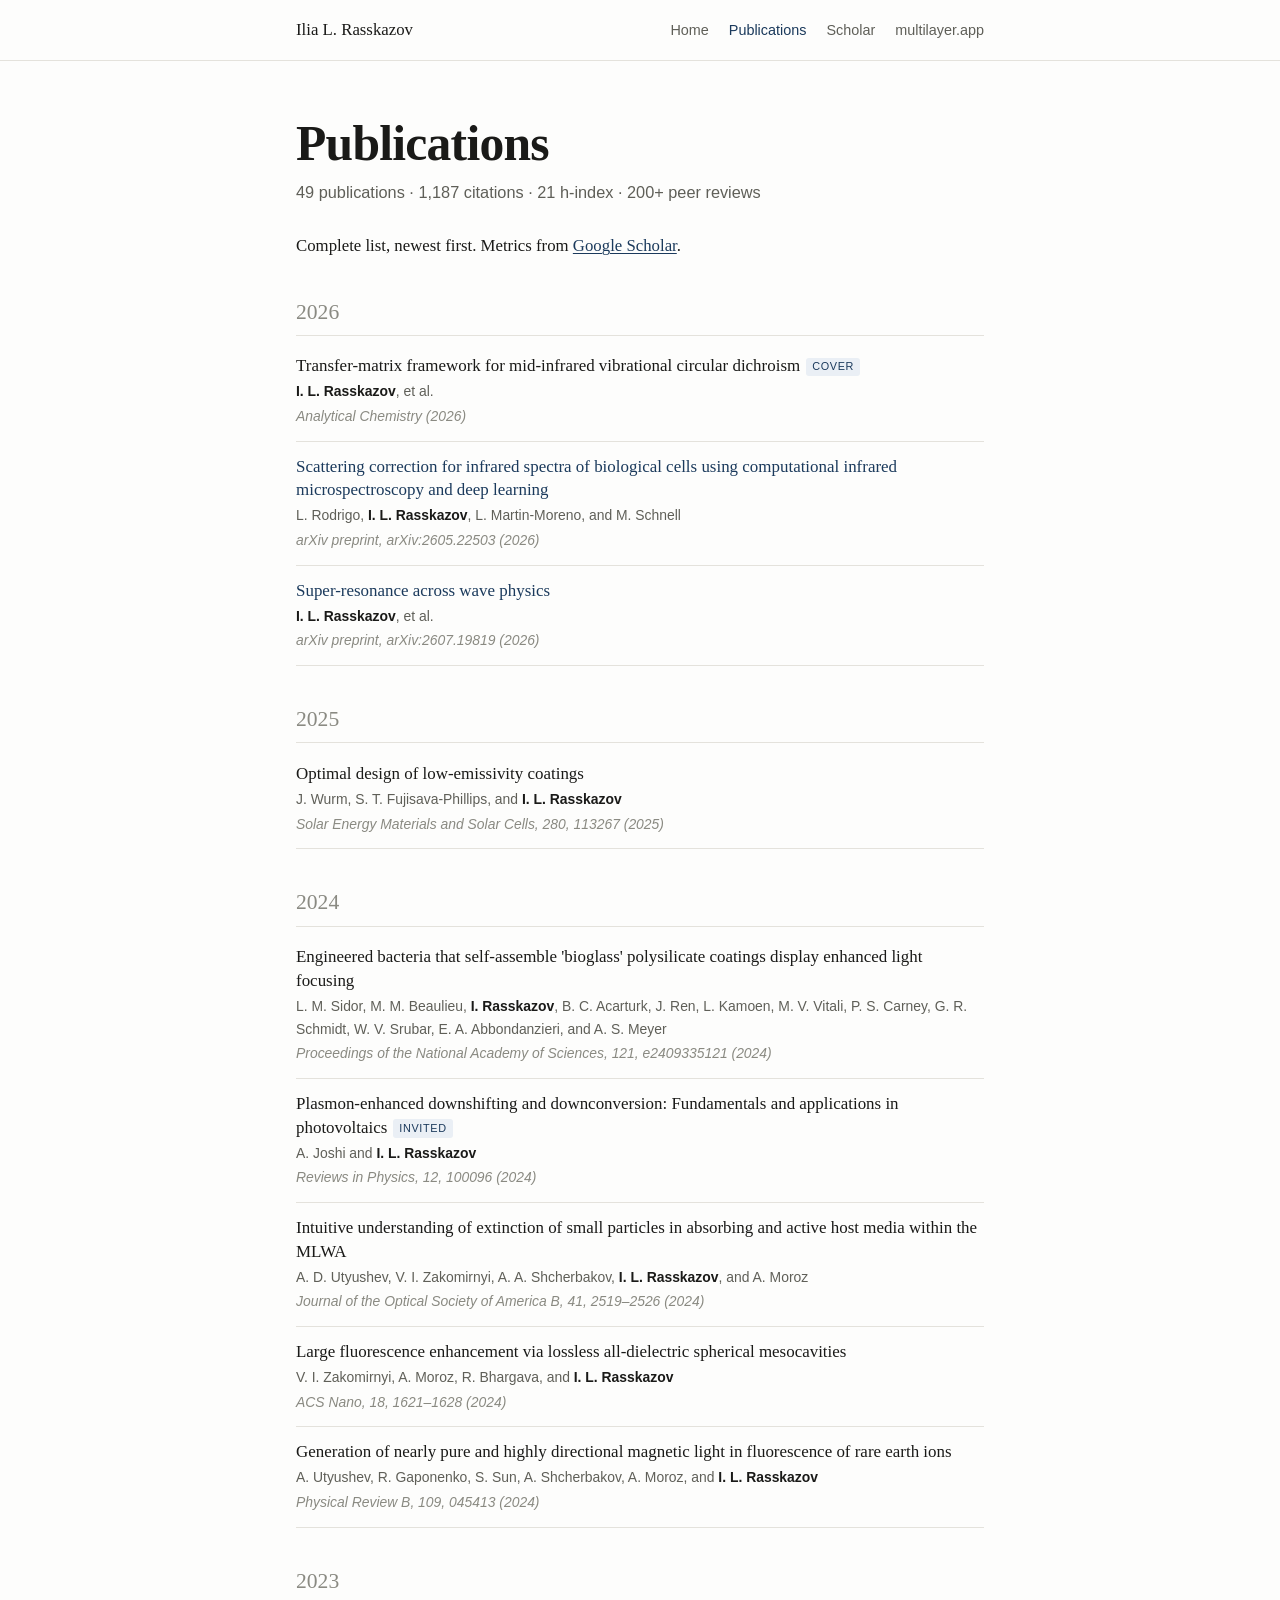
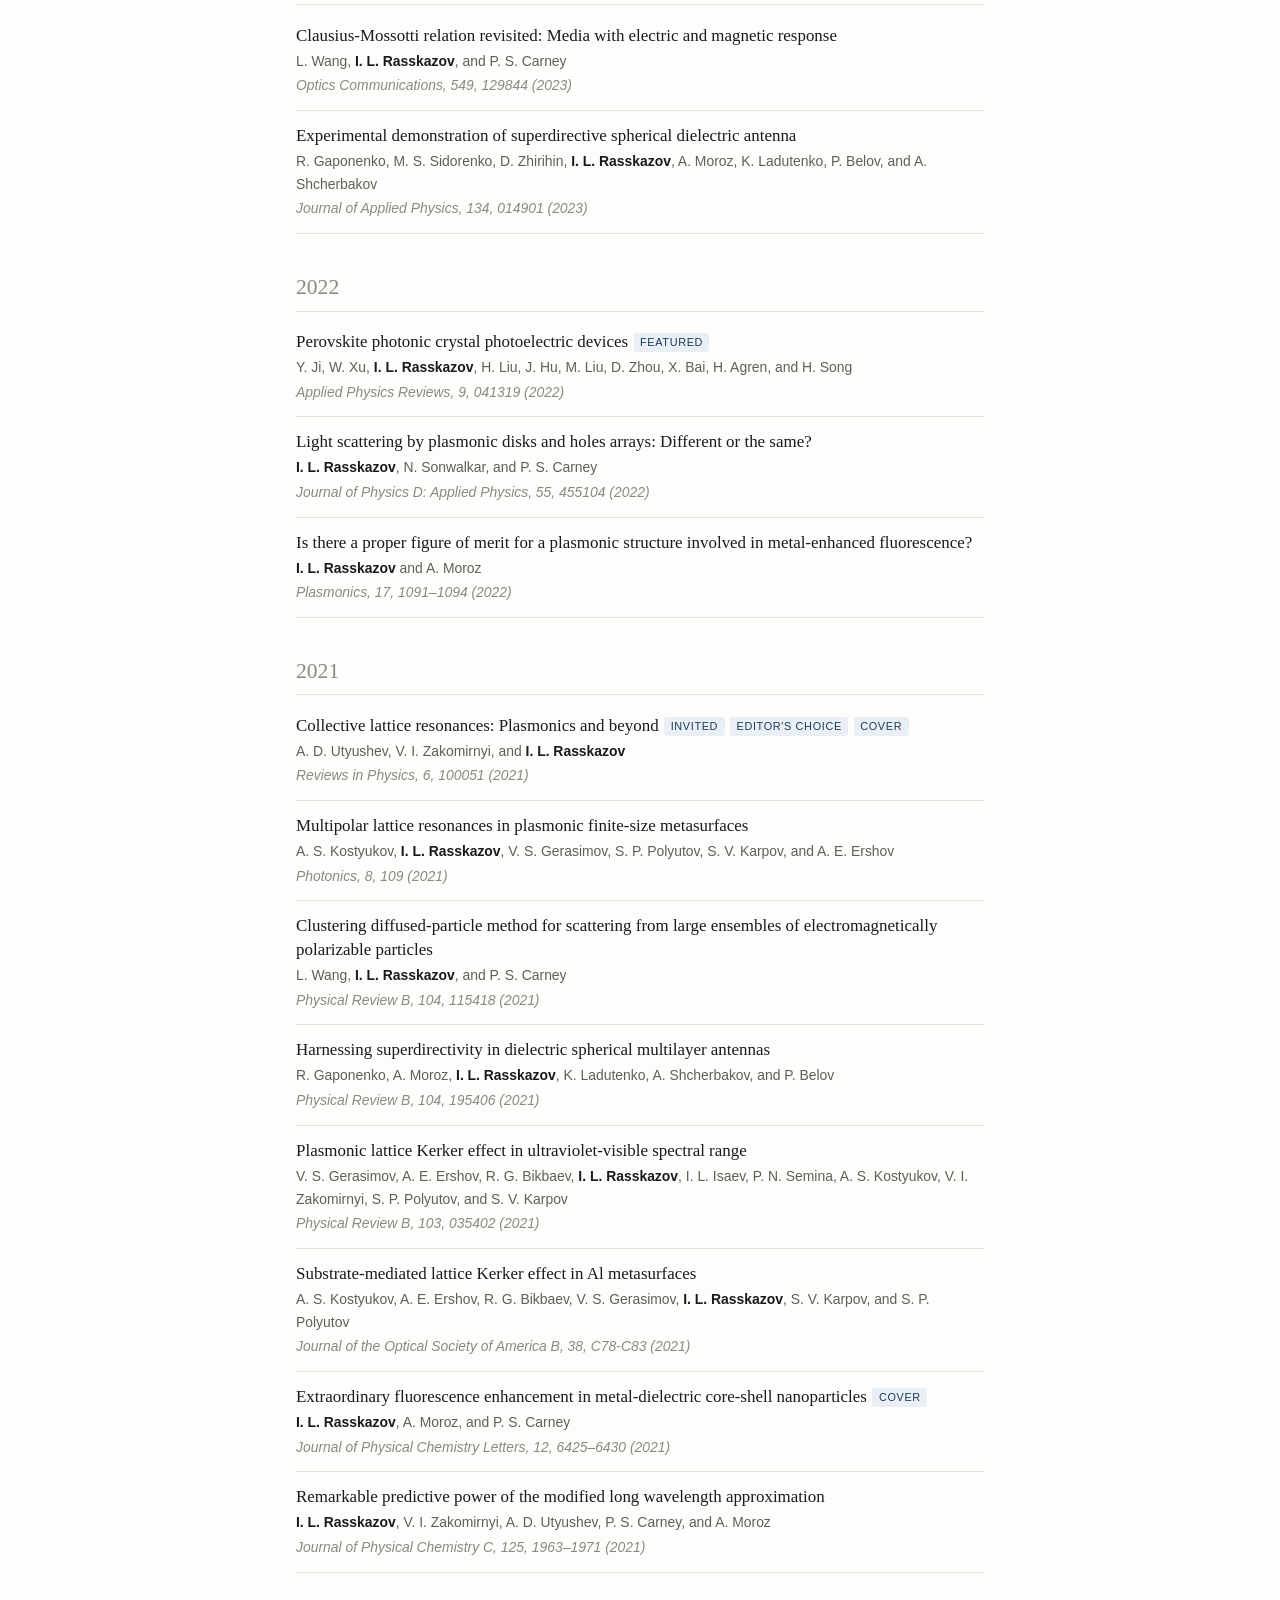
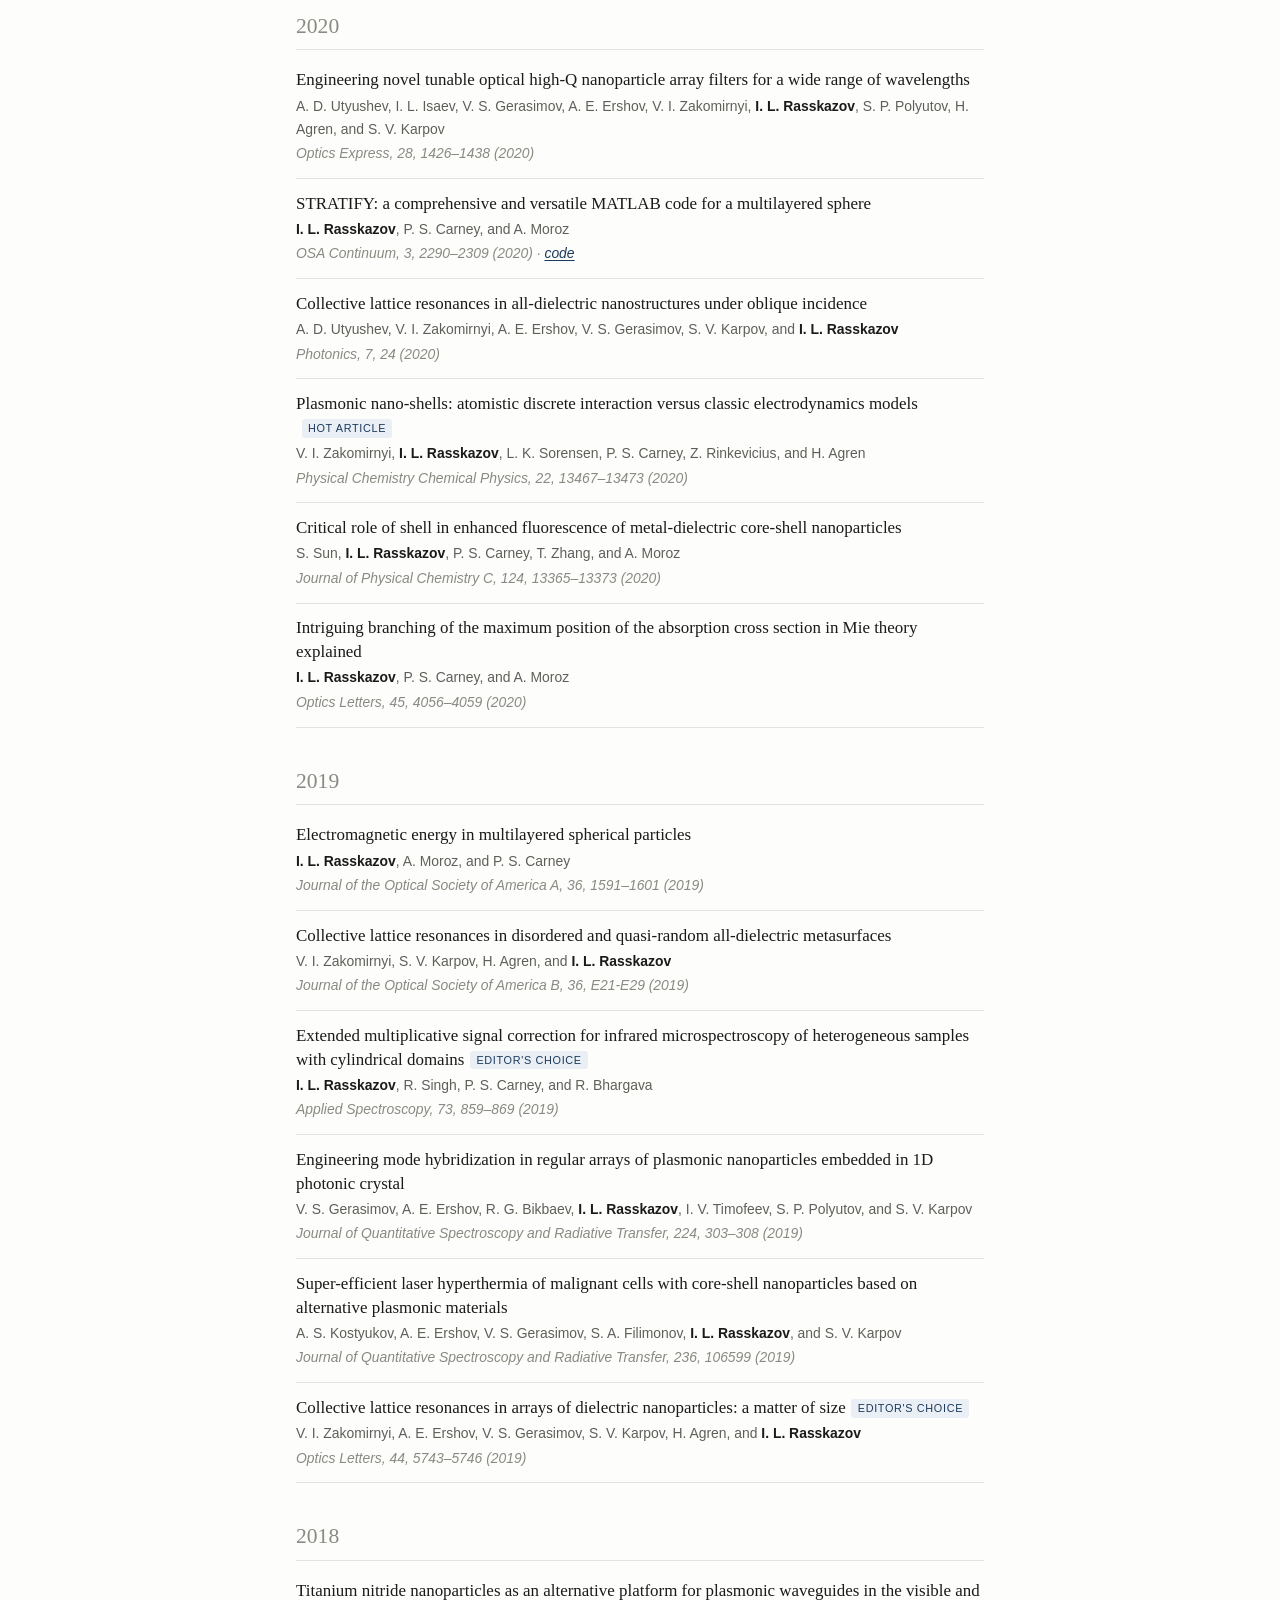
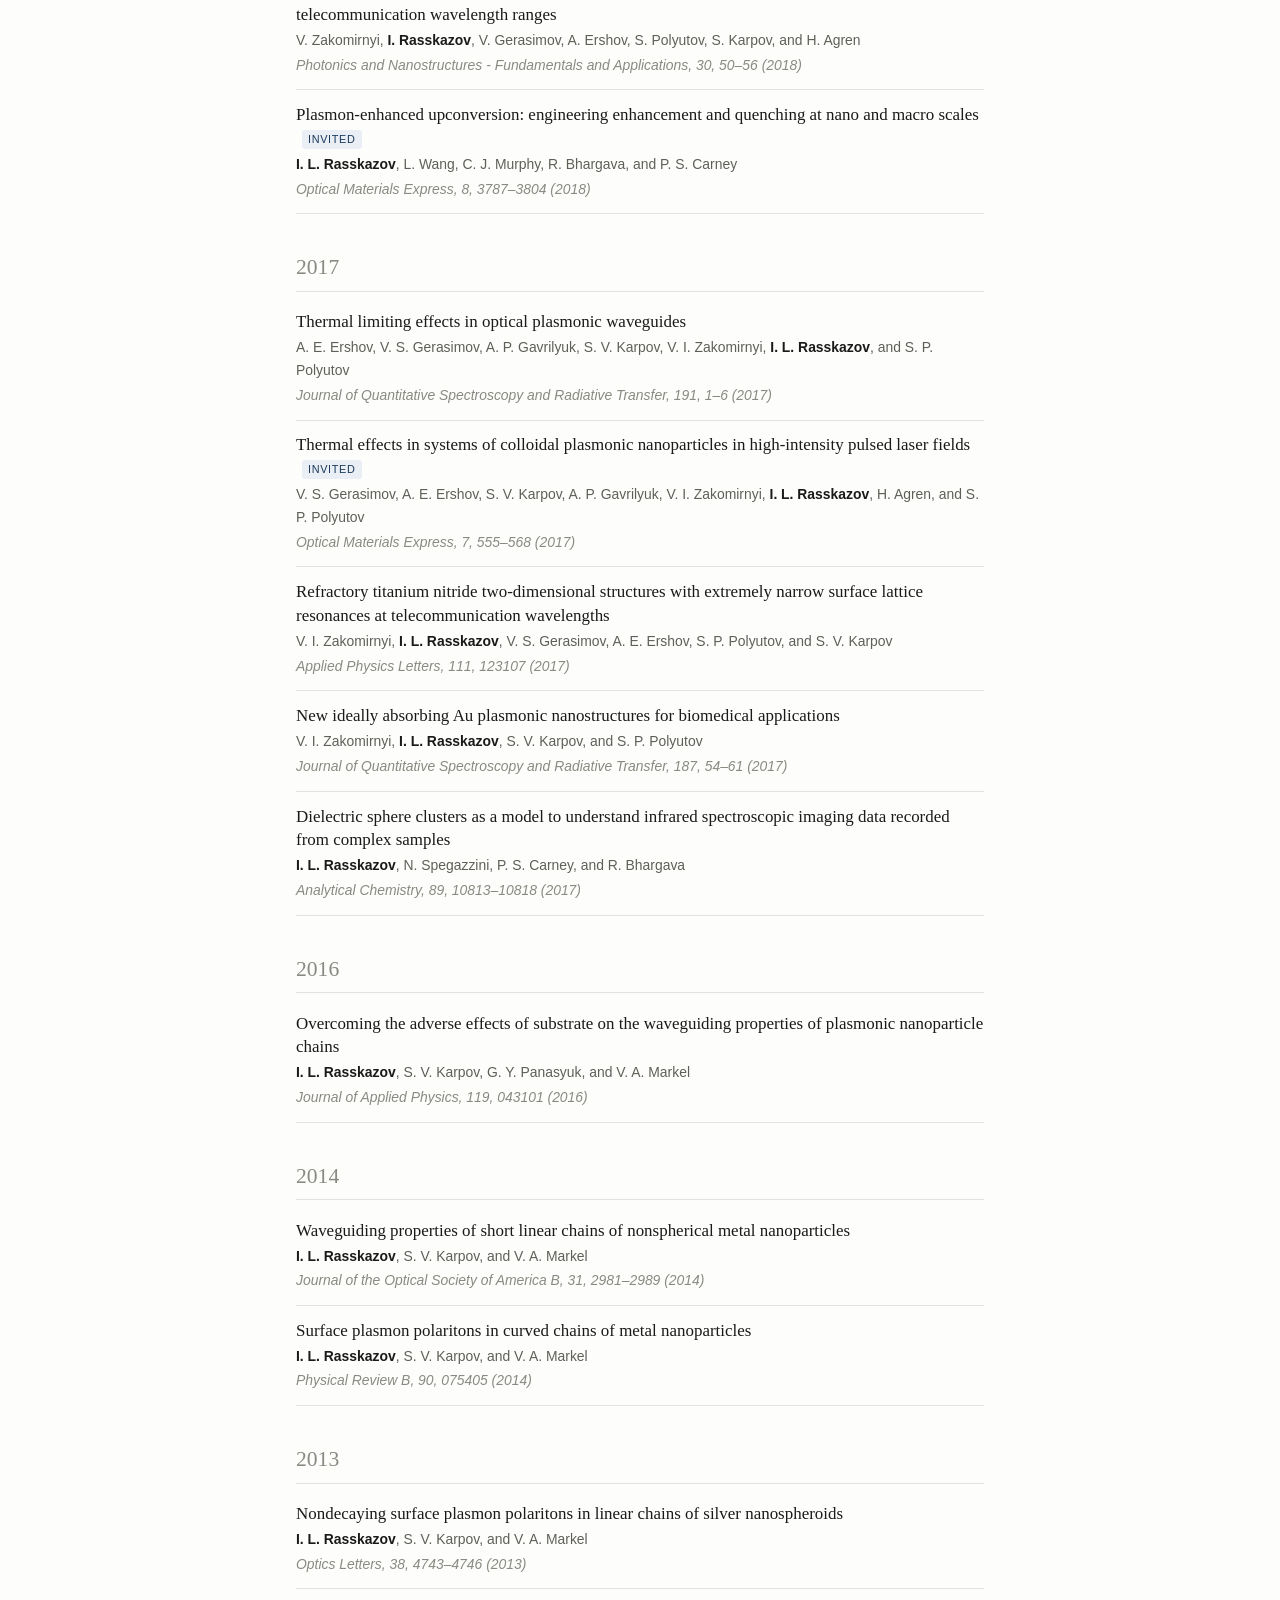
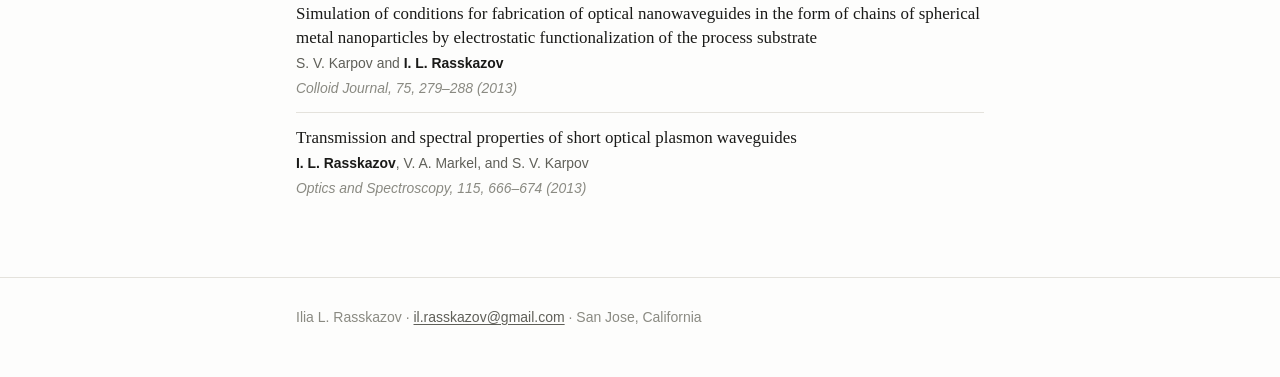
==== docs/publications.html @ f5df4895 "Static personal site generated from data files Replaces the Wix site. Content lives in data/site.yml" ====
<!doctype html>
<html lang="en">
<head>
<meta charset="utf-8">
<meta name="viewport" content="width=device-width, initial-scale=1">
<title>Publications — Ilia L. Rasskazov</title>
<meta name="description" content="47 peer-reviewed publications by Ilia L. Rasskazov.">
<meta name="author" content="Ilia L. Rasskazov">
<meta property="og:title" content="Publications — Ilia L. Rasskazov">
<meta property="og:description" content="47 peer-reviewed publications by Ilia L. Rasskazov.">
<meta property="og:type" content="profile">
<meta property="og:url" content="https://iliarasskazov.com/">
<link rel="canonical" href="https://iliarasskazov.com/publications.html">
<link rel="stylesheet" href="assets/style.css">
<link rel="icon" href="data:image/svg+xml,<svg xmlns='http://www.w3.org/2000/svg' viewBox='0 0 100 100'><text y='.9em' font-size='90'>&#9788;</text></svg>">
</head>
<body>
<header class="masthead"><div class="wrap">
  <a class="who" href="index.html">Ilia L. Rasskazov</a>
  <nav>
    <a href="index.html">Home</a>
    <a href="publications.html" aria-current="page">Publications</a>
    <a href="https://scholar.google.com/citations?user=jCpbgOEAAAAJ">Scholar</a>
    <a href="https://multilayer.app">multilayer.app</a>
  </nav>
</div></header>
<main class="wrap">
<div class="hero"><h1>Publications</h1>
  <p class="role">49 publications · 1,187 citations · 21 h-index · 200+ peer reviews</p>
  <p class="lede" style="font-size:1.05rem">Complete list, newest first. Metrics from
  <a href="https://scholar.google.com/citations?user=jCpbgOEAAAAJ">Google Scholar</a>.</p></div>
<div class="year">2026</div><div class="pub"><div class="t">Transfer-matrix framework for mid-infrared vibrational circular dichroism<span class="badge">Cover</span></div><div class="a"><b>I. L. Rasskazov</b>, et al.</div><div class="v">Analytical Chemistry (2026)</div></div><div class="pub"><div class="t"><a href="https://arxiv.org/abs/2605.22503">Scattering correction for infrared spectra of biological cells using computational infrared microspectroscopy and deep learning</a></div><div class="a">L. Rodrigo, <b>I. L. Rasskazov</b>, L. Martin-Moreno, and M. Schnell</div><div class="v">arXiv preprint, arXiv:2605.22503 (2026)</div></div><div class="pub"><div class="t"><a href="https://arxiv.org/abs/2607.19819">Super-resonance across wave physics</a></div><div class="a"><b>I. L. Rasskazov</b>, et al.</div><div class="v">arXiv preprint, arXiv:2607.19819 (2026)</div></div><div class="year">2025</div><div class="pub"><div class="t">Optimal design of low-emissivity coatings</div><div class="a">J. Wurm, S. T. Fujisava-Phillips, and <b>I. L. Rasskazov</b></div><div class="v">Solar Energy Materials and Solar Cells, 280, 113267 (2025)</div></div><div class="year">2024</div><div class="pub"><div class="t">Engineered bacteria that self-assemble 'bioglass' polysilicate coatings display enhanced light focusing</div><div class="a">L. M. Sidor, M. M. Beaulieu, <b>I. Rasskazov</b>, B. C. Acarturk, J. Ren, L. Kamoen, M. V. Vitali, P. S. Carney, G. R. Schmidt, W. V. Srubar, E. A. Abbondanzieri, and A. S. Meyer</div><div class="v">Proceedings of the National Academy of Sciences, 121, e2409335121 (2024)</div></div><div class="pub"><div class="t">Plasmon-enhanced downshifting and downconversion: Fundamentals and applications in photovoltaics<span class="badge">Invited</span></div><div class="a">A. Joshi and <b>I. L. Rasskazov</b></div><div class="v">Reviews in Physics, 12, 100096 (2024)</div></div><div class="pub"><div class="t">Intuitive understanding of extinction of small particles in absorbing and active host media within the MLWA</div><div class="a">A. D. Utyushev, V. I. Zakomirnyi, A. A. Shcherbakov, <b>I. L. Rasskazov</b>, and A. Moroz</div><div class="v">Journal of the Optical Society of America B, 41, 2519&ndash;2526 (2024)</div></div><div class="pub"><div class="t">Large fluorescence enhancement via lossless all-dielectric spherical mesocavities</div><div class="a">V. I. Zakomirnyi, A. Moroz, R. Bhargava, and <b>I. L. Rasskazov</b></div><div class="v">ACS Nano, 18, 1621&ndash;1628 (2024)</div></div><div class="pub"><div class="t">Generation of nearly pure and highly directional magnetic light in fluorescence of rare earth ions</div><div class="a">A. Utyushev, R. Gaponenko, S. Sun, A. Shcherbakov, A. Moroz, and <b>I. L. Rasskazov</b></div><div class="v">Physical Review B, 109, 045413 (2024)</div></div><div class="year">2023</div><div class="pub"><div class="t">Clausius-Mossotti relation revisited: Media with electric and magnetic response</div><div class="a">L. Wang, <b>I. L. Rasskazov</b>, and P. S. Carney</div><div class="v">Optics Communications, 549, 129844 (2023)</div></div><div class="pub"><div class="t">Experimental demonstration of superdirective spherical dielectric antenna</div><div class="a">R. Gaponenko, M. S. Sidorenko, D. Zhirihin, <b>I. L. Rasskazov</b>, A. Moroz, K. Ladutenko, P. Belov, and A. Shcherbakov</div><div class="v">Journal of Applied Physics, 134, 014901 (2023)</div></div><div class="year">2022</div><div class="pub"><div class="t">Perovskite photonic crystal photoelectric devices<span class="badge">Featured</span></div><div class="a">Y. Ji, W. Xu, <b>I. L. Rasskazov</b>, H. Liu, J. Hu, M. Liu, D. Zhou, X. Bai, H. Agren, and H. Song</div><div class="v">Applied Physics Reviews, 9, 041319 (2022)</div></div><div class="pub"><div class="t">Light scattering by plasmonic disks and holes arrays: Different or the same?</div><div class="a"><b>I. L. Rasskazov</b>, N. Sonwalkar, and P. S. Carney</div><div class="v">Journal of Physics D: Applied Physics, 55, 455104 (2022)</div></div><div class="pub"><div class="t">Is there a proper figure of merit for a plasmonic structure involved in metal-enhanced fluorescence?</div><div class="a"><b>I. L. Rasskazov</b> and A. Moroz</div><div class="v">Plasmonics, 17, 1091&ndash;1094 (2022)</div></div><div class="year">2021</div><div class="pub"><div class="t">Collective lattice resonances: Plasmonics and beyond<span class="badge">Invited</span><span class="badge">Editor's Choice</span><span class="badge">Cover</span></div><div class="a">A. D. Utyushev, V. I. Zakomirnyi, and <b>I. L. Rasskazov</b></div><div class="v">Reviews in Physics, 6, 100051 (2021)</div></div><div class="pub"><div class="t">Multipolar lattice resonances in plasmonic finite-size metasurfaces</div><div class="a">A. S. Kostyukov, <b>I. L. Rasskazov</b>, V. S. Gerasimov, S. P. Polyutov, S. V. Karpov, and A. E. Ershov</div><div class="v">Photonics, 8, 109 (2021)</div></div><div class="pub"><div class="t">Clustering diffused-particle method for scattering from large ensembles of electromagnetically polarizable particles</div><div class="a">L. Wang, <b>I. L. Rasskazov</b>, and P. S. Carney</div><div class="v">Physical Review B, 104, 115418 (2021)</div></div><div class="pub"><div class="t">Harnessing superdirectivity in dielectric spherical multilayer antennas</div><div class="a">R. Gaponenko, A. Moroz, <b>I. L. Rasskazov</b>, K. Ladutenko, A. Shcherbakov, and P. Belov</div><div class="v">Physical Review B, 104, 195406 (2021)</div></div><div class="pub"><div class="t">Plasmonic lattice Kerker effect in ultraviolet-visible spectral range</div><div class="a">V. S. Gerasimov, A. E. Ershov, R. G. Bikbaev, <b>I. L. Rasskazov</b>, I. L. Isaev, P. N. Semina, A. S. Kostyukov, V. I. Zakomirnyi, S. P. Polyutov, and S. V. Karpov</div><div class="v">Physical Review B, 103, 035402 (2021)</div></div><div class="pub"><div class="t">Substrate-mediated lattice Kerker effect in Al metasurfaces</div><div class="a">A. S. Kostyukov, A. E. Ershov, R. G. Bikbaev, V. S. Gerasimov, <b>I. L. Rasskazov</b>, S. V. Karpov, and S. P. Polyutov</div><div class="v">Journal of the Optical Society of America B, 38, C78-C83 (2021)</div></div><div class="pub"><div class="t">Extraordinary fluorescence enhancement in metal-dielectric core-shell nanoparticles<span class="badge">Cover</span></div><div class="a"><b>I. L. Rasskazov</b>, A. Moroz, and P. S. Carney</div><div class="v">Journal of Physical Chemistry Letters, 12, 6425&ndash;6430 (2021)</div></div><div class="pub"><div class="t">Remarkable predictive power of the modified long wavelength approximation</div><div class="a"><b>I. L. Rasskazov</b>, V. I. Zakomirnyi, A. D. Utyushev, P. S. Carney, and A. Moroz</div><div class="v">Journal of Physical Chemistry C, 125, 1963&ndash;1971 (2021)</div></div><div class="year">2020</div><div class="pub"><div class="t">Engineering novel tunable optical high-Q nanoparticle array filters for a wide range of wavelengths</div><div class="a">A. D. Utyushev, I. L. Isaev, V. S. Gerasimov, A. E. Ershov, V. I. Zakomirnyi, <b>I. L. Rasskazov</b>, S. P. Polyutov, H. Agren, and S. V. Karpov</div><div class="v">Optics Express, 28, 1426&ndash;1438 (2020)</div></div><div class="pub"><div class="t">STRATIFY: a comprehensive and versatile MATLAB code for a multilayered sphere</div><div class="a"><b>I. L. Rasskazov</b>, P. S. Carney, and A. Moroz</div><div class="v">OSA Continuum, 3, 2290&ndash;2309 (2020) &middot; <a href="https://gitlab.com/iliarasskazov/stratify">code</a></div></div><div class="pub"><div class="t">Collective lattice resonances in all-dielectric nanostructures under oblique incidence</div><div class="a">A. D. Utyushev, V. I. Zakomirnyi, A. E. Ershov, V. S. Gerasimov, S. V. Karpov, and <b>I. L. Rasskazov</b></div><div class="v">Photonics, 7, 24 (2020)</div></div><div class="pub"><div class="t">Plasmonic nano-shells: atomistic discrete interaction versus classic electrodynamics models<span class="badge">HOT Article</span></div><div class="a">V. I. Zakomirnyi, <b>I. L. Rasskazov</b>, L. K. Sorensen, P. S. Carney, Z. Rinkevicius, and H. Agren</div><div class="v">Physical Chemistry Chemical Physics, 22, 13467&ndash;13473 (2020)</div></div><div class="pub"><div class="t">Critical role of shell in enhanced fluorescence of metal-dielectric core-shell nanoparticles</div><div class="a">S. Sun, <b>I. L. Rasskazov</b>, P. S. Carney, T. Zhang, and A. Moroz</div><div class="v">Journal of Physical Chemistry C, 124, 13365&ndash;13373 (2020)</div></div><div class="pub"><div class="t">Intriguing branching of the maximum position of the absorption cross section in Mie theory explained</div><div class="a"><b>I. L. Rasskazov</b>, P. S. Carney, and A. Moroz</div><div class="v">Optics Letters, 45, 4056&ndash;4059 (2020)</div></div><div class="year">2019</div><div class="pub"><div class="t">Electromagnetic energy in multilayered spherical particles</div><div class="a"><b>I. L. Rasskazov</b>, A. Moroz, and P. S. Carney</div><div class="v">Journal of the Optical Society of America A, 36, 1591&ndash;1601 (2019)</div></div><div class="pub"><div class="t">Collective lattice resonances in disordered and quasi-random all-dielectric metasurfaces</div><div class="a">V. I. Zakomirnyi, S. V. Karpov, H. Agren, and <b>I. L. Rasskazov</b></div><div class="v">Journal of the Optical Society of America B, 36, E21-E29 (2019)</div></div><div class="pub"><div class="t">Extended multiplicative signal correction for infrared microspectroscopy of heterogeneous samples with cylindrical domains<span class="badge">Editor's Choice</span></div><div class="a"><b>I. L. Rasskazov</b>, R. Singh, P. S. Carney, and R. Bhargava</div><div class="v">Applied Spectroscopy, 73, 859&ndash;869 (2019)</div></div><div class="pub"><div class="t">Engineering mode hybridization in regular arrays of plasmonic nanoparticles embedded in 1D photonic crystal</div><div class="a">V. S. Gerasimov, A. E. Ershov, R. G. Bikbaev, <b>I. L. Rasskazov</b>, I. V. Timofeev, S. P. Polyutov, and S. V. Karpov</div><div class="v">Journal of Quantitative Spectroscopy and Radiative Transfer, 224, 303&ndash;308 (2019)</div></div><div class="pub"><div class="t">Super-efficient laser hyperthermia of malignant cells with core-shell nanoparticles based on alternative plasmonic materials</div><div class="a">A. S. Kostyukov, A. E. Ershov, V. S. Gerasimov, S. A. Filimonov, <b>I. L. Rasskazov</b>, and S. V. Karpov</div><div class="v">Journal of Quantitative Spectroscopy and Radiative Transfer, 236, 106599 (2019)</div></div><div class="pub"><div class="t">Collective lattice resonances in arrays of dielectric nanoparticles: a matter of size<span class="badge">Editor's Choice</span></div><div class="a">V. I. Zakomirnyi, A. E. Ershov, V. S. Gerasimov, S. V. Karpov, H. Agren, and <b>I. L. Rasskazov</b></div><div class="v">Optics Letters, 44, 5743&ndash;5746 (2019)</div></div><div class="year">2018</div><div class="pub"><div class="t">Titanium nitride nanoparticles as an alternative platform for plasmonic waveguides in the visible and telecommunication wavelength ranges</div><div class="a">V. Zakomirnyi, <b>I. Rasskazov</b>, V. Gerasimov, A. Ershov, S. Polyutov, S. Karpov, and H. Agren</div><div class="v">Photonics and Nanostructures - Fundamentals and Applications, 30, 50&ndash;56 (2018)</div></div><div class="pub"><div class="t">Plasmon-enhanced upconversion: engineering enhancement and quenching at nano and macro scales<span class="badge">Invited</span></div><div class="a"><b>I. L. Rasskazov</b>, L. Wang, C. J. Murphy, R. Bhargava, and P. S. Carney</div><div class="v">Optical Materials Express, 8, 3787&ndash;3804 (2018)</div></div><div class="year">2017</div><div class="pub"><div class="t">Thermal limiting effects in optical plasmonic waveguides</div><div class="a">A. E. Ershov, V. S. Gerasimov, A. P. Gavrilyuk, S. V. Karpov, V. I. Zakomirnyi, <b>I. L. Rasskazov</b>, and S. P. Polyutov</div><div class="v">Journal of Quantitative Spectroscopy and Radiative Transfer, 191, 1&ndash;6 (2017)</div></div><div class="pub"><div class="t">Thermal effects in systems of colloidal plasmonic nanoparticles in high-intensity pulsed laser fields<span class="badge">Invited</span></div><div class="a">V. S. Gerasimov, A. E. Ershov, S. V. Karpov, A. P. Gavrilyuk, V. I. Zakomirnyi, <b>I. L. Rasskazov</b>, H. Agren, and S. P. Polyutov</div><div class="v">Optical Materials Express, 7, 555&ndash;568 (2017)</div></div><div class="pub"><div class="t">Refractory titanium nitride two-dimensional structures with extremely narrow surface lattice resonances at telecommunication wavelengths</div><div class="a">V. I. Zakomirnyi, <b>I. L. Rasskazov</b>, V. S. Gerasimov, A. E. Ershov, S. P. Polyutov, and S. V. Karpov</div><div class="v">Applied Physics Letters, 111, 123107 (2017)</div></div><div class="pub"><div class="t">New ideally absorbing Au plasmonic nanostructures for biomedical applications</div><div class="a">V. I. Zakomirnyi, <b>I. L. Rasskazov</b>, S. V. Karpov, and S. P. Polyutov</div><div class="v">Journal of Quantitative Spectroscopy and Radiative Transfer, 187, 54&ndash;61 (2017)</div></div><div class="pub"><div class="t">Dielectric sphere clusters as a model to understand infrared spectroscopic imaging data recorded from complex samples</div><div class="a"><b>I. L. Rasskazov</b>, N. Spegazzini, P. S. Carney, and R. Bhargava</div><div class="v">Analytical Chemistry, 89, 10813&ndash;10818 (2017)</div></div><div class="year">2016</div><div class="pub"><div class="t">Overcoming the adverse effects of substrate on the waveguiding properties of plasmonic nanoparticle chains</div><div class="a"><b>I. L. Rasskazov</b>, S. V. Karpov, G. Y. Panasyuk, and V. A. Markel</div><div class="v">Journal of Applied Physics, 119, 043101 (2016)</div></div><div class="year">2014</div><div class="pub"><div class="t">Waveguiding properties of short linear chains of nonspherical metal nanoparticles</div><div class="a"><b>I. L. Rasskazov</b>, S. V. Karpov, and V. A. Markel</div><div class="v">Journal of the Optical Society of America B, 31, 2981&ndash;2989 (2014)</div></div><div class="pub"><div class="t">Surface plasmon polaritons in curved chains of metal nanoparticles</div><div class="a"><b>I. L. Rasskazov</b>, S. V. Karpov, and V. A. Markel</div><div class="v">Physical Review B, 90, 075405 (2014)</div></div><div class="year">2013</div><div class="pub"><div class="t">Nondecaying surface plasmon polaritons in linear chains of silver nanospheroids</div><div class="a"><b>I. L. Rasskazov</b>, S. V. Karpov, and V. A. Markel</div><div class="v">Optics Letters, 38, 4743&ndash;4746 (2013)</div></div><div class="pub"><div class="t">Simulation of conditions for fabrication of optical nanowaveguides in the form of chains of spherical metal nanoparticles by electrostatic functionalization of the process substrate</div><div class="a">S. V. Karpov and <b>I. L. Rasskazov</b></div><div class="v">Colloid Journal, 75, 279&ndash;288 (2013)</div></div><div class="pub"><div class="t">Transmission and spectral properties of short optical plasmon waveguides</div><div class="a"><b>I. L. Rasskazov</b>, V. A. Markel, and S. V. Karpov</div><div class="v">Optics and Spectroscopy, 115, 666&ndash;674 (2013)</div></div>
</main>
<footer><div class="wrap">
  Ilia L. Rasskazov &middot; <a href="mailto:il.rasskazov@gmail.com">il.rasskazov@gmail.com</a> &middot; San Jose, California<br>
  
</div></footer>
</body>
</html>
---- docs/assets/style.css ----
/* iliarasskazov.com — hand-written, no framework, no external requests. */

:root {
  --bg:        #fdfdfc;
  --surface:   #f6f5f2;
  --ink:       #1a1a18;
  --muted:     #5f5f58;
  --faint:     #8a8a82;
  --accent:    #1b3a5c;
  --accent-bg: #eaeff5;
  --rule:      #e4e2dc;
  --serif: "Iowan Old Style", "Palatino Linotype", Palatino, Charter, Georgia, serif;
  --sans:  -apple-system, BlinkMacSystemFont, "Segoe UI", Inter, Roboto, Helvetica, Arial, sans-serif;
  --mono: ui-monospace, SFMono-Regular, "SF Mono", Menlo, Consolas, monospace;
  --measure: 40rem;
}

@media (prefers-color-scheme: dark) {
  :root {
    --bg:        #131417;
    --surface:   #1a1c20;
    --ink:       #e9e7e2;
    --muted:     #a2a29b;
    --faint:     #7b7b74;
    --accent:    #92b6dc;
    --accent-bg: #1c2733;
    --rule:      #2a2c31;
  }
}

* { box-sizing: border-box; }

html { -webkit-text-size-adjust: 100%; }

body {
  margin: 0;
  background: var(--bg);
  color: var(--ink);
  font-family: var(--sans);
  font-size: 17px;
  line-height: 1.65;
  -webkit-font-smoothing: antialiased;
}

.wrap { max-width: 46rem; margin: 0 auto; padding: 0 1.5rem; }

a { color: var(--accent); text-decoration-thickness: 1px; text-underline-offset: 2px; }
a:hover { text-decoration-thickness: 2px; }

/* ---- masthead ---- */
.masthead {
  border-bottom: 1px solid var(--rule);
  padding: 1rem 0;
  margin-bottom: 3.5rem;
}
.masthead .wrap { display: flex; align-items: baseline; justify-content: space-between; gap: 1rem; flex-wrap: wrap; }
.masthead .who { font-family: var(--serif); font-size: 1.05rem; color: var(--ink); text-decoration: none; }
.masthead nav { display: flex; gap: 1.25rem; font-size: .9rem; }
.masthead nav a { color: var(--muted); text-decoration: none; }
.masthead nav a:hover, .masthead nav a[aria-current] { color: var(--accent); }

/* ---- hero ---- */
.hero h1 {
  font-family: var(--serif);
  font-size: clamp(2.1rem, 6vw, 3.1rem);
  line-height: 1.1;
  letter-spacing: -.015em;
  margin: 0 0 .5rem;
  font-weight: 600;
}
.hero .role { color: var(--muted); font-size: 1.02rem; margin: 0 0 1.75rem; }
.hero .role .dot { color: var(--rule); padding: 0 .45rem; }
.lede {
  font-family: var(--serif);
  font-size: clamp(1.2rem, 3.2vw, 1.5rem);
  line-height: 1.45;
  margin: 0 0 1.75rem;
  max-width: var(--measure);
}
.linkrow { display: flex; flex-wrap: wrap; gap: .5rem; margin-bottom: 3rem; }
.linkrow a {
  font-size: .875rem;
  text-decoration: none;
  color: var(--accent);
  border: 1px solid var(--rule);
  border-radius: 999px;
  padding: .3rem .85rem;
  transition: background .15s, border-color .15s;
}
.linkrow a:hover { background: var(--accent-bg); border-color: var(--accent); }

/* ---- metrics ---- */
.metrics {
  display: grid;
  grid-template-columns: repeat(4, 1fr);
  gap: 1px;
  background: var(--rule);
  border: 1px solid var(--rule);
  border-radius: 6px;
  overflow: hidden;
  margin-bottom: 3.5rem;
}
.metrics div { background: var(--bg); padding: 1rem .9rem; }
.metrics .v { font-family: var(--serif); font-size: 1.6rem; line-height: 1.1; display: block; }
.metrics .l { font-size: .76rem; color: var(--faint); text-transform: uppercase; letter-spacing: .06em; }
@media (max-width: 34rem) { .metrics { grid-template-columns: repeat(2, 1fr); } }

/* ---- sections ---- */
section { margin-bottom: 3.25rem; }
h2 {
  font-family: var(--sans);
  font-size: .76rem;
  font-weight: 600;
  text-transform: uppercase;
  letter-spacing: .1em;
  color: var(--faint);
  margin: 0 0 1.1rem;
  padding-bottom: .5rem;
  border-bottom: 1px solid var(--rule);
}
p { max-width: var(--measure); }

/* ---- software cards ---- */
.card { border-left: 2px solid var(--rule); padding-left: 1.1rem; margin-bottom: 1.75rem; }
.card:hover { border-left-color: var(--accent); }
.card h3 { font-family: var(--serif); font-size: 1.2rem; margin: 0 0 .3rem; font-weight: 600; }
.card h3 a { text-decoration: none; }
.card h3 a:hover { text-decoration: underline; }
.card p { margin: .3rem 0; }
.card .meta { font-family: var(--mono); font-size: .78rem; color: var(--faint); }

/* ---- rows (experience, education) ---- */
.row { display: flex; gap: 1rem; justify-content: space-between; padding: .55rem 0; border-bottom: 1px solid var(--rule); align-items: baseline; }
.row:last-child { border-bottom: 0; }
.row .what { font-weight: 600; }
.row .where { color: var(--muted); font-size: .95rem; }
.row .when { color: var(--faint); font-size: .85rem; white-space: nowrap; font-variant-numeric: tabular-nums; }
@media (max-width: 34rem) { .row { flex-direction: column; gap: .15rem; } }

/* ---- publications ---- */
.pub { padding: .8rem 0; border-bottom: 1px solid var(--rule); }
.pub:last-child { border-bottom: 0; }
.pub .t { font-family: var(--serif); font-size: 1.06rem; line-height: 1.4; }
.pub .t a { text-decoration: none; }
.pub .t a:hover { text-decoration: underline; }
.pub .a { font-size: .87rem; color: var(--muted); margin-top: .15rem; }
.pub .a b { color: var(--ink); font-weight: 600; }
.pub .v { font-size: .87rem; color: var(--faint); font-style: italic; margin-top: .1rem; }
.badge {
  display: inline-block;
  font-family: var(--sans);
  font-size: .68rem;
  font-style: normal;
  text-transform: uppercase;
  letter-spacing: .06em;
  color: var(--accent);
  background: var(--accent-bg);
  border-radius: 3px;
  padding: .1rem .4rem;
  margin-left: .35rem;
  vertical-align: 1px;
}
.year {
  font-family: var(--serif);
  font-size: 1.35rem;
  color: var(--faint);
  margin: 2.25rem 0 .35rem;
  padding-bottom: .3rem;
  border-bottom: 1px solid var(--rule);
  font-variant-numeric: tabular-nums;
}
.year:first-of-type { margin-top: .5rem; }

ul.plain { list-style: none; padding: 0; margin: 0; max-width: var(--measure); }
ul.plain li { padding: .35rem 0; padding-left: 1rem; text-indent: -1rem; }
ul.plain li::before { content: "—"; color: var(--rule); padding-right: .5rem; }

/* ---- footer ---- */
footer {
  border-top: 1px solid var(--rule);
  margin-top: 4rem;
  padding: 1.75rem 0 3rem;
  font-size: .875rem;
  color: var(--faint);
}
footer a { color: var(--muted); }
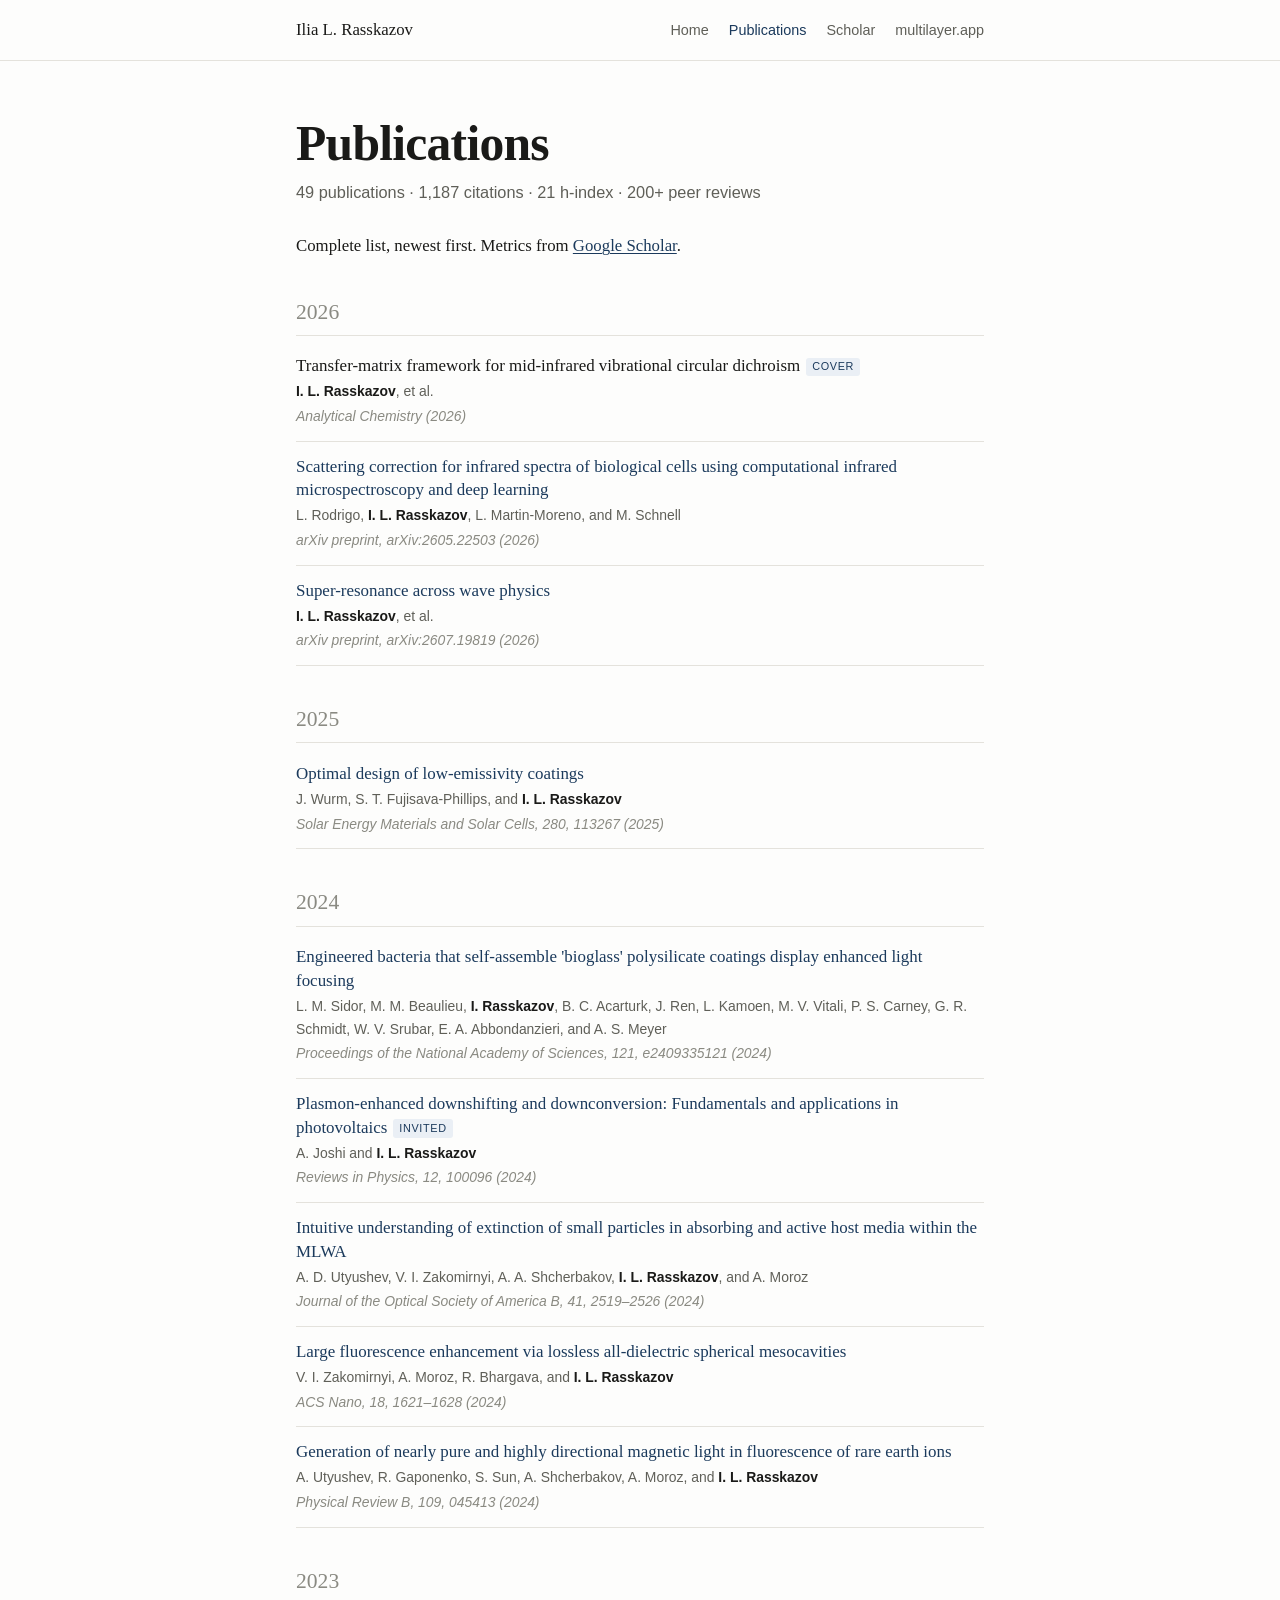
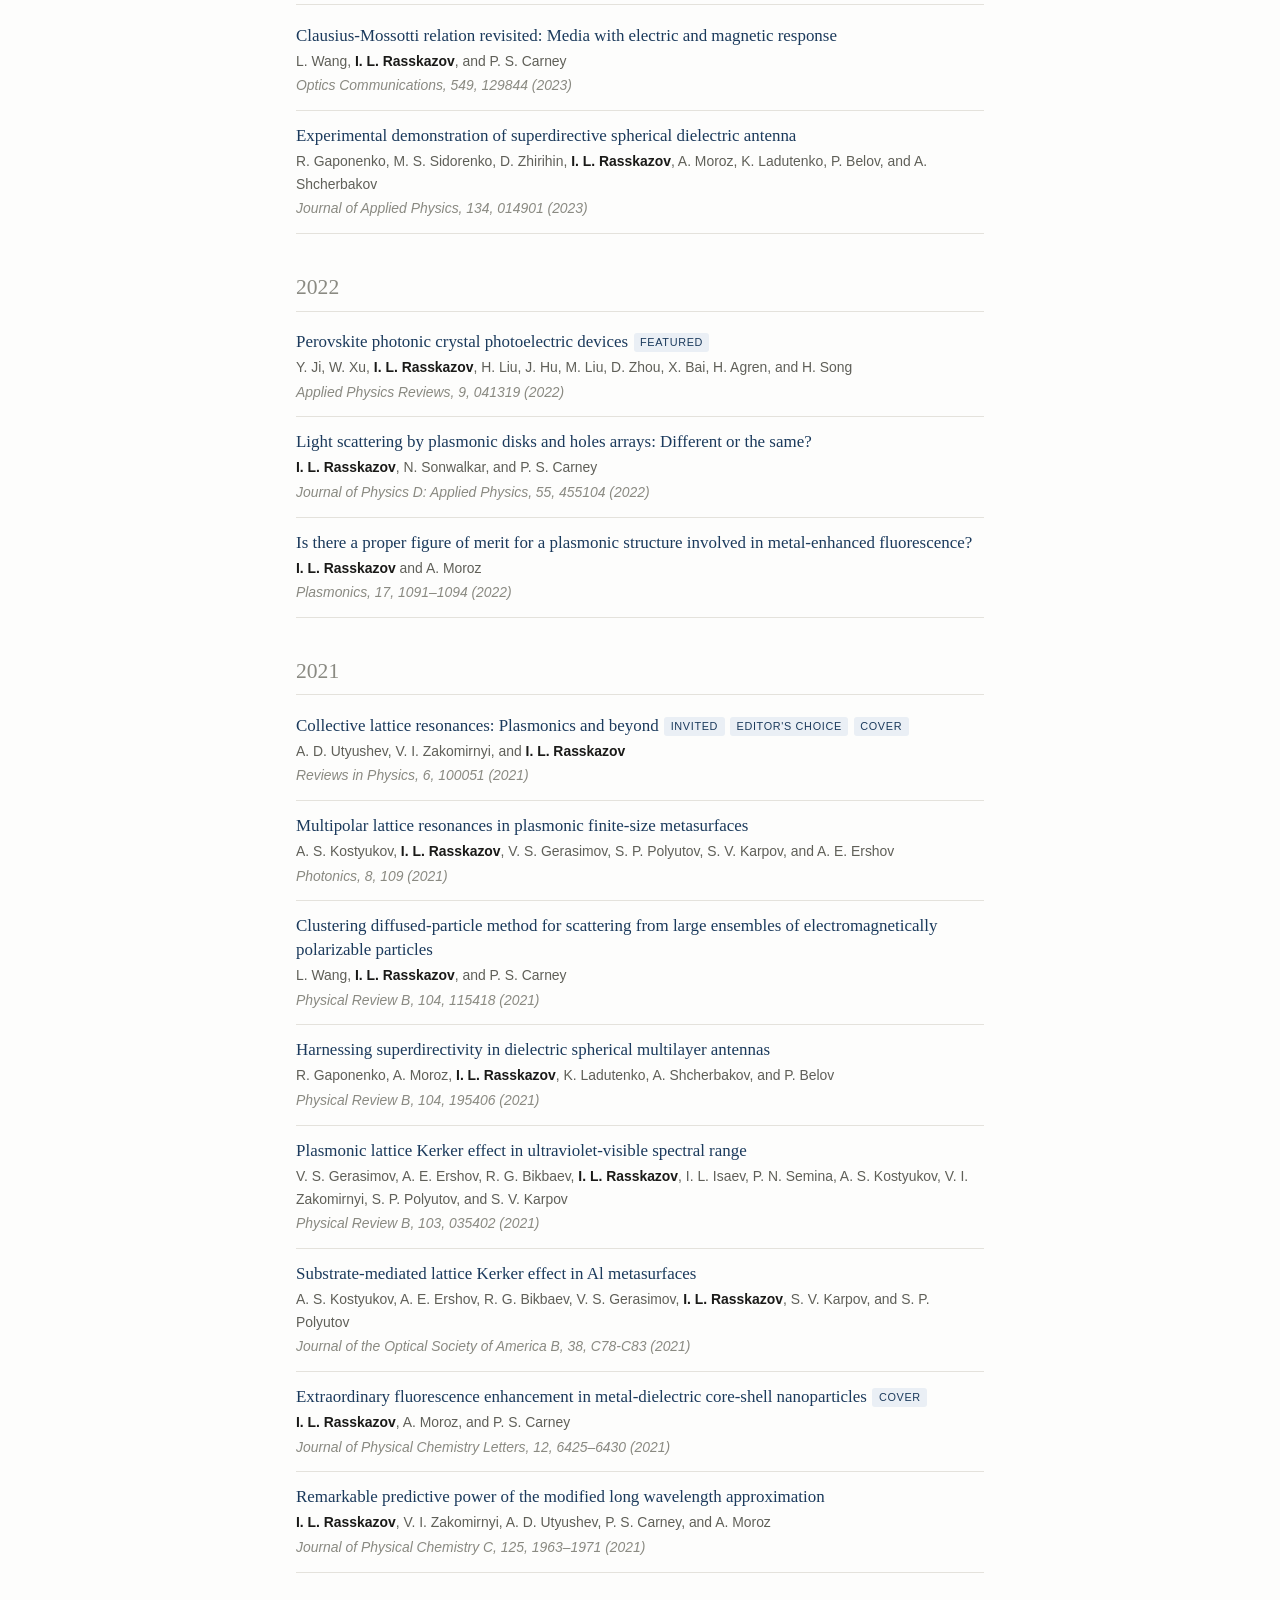
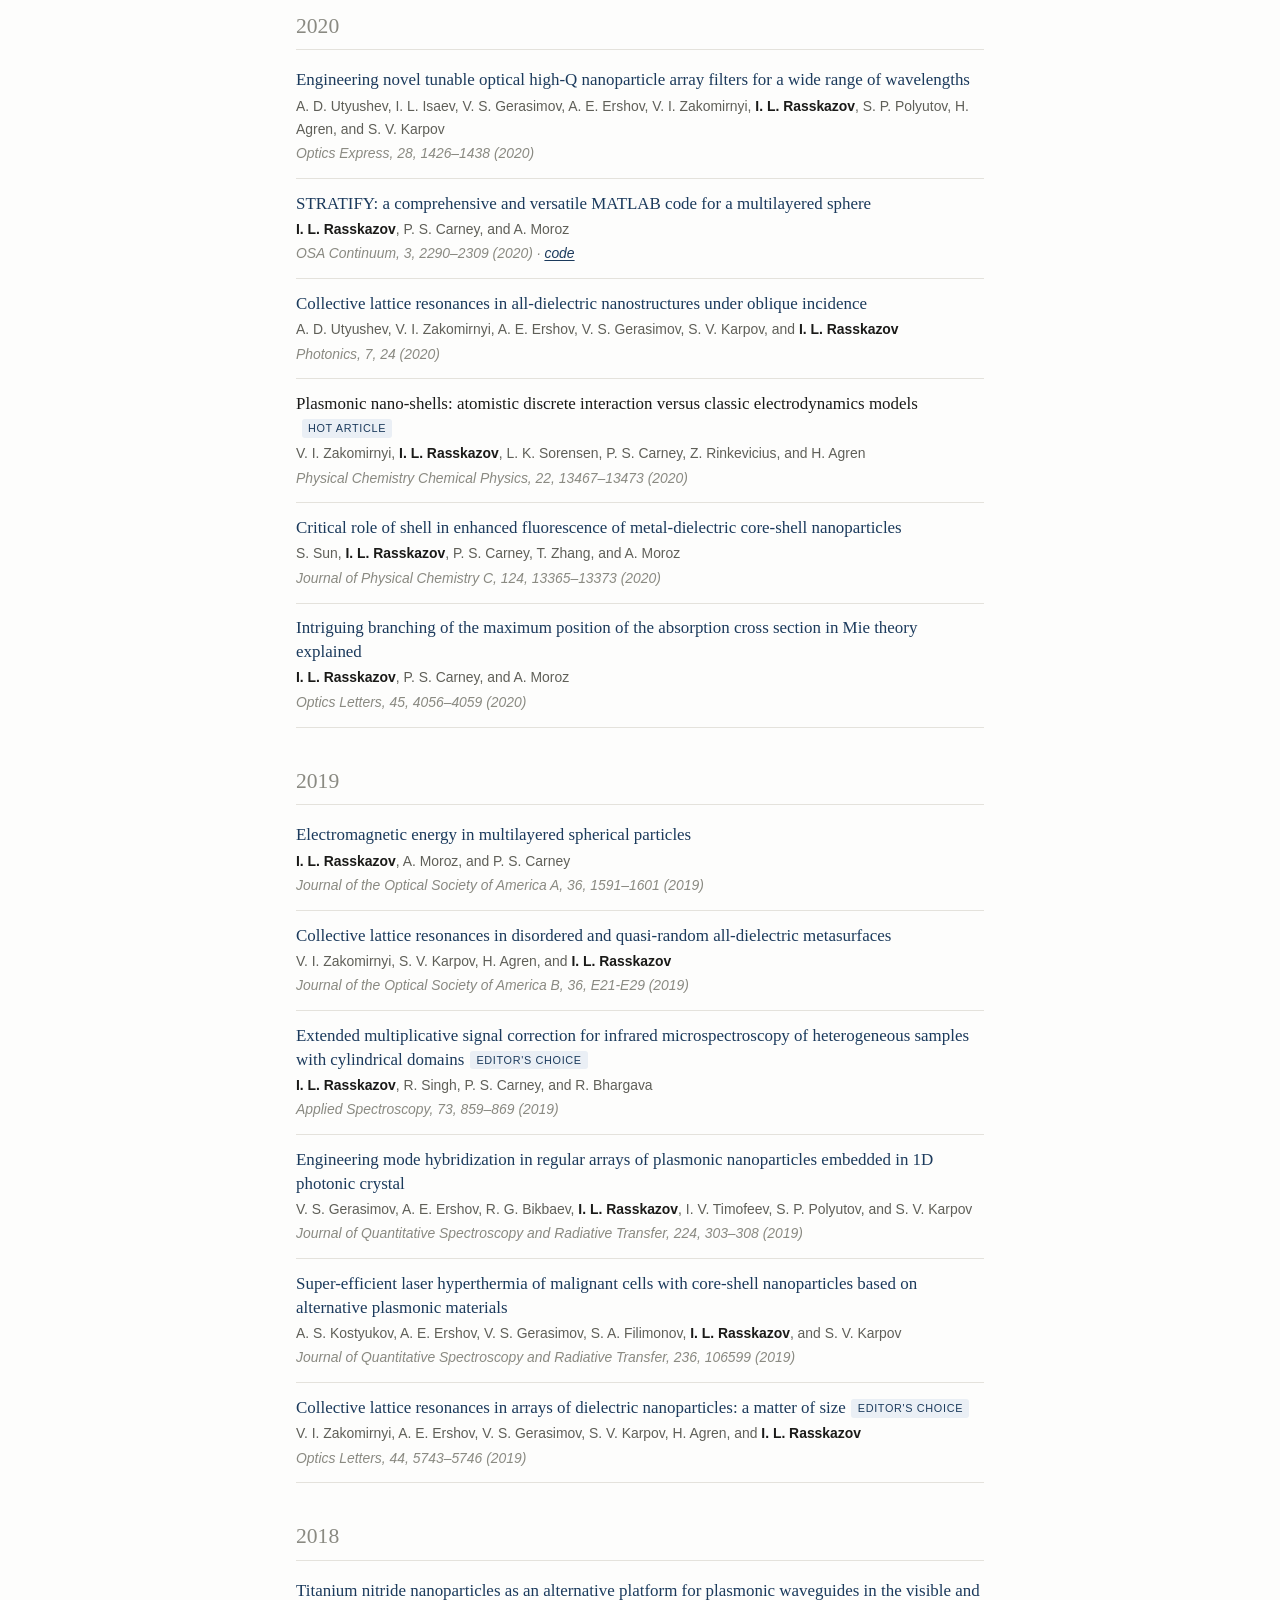
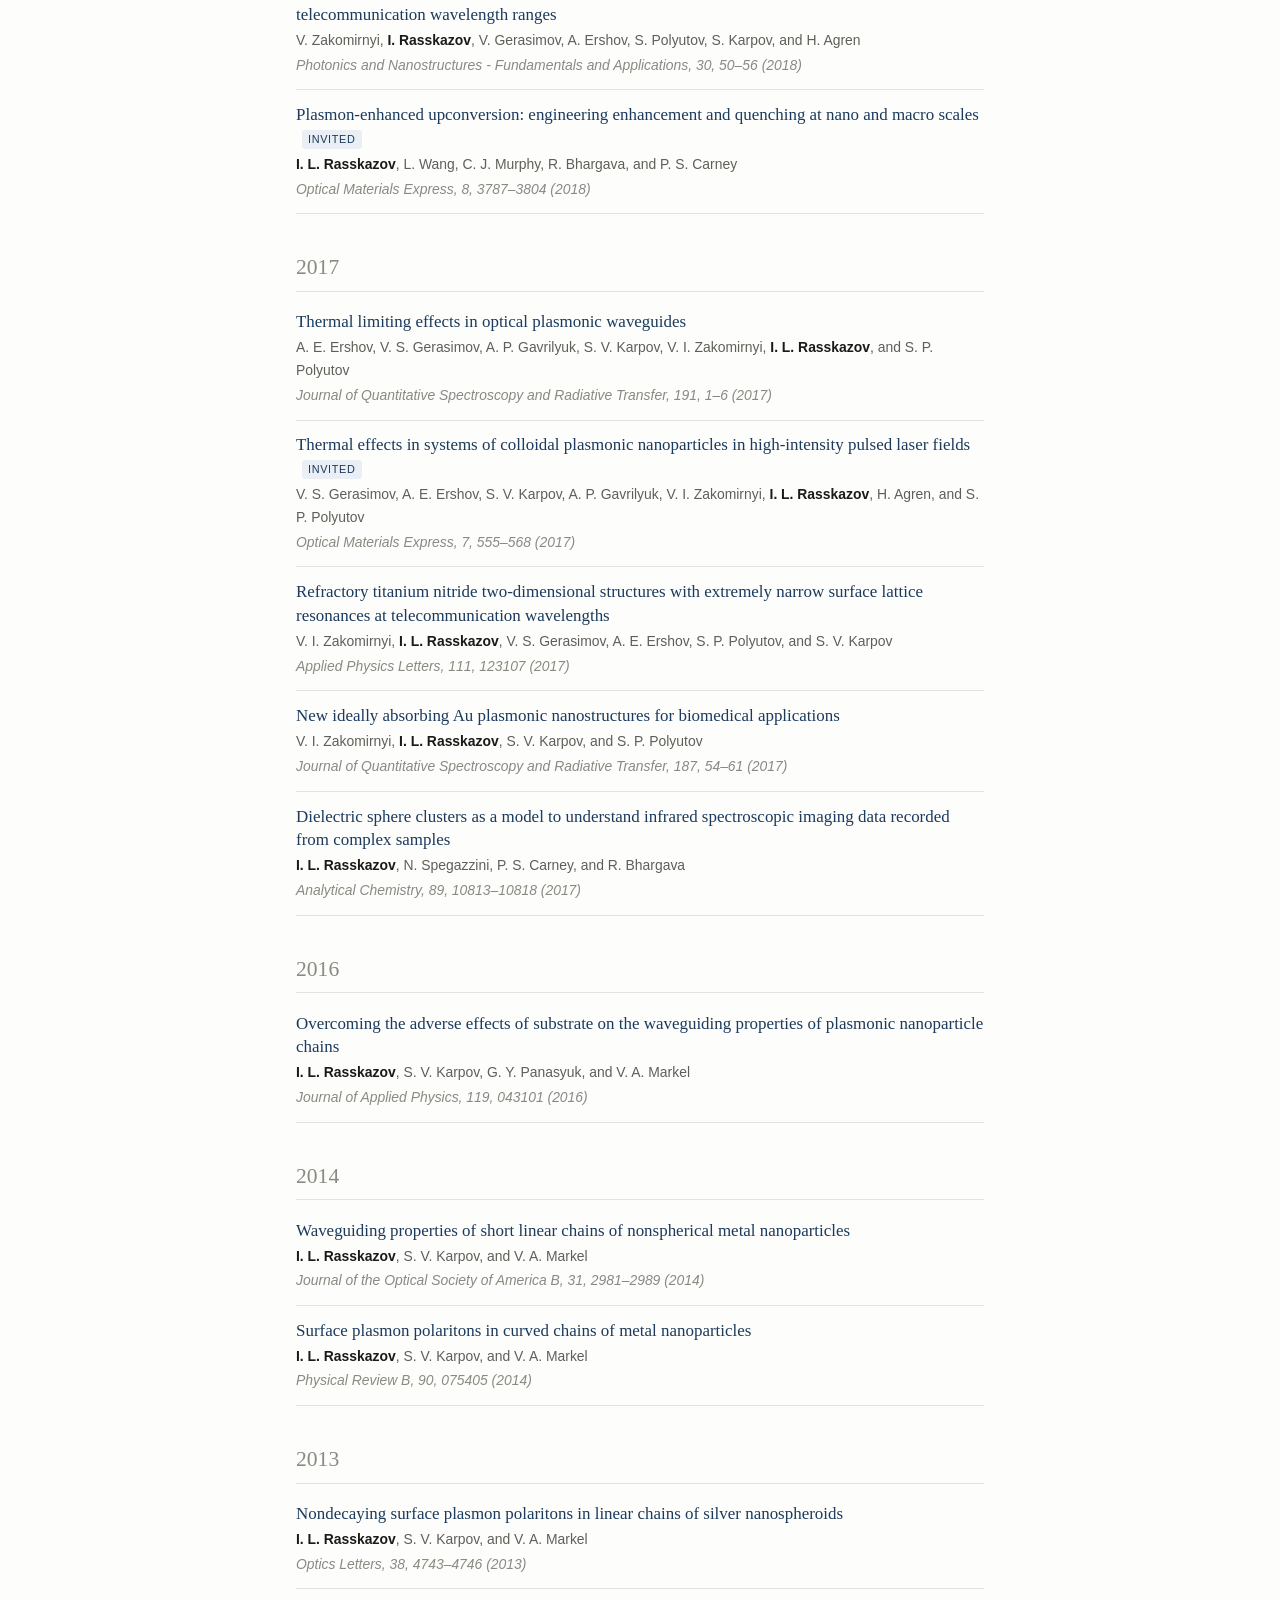
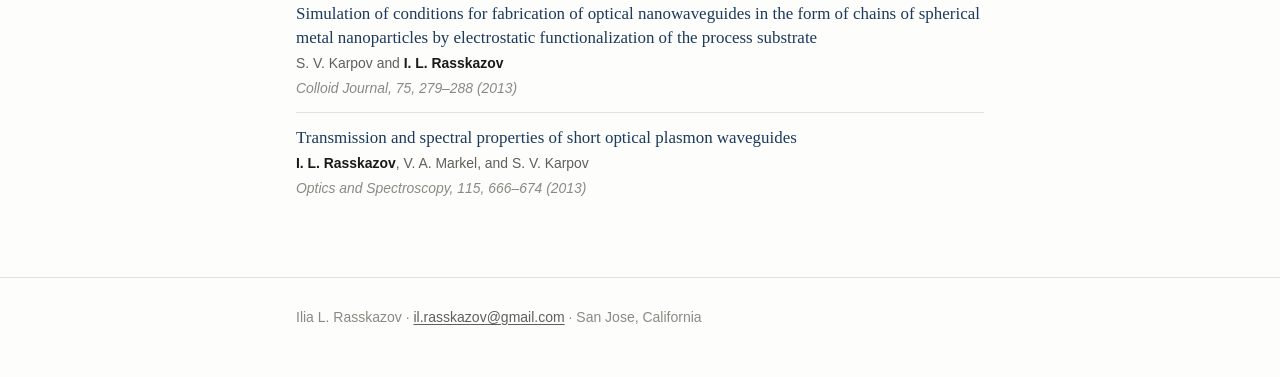
==== commit 6db833c8: "Initial commit" ====
--- a/docs/publications.html
+++ b/docs/publications.html
@@ -29,7 +29,7 @@
   <p class="role">49 publications · 1,187 citations · 21 h-index · 200+ peer reviews</p>
   <p class="lede" style="font-size:1.05rem">Complete list, newest first. Metrics from
   <a href="https://scholar.google.com/citations?user=jCpbgOEAAAAJ">Google Scholar</a>.</p></div>
-<div class="year">2026</div><div class="pub"><div class="t">Transfer-matrix framework for mid-infrared vibrational circular dichroism<span class="badge">Cover</span></div><div class="a"><b>I. L. Rasskazov</b>, et al.</div><div class="v">Analytical Chemistry (2026)</div></div><div class="pub"><div class="t"><a href="https://arxiv.org/abs/2605.22503">Scattering correction for infrared spectra of biological cells using computational infrared microspectroscopy and deep learning</a></div><div class="a">L. Rodrigo, <b>I. L. Rasskazov</b>, L. Martin-Moreno, and M. Schnell</div><div class="v">arXiv preprint, arXiv:2605.22503 (2026)</div></div><div class="pub"><div class="t"><a href="https://arxiv.org/abs/2607.19819">Super-resonance across wave physics</a></div><div class="a"><b>I. L. Rasskazov</b>, et al.</div><div class="v">arXiv preprint, arXiv:2607.19819 (2026)</div></div><div class="year">2025</div><div class="pub"><div class="t">Optimal design of low-emissivity coatings</div><div class="a">J. Wurm, S. T. Fujisava-Phillips, and <b>I. L. Rasskazov</b></div><div class="v">Solar Energy Materials and Solar Cells, 280, 113267 (2025)</div></div><div class="year">2024</div><div class="pub"><div class="t">Engineered bacteria that self-assemble 'bioglass' polysilicate coatings display enhanced light focusing</div><div class="a">L. M. Sidor, M. M. Beaulieu, <b>I. Rasskazov</b>, B. C. Acarturk, J. Ren, L. Kamoen, M. V. Vitali, P. S. Carney, G. R. Schmidt, W. V. Srubar, E. A. Abbondanzieri, and A. S. Meyer</div><div class="v">Proceedings of the National Academy of Sciences, 121, e2409335121 (2024)</div></div><div class="pub"><div class="t">Plasmon-enhanced downshifting and downconversion: Fundamentals and applications in photovoltaics<span class="badge">Invited</span></div><div class="a">A. Joshi and <b>I. L. Rasskazov</b></div><div class="v">Reviews in Physics, 12, 100096 (2024)</div></div><div class="pub"><div class="t">Intuitive understanding of extinction of small particles in absorbing and active host media within the MLWA</div><div class="a">A. D. Utyushev, V. I. Zakomirnyi, A. A. Shcherbakov, <b>I. L. Rasskazov</b>, and A. Moroz</div><div class="v">Journal of the Optical Society of America B, 41, 2519&ndash;2526 (2024)</div></div><div class="pub"><div class="t">Large fluorescence enhancement via lossless all-dielectric spherical mesocavities</div><div class="a">V. I. Zakomirnyi, A. Moroz, R. Bhargava, and <b>I. L. Rasskazov</b></div><div class="v">ACS Nano, 18, 1621&ndash;1628 (2024)</div></div><div class="pub"><div class="t">Generation of nearly pure and highly directional magnetic light in fluorescence of rare earth ions</div><div class="a">A. Utyushev, R. Gaponenko, S. Sun, A. Shcherbakov, A. Moroz, and <b>I. L. Rasskazov</b></div><div class="v">Physical Review B, 109, 045413 (2024)</div></div><div class="year">2023</div><div class="pub"><div class="t">Clausius-Mossotti relation revisited: Media with electric and magnetic response</div><div class="a">L. Wang, <b>I. L. Rasskazov</b>, and P. S. Carney</div><div class="v">Optics Communications, 549, 129844 (2023)</div></div><div class="pub"><div class="t">Experimental demonstration of superdirective spherical dielectric antenna</div><div class="a">R. Gaponenko, M. S. Sidorenko, D. Zhirihin, <b>I. L. Rasskazov</b>, A. Moroz, K. Ladutenko, P. Belov, and A. Shcherbakov</div><div class="v">Journal of Applied Physics, 134, 014901 (2023)</div></div><div class="year">2022</div><div class="pub"><div class="t">Perovskite photonic crystal photoelectric devices<span class="badge">Featured</span></div><div class="a">Y. Ji, W. Xu, <b>I. L. Rasskazov</b>, H. Liu, J. Hu, M. Liu, D. Zhou, X. Bai, H. Agren, and H. Song</div><div class="v">Applied Physics Reviews, 9, 041319 (2022)</div></div><div class="pub"><div class="t">Light scattering by plasmonic disks and holes arrays: Different or the same?</div><div class="a"><b>I. L. Rasskazov</b>, N. Sonwalkar, and P. S. Carney</div><div class="v">Journal of Physics D: Applied Physics, 55, 455104 (2022)</div></div><div class="pub"><div class="t">Is there a proper figure of merit for a plasmonic structure involved in metal-enhanced fluorescence?</div><div class="a"><b>I. L. Rasskazov</b> and A. Moroz</div><div class="v">Plasmonics, 17, 1091&ndash;1094 (2022)</div></div><div class="year">2021</div><div class="pub"><div class="t">Collective lattice resonances: Plasmonics and beyond<span class="badge">Invited</span><span class="badge">Editor's Choice</span><span class="badge">Cover</span></div><div class="a">A. D. Utyushev, V. I. Zakomirnyi, and <b>I. L. Rasskazov</b></div><div class="v">Reviews in Physics, 6, 100051 (2021)</div></div><div class="pub"><div class="t">Multipolar lattice resonances in plasmonic finite-size metasurfaces</div><div class="a">A. S. Kostyukov, <b>I. L. Rasskazov</b>, V. S. Gerasimov, S. P. Polyutov, S. V. Karpov, and A. E. Ershov</div><div class="v">Photonics, 8, 109 (2021)</div></div><div class="pub"><div class="t">Clustering diffused-particle method for scattering from large ensembles of electromagnetically polarizable particles</div><div class="a">L. Wang, <b>I. L. Rasskazov</b>, and P. S. Carney</div><div class="v">Physical Review B, 104, 115418 (2021)</div></div><div class="pub"><div class="t">Harnessing superdirectivity in dielectric spherical multilayer antennas</div><div class="a">R. Gaponenko, A. Moroz, <b>I. L. Rasskazov</b>, K. Ladutenko, A. Shcherbakov, and P. Belov</div><div class="v">Physical Review B, 104, 195406 (2021)</div></div><div class="pub"><div class="t">Plasmonic lattice Kerker effect in ultraviolet-visible spectral range</div><div class="a">V. S. Gerasimov, A. E. Ershov, R. G. Bikbaev, <b>I. L. Rasskazov</b>, I. L. Isaev, P. N. Semina, A. S. Kostyukov, V. I. Zakomirnyi, S. P. Polyutov, and S. V. Karpov</div><div class="v">Physical Review B, 103, 035402 (2021)</div></div><div class="pub"><div class="t">Substrate-mediated lattice Kerker effect in Al metasurfaces</div><div class="a">A. S. Kostyukov, A. E. Ershov, R. G. Bikbaev, V. S. Gerasimov, <b>I. L. Rasskazov</b>, S. V. Karpov, and S. P. Polyutov</div><div class="v">Journal of the Optical Society of America B, 38, C78-C83 (2021)</div></div><div class="pub"><div class="t">Extraordinary fluorescence enhancement in metal-dielectric core-shell nanoparticles<span class="badge">Cover</span></div><div class="a"><b>I. L. Rasskazov</b>, A. Moroz, and P. S. Carney</div><div class="v">Journal of Physical Chemistry Letters, 12, 6425&ndash;6430 (2021)</div></div><div class="pub"><div class="t">Remarkable predictive power of the modified long wavelength approximation</div><div class="a"><b>I. L. Rasskazov</b>, V. I. Zakomirnyi, A. D. Utyushev, P. S. Carney, and A. Moroz</div><div class="v">Journal of Physical Chemistry C, 125, 1963&ndash;1971 (2021)</div></div><div class="year">2020</div><div class="pub"><div class="t">Engineering novel tunable optical high-Q nanoparticle array filters for a wide range of wavelengths</div><div class="a">A. D. Utyushev, I. L. Isaev, V. S. Gerasimov, A. E. Ershov, V. I. Zakomirnyi, <b>I. L. Rasskazov</b>, S. P. Polyutov, H. Agren, and S. V. Karpov</div><div class="v">Optics Express, 28, 1426&ndash;1438 (2020)</div></div><div class="pub"><div class="t">STRATIFY: a comprehensive and versatile MATLAB code for a multilayered sphere</div><div class="a"><b>I. L. Rasskazov</b>, P. S. Carney, and A. Moroz</div><div class="v">OSA Continuum, 3, 2290&ndash;2309 (2020) &middot; <a href="https://gitlab.com/iliarasskazov/stratify">code</a></div></div><div class="pub"><div class="t">Collective lattice resonances in all-dielectric nanostructures under oblique incidence</div><div class="a">A. D. Utyushev, V. I. Zakomirnyi, A. E. Ershov, V. S. Gerasimov, S. V. Karpov, and <b>I. L. Rasskazov</b></div><div class="v">Photonics, 7, 24 (2020)</div></div><div class="pub"><div class="t">Plasmonic nano-shells: atomistic discrete interaction versus classic electrodynamics models<span class="badge">HOT Article</span></div><div class="a">V. I. Zakomirnyi, <b>I. L. Rasskazov</b>, L. K. Sorensen, P. S. Carney, Z. Rinkevicius, and H. Agren</div><div class="v">Physical Chemistry Chemical Physics, 22, 13467&ndash;13473 (2020)</div></div><div class="pub"><div class="t">Critical role of shell in enhanced fluorescence of metal-dielectric core-shell nanoparticles</div><div class="a">S. Sun, <b>I. L. Rasskazov</b>, P. S. Carney, T. Zhang, and A. Moroz</div><div class="v">Journal of Physical Chemistry C, 124, 13365&ndash;13373 (2020)</div></div><div class="pub"><div class="t">Intriguing branching of the maximum position of the absorption cross section in Mie theory explained</div><div class="a"><b>I. L. Rasskazov</b>, P. S. Carney, and A. Moroz</div><div class="v">Optics Letters, 45, 4056&ndash;4059 (2020)</div></div><div class="year">2019</div><div class="pub"><div class="t">Electromagnetic energy in multilayered spherical particles</div><div class="a"><b>I. L. Rasskazov</b>, A. Moroz, and P. S. Carney</div><div class="v">Journal of the Optical Society of America A, 36, 1591&ndash;1601 (2019)</div></div><div class="pub"><div class="t">Collective lattice resonances in disordered and quasi-random all-dielectric metasurfaces</div><div class="a">V. I. Zakomirnyi, S. V. Karpov, H. Agren, and <b>I. L. Rasskazov</b></div><div class="v">Journal of the Optical Society of America B, 36, E21-E29 (2019)</div></div><div class="pub"><div class="t">Extended multiplicative signal correction for infrared microspectroscopy of heterogeneous samples with cylindrical domains<span class="badge">Editor's Choice</span></div><div class="a"><b>I. L. Rasskazov</b>, R. Singh, P. S. Carney, and R. Bhargava</div><div class="v">Applied Spectroscopy, 73, 859&ndash;869 (2019)</div></div><div class="pub"><div class="t">Engineering mode hybridization in regular arrays of plasmonic nanoparticles embedded in 1D photonic crystal</div><div class="a">V. S. Gerasimov, A. E. Ershov, R. G. Bikbaev, <b>I. L. Rasskazov</b>, I. V. Timofeev, S. P. Polyutov, and S. V. Karpov</div><div class="v">Journal of Quantitative Spectroscopy and Radiative Transfer, 224, 303&ndash;308 (2019)</div></div><div class="pub"><div class="t">Super-efficient laser hyperthermia of malignant cells with core-shell nanoparticles based on alternative plasmonic materials</div><div class="a">A. S. Kostyukov, A. E. Ershov, V. S. Gerasimov, S. A. Filimonov, <b>I. L. Rasskazov</b>, and S. V. Karpov</div><div class="v">Journal of Quantitative Spectroscopy and Radiative Transfer, 236, 106599 (2019)</div></div><div class="pub"><div class="t">Collective lattice resonances in arrays of dielectric nanoparticles: a matter of size<span class="badge">Editor's Choice</span></div><div class="a">V. I. Zakomirnyi, A. E. Ershov, V. S. Gerasimov, S. V. Karpov, H. Agren, and <b>I. L. Rasskazov</b></div><div class="v">Optics Letters, 44, 5743&ndash;5746 (2019)</div></div><div class="year">2018</div><div class="pub"><div class="t">Titanium nitride nanoparticles as an alternative platform for plasmonic waveguides in the visible and telecommunication wavelength ranges</div><div class="a">V. Zakomirnyi, <b>I. Rasskazov</b>, V. Gerasimov, A. Ershov, S. Polyutov, S. Karpov, and H. Agren</div><div class="v">Photonics and Nanostructures - Fundamentals and Applications, 30, 50&ndash;56 (2018)</div></div><div class="pub"><div class="t">Plasmon-enhanced upconversion: engineering enhancement and quenching at nano and macro scales<span class="badge">Invited</span></div><div class="a"><b>I. L. Rasskazov</b>, L. Wang, C. J. Murphy, R. Bhargava, and P. S. Carney</div><div class="v">Optical Materials Express, 8, 3787&ndash;3804 (2018)</div></div><div class="year">2017</div><div class="pub"><div class="t">Thermal limiting effects in optical plasmonic waveguides</div><div class="a">A. E. Ershov, V. S. Gerasimov, A. P. Gavrilyuk, S. V. Karpov, V. I. Zakomirnyi, <b>I. L. Rasskazov</b>, and S. P. Polyutov</div><div class="v">Journal of Quantitative Spectroscopy and Radiative Transfer, 191, 1&ndash;6 (2017)</div></div><div class="pub"><div class="t">Thermal effects in systems of colloidal plasmonic nanoparticles in high-intensity pulsed laser fields<span class="badge">Invited</span></div><div class="a">V. S. Gerasimov, A. E. Ershov, S. V. Karpov, A. P. Gavrilyuk, V. I. Zakomirnyi, <b>I. L. Rasskazov</b>, H. Agren, and S. P. Polyutov</div><div class="v">Optical Materials Express, 7, 555&ndash;568 (2017)</div></div><div class="pub"><div class="t">Refractory titanium nitride two-dimensional structures with extremely narrow surface lattice resonances at telecommunication wavelengths</div><div class="a">V. I. Zakomirnyi, <b>I. L. Rasskazov</b>, V. S. Gerasimov, A. E. Ershov, S. P. Polyutov, and S. V. Karpov</div><div class="v">Applied Physics Letters, 111, 123107 (2017)</div></div><div class="pub"><div class="t">New ideally absorbing Au plasmonic nanostructures for biomedical applications</div><div class="a">V. I. Zakomirnyi, <b>I. L. Rasskazov</b>, S. V. Karpov, and S. P. Polyutov</div><div class="v">Journal of Quantitative Spectroscopy and Radiative Transfer, 187, 54&ndash;61 (2017)</div></div><div class="pub"><div class="t">Dielectric sphere clusters as a model to understand infrared spectroscopic imaging data recorded from complex samples</div><div class="a"><b>I. L. Rasskazov</b>, N. Spegazzini, P. S. Carney, and R. Bhargava</div><div class="v">Analytical Chemistry, 89, 10813&ndash;10818 (2017)</div></div><div class="year">2016</div><div class="pub"><div class="t">Overcoming the adverse effects of substrate on the waveguiding properties of plasmonic nanoparticle chains</div><div class="a"><b>I. L. Rasskazov</b>, S. V. Karpov, G. Y. Panasyuk, and V. A. Markel</div><div class="v">Journal of Applied Physics, 119, 043101 (2016)</div></div><div class="year">2014</div><div class="pub"><div class="t">Waveguiding properties of short linear chains of nonspherical metal nanoparticles</div><div class="a"><b>I. L. Rasskazov</b>, S. V. Karpov, and V. A. Markel</div><div class="v">Journal of the Optical Society of America B, 31, 2981&ndash;2989 (2014)</div></div><div class="pub"><div class="t">Surface plasmon polaritons in curved chains of metal nanoparticles</div><div class="a"><b>I. L. Rasskazov</b>, S. V. Karpov, and V. A. Markel</div><div class="v">Physical Review B, 90, 075405 (2014)</div></div><div class="year">2013</div><div class="pub"><div class="t">Nondecaying surface plasmon polaritons in linear chains of silver nanospheroids</div><div class="a"><b>I. L. Rasskazov</b>, S. V. Karpov, and V. A. Markel</div><div class="v">Optics Letters, 38, 4743&ndash;4746 (2013)</div></div><div class="pub"><div class="t">Simulation of conditions for fabrication of optical nanowaveguides in the form of chains of spherical metal nanoparticles by electrostatic functionalization of the process substrate</div><div class="a">S. V. Karpov and <b>I. L. Rasskazov</b></div><div class="v">Colloid Journal, 75, 279&ndash;288 (2013)</div></div><div class="pub"><div class="t">Transmission and spectral properties of short optical plasmon waveguides</div><div class="a"><b>I. L. Rasskazov</b>, V. A. Markel, and S. V. Karpov</div><div class="v">Optics and Spectroscopy, 115, 666&ndash;674 (2013)</div></div>
+<div class="year">2026</div><div class="pub"><div class="t">Transfer-matrix framework for mid-infrared vibrational circular dichroism<span class="badge">Cover</span></div><div class="a"><b>I. L. Rasskazov</b>, et al.</div><div class="v">Analytical Chemistry (2026)</div></div><div class="pub"><div class="t"><a href="https://arxiv.org/abs/2605.22503">Scattering correction for infrared spectra of biological cells using computational infrared microspectroscopy and deep learning</a></div><div class="a">L. Rodrigo, <b>I. L. Rasskazov</b>, L. Martin-Moreno, and M. Schnell</div><div class="v">arXiv preprint, arXiv:2605.22503 (2026)</div></div><div class="pub"><div class="t"><a href="https://arxiv.org/abs/2607.19819">Super-resonance across wave physics</a></div><div class="a"><b>I. L. Rasskazov</b>, et al.</div><div class="v">arXiv preprint, arXiv:2607.19819 (2026)</div></div><div class="year">2025</div><div class="pub"><div class="t"><a href="https://doi.org/10.1016/j.solmat.2024.113267">Optimal design of low-emissivity coatings</a></div><div class="a">J. Wurm, S. T. Fujisava-Phillips, and <b>I. L. Rasskazov</b></div><div class="v">Solar Energy Materials and Solar Cells, 280, 113267 (2025)</div></div><div class="year">2024</div><div class="pub"><div class="t"><a href="https://doi.org/10.1073/pnas.2409335121">Engineered bacteria that self-assemble 'bioglass' polysilicate coatings display enhanced light focusing</a></div><div class="a">L. M. Sidor, M. M. Beaulieu, <b>I. Rasskazov</b>, B. C. Acarturk, J. Ren, L. Kamoen, M. V. Vitali, P. S. Carney, G. R. Schmidt, W. V. Srubar, E. A. Abbondanzieri, and A. S. Meyer</div><div class="v">Proceedings of the National Academy of Sciences, 121, e2409335121 (2024)</div></div><div class="pub"><div class="t"><a href="https://doi.org/10.1016/j.revip.2024.100096">Plasmon-enhanced downshifting and downconversion: Fundamentals and applications in photovoltaics</a><span class="badge">Invited</span></div><div class="a">A. Joshi and <b>I. L. Rasskazov</b></div><div class="v">Reviews in Physics, 12, 100096 (2024)</div></div><div class="pub"><div class="t"><a href="https://doi.org/10.1364/josab.535078">Intuitive understanding of extinction of small particles in absorbing and active host media within the MLWA</a></div><div class="a">A. D. Utyushev, V. I. Zakomirnyi, A. A. Shcherbakov, <b>I. L. Rasskazov</b>, and A. Moroz</div><div class="v">Journal of the Optical Society of America B, 41, 2519&ndash;2526 (2024)</div></div><div class="pub"><div class="t"><a href="https://doi.org/10.1021/acsnano.3c09777.s001">Large fluorescence enhancement via lossless all-dielectric spherical mesocavities</a></div><div class="a">V. I. Zakomirnyi, A. Moroz, R. Bhargava, and <b>I. L. Rasskazov</b></div><div class="v">ACS Nano, 18, 1621&ndash;1628 (2024)</div></div><div class="pub"><div class="t"><a href="https://doi.org/10.1103/physrevb.109.045413">Generation of nearly pure and highly directional magnetic light in fluorescence of rare earth ions</a></div><div class="a">A. Utyushev, R. Gaponenko, S. Sun, A. Shcherbakov, A. Moroz, and <b>I. L. Rasskazov</b></div><div class="v">Physical Review B, 109, 045413 (2024)</div></div><div class="year">2023</div><div class="pub"><div class="t"><a href="https://doi.org/10.1016/j.optcom.2023.129844">Clausius-Mossotti relation revisited: Media with electric and magnetic response</a></div><div class="a">L. Wang, <b>I. L. Rasskazov</b>, and P. S. Carney</div><div class="v">Optics Communications, 549, 129844 (2023)</div></div><div class="pub"><div class="t"><a href="https://doi.org/10.1063/5.0155677">Experimental demonstration of superdirective spherical dielectric antenna</a></div><div class="a">R. Gaponenko, M. S. Sidorenko, D. Zhirihin, <b>I. L. Rasskazov</b>, A. Moroz, K. Ladutenko, P. Belov, and A. Shcherbakov</div><div class="v">Journal of Applied Physics, 134, 014901 (2023)</div></div><div class="year">2022</div><div class="pub"><div class="t"><a href="https://doi.org/10.1063/5.0106118">Perovskite photonic crystal photoelectric devices</a><span class="badge">Featured</span></div><div class="a">Y. Ji, W. Xu, <b>I. L. Rasskazov</b>, H. Liu, J. Hu, M. Liu, D. Zhou, X. Bai, H. Agren, and H. Song</div><div class="v">Applied Physics Reviews, 9, 041319 (2022)</div></div><div class="pub"><div class="t"><a href="https://doi.org/10.1088/1361-6463/ac8ffc">Light scattering by plasmonic disks and holes arrays: Different or the same?</a></div><div class="a"><b>I. L. Rasskazov</b>, N. Sonwalkar, and P. S. Carney</div><div class="v">Journal of Physics D: Applied Physics, 55, 455104 (2022)</div></div><div class="pub"><div class="t"><a href="https://doi.org/10.1007/s11468-022-01601-2">Is there a proper figure of merit for a plasmonic structure involved in metal-enhanced fluorescence?</a></div><div class="a"><b>I. L. Rasskazov</b> and A. Moroz</div><div class="v">Plasmonics, 17, 1091&ndash;1094 (2022)</div></div><div class="year">2021</div><div class="pub"><div class="t"><a href="https://doi.org/10.1016/j.revip.2021.100051">Collective lattice resonances: Plasmonics and beyond</a><span class="badge">Invited</span><span class="badge">Editor's Choice</span><span class="badge">Cover</span></div><div class="a">A. D. Utyushev, V. I. Zakomirnyi, and <b>I. L. Rasskazov</b></div><div class="v">Reviews in Physics, 6, 100051 (2021)</div></div><div class="pub"><div class="t"><a href="https://doi.org/10.3390/photonics8040109">Multipolar lattice resonances in plasmonic finite-size metasurfaces</a></div><div class="a">A. S. Kostyukov, <b>I. L. Rasskazov</b>, V. S. Gerasimov, S. P. Polyutov, S. V. Karpov, and A. E. Ershov</div><div class="v">Photonics, 8, 109 (2021)</div></div><div class="pub"><div class="t"><a href="https://doi.org/10.1103/physrevb.104.115418">Clustering diffused-particle method for scattering from large ensembles of electromagnetically polarizable particles</a></div><div class="a">L. Wang, <b>I. L. Rasskazov</b>, and P. S. Carney</div><div class="v">Physical Review B, 104, 115418 (2021)</div></div><div class="pub"><div class="t"><a href="https://doi.org/10.1103/physrevb.104.195406">Harnessing superdirectivity in dielectric spherical multilayer antennas</a></div><div class="a">R. Gaponenko, A. Moroz, <b>I. L. Rasskazov</b>, K. Ladutenko, A. Shcherbakov, and P. Belov</div><div class="v">Physical Review B, 104, 195406 (2021)</div></div><div class="pub"><div class="t"><a href="https://doi.org/10.1103/physrevb.103.035402">Plasmonic lattice Kerker effect in ultraviolet-visible spectral range</a></div><div class="a">V. S. Gerasimov, A. E. Ershov, R. G. Bikbaev, <b>I. L. Rasskazov</b>, I. L. Isaev, P. N. Semina, A. S. Kostyukov, V. I. Zakomirnyi, S. P. Polyutov, and S. V. Karpov</div><div class="v">Physical Review B, 103, 035402 (2021)</div></div><div class="pub"><div class="t"><a href="https://doi.org/10.1364/josab.427939">Substrate-mediated lattice Kerker effect in Al metasurfaces</a></div><div class="a">A. S. Kostyukov, A. E. Ershov, R. G. Bikbaev, V. S. Gerasimov, <b>I. L. Rasskazov</b>, S. V. Karpov, and S. P. Polyutov</div><div class="v">Journal of the Optical Society of America B, 38, C78-C83 (2021)</div></div><div class="pub"><div class="t"><a href="https://doi.org/10.1021/acs.jpclett.1c01368">Extraordinary fluorescence enhancement in metal-dielectric core-shell nanoparticles</a><span class="badge">Cover</span></div><div class="a"><b>I. L. Rasskazov</b>, A. Moroz, and P. S. Carney</div><div class="v">Journal of Physical Chemistry Letters, 12, 6425&ndash;6430 (2021)</div></div><div class="pub"><div class="t"><a href="https://doi.org/10.1021/acs.jpcc.0c09774.s001">Remarkable predictive power of the modified long wavelength approximation</a></div><div class="a"><b>I. L. Rasskazov</b>, V. I. Zakomirnyi, A. D. Utyushev, P. S. Carney, and A. Moroz</div><div class="v">Journal of Physical Chemistry C, 125, 1963&ndash;1971 (2021)</div></div><div class="year">2020</div><div class="pub"><div class="t"><a href="https://doi.org/10.1364/oe.28.001426">Engineering novel tunable optical high-Q nanoparticle array filters for a wide range of wavelengths</a></div><div class="a">A. D. Utyushev, I. L. Isaev, V. S. Gerasimov, A. E. Ershov, V. I. Zakomirnyi, <b>I. L. Rasskazov</b>, S. P. Polyutov, H. Agren, and S. V. Karpov</div><div class="v">Optics Express, 28, 1426&ndash;1438 (2020)</div></div><div class="pub"><div class="t"><a href="https://doi.org/10.1364/osac.399979">STRATIFY: a comprehensive and versatile MATLAB code for a multilayered sphere</a></div><div class="a"><b>I. L. Rasskazov</b>, P. S. Carney, and A. Moroz</div><div class="v">OSA Continuum, 3, 2290&ndash;2309 (2020) &middot; <a href="https://gitlab.com/iliarasskazov/stratify">code</a></div></div><div class="pub"><div class="t"><a href="https://doi.org/10.3390/photonics7020024">Collective lattice resonances in all-dielectric nanostructures under oblique incidence</a></div><div class="a">A. D. Utyushev, V. I. Zakomirnyi, A. E. Ershov, V. S. Gerasimov, S. V. Karpov, and <b>I. L. Rasskazov</b></div><div class="v">Photonics, 7, 24 (2020)</div></div><div class="pub"><div class="t">Plasmonic nano-shells: atomistic discrete interaction versus classic electrodynamics models<span class="badge">HOT Article</span></div><div class="a">V. I. Zakomirnyi, <b>I. L. Rasskazov</b>, L. K. Sorensen, P. S. Carney, Z. Rinkevicius, and H. Agren</div><div class="v">Physical Chemistry Chemical Physics, 22, 13467&ndash;13473 (2020)</div></div><div class="pub"><div class="t"><a href="https://doi.org/10.1021/acs.jpcc.0c03415">Critical role of shell in enhanced fluorescence of metal-dielectric core-shell nanoparticles</a></div><div class="a">S. Sun, <b>I. L. Rasskazov</b>, P. S. Carney, T. Zhang, and A. Moroz</div><div class="v">Journal of Physical Chemistry C, 124, 13365&ndash;13373 (2020)</div></div><div class="pub"><div class="t"><a href="https://doi.org/10.1364/ol.397782">Intriguing branching of the maximum position of the absorption cross section in Mie theory explained</a></div><div class="a"><b>I. L. Rasskazov</b>, P. S. Carney, and A. Moroz</div><div class="v">Optics Letters, 45, 4056&ndash;4059 (2020)</div></div><div class="year">2019</div><div class="pub"><div class="t"><a href="https://doi.org/10.1364/josaa.36.001591">Electromagnetic energy in multilayered spherical particles</a></div><div class="a"><b>I. L. Rasskazov</b>, A. Moroz, and P. S. Carney</div><div class="v">Journal of the Optical Society of America A, 36, 1591&ndash;1601 (2019)</div></div><div class="pub"><div class="t"><a href="https://doi.org/10.1364/josab.36.000e21">Collective lattice resonances in disordered and quasi-random all-dielectric metasurfaces</a></div><div class="a">V. I. Zakomirnyi, S. V. Karpov, H. Agren, and <b>I. L. Rasskazov</b></div><div class="v">Journal of the Optical Society of America B, 36, E21-E29 (2019)</div></div><div class="pub"><div class="t"><a href="https://doi.org/10.1177/0003702819844528">Extended multiplicative signal correction for infrared microspectroscopy of heterogeneous samples with cylindrical domains</a><span class="badge">Editor's Choice</span></div><div class="a"><b>I. L. Rasskazov</b>, R. Singh, P. S. Carney, and R. Bhargava</div><div class="v">Applied Spectroscopy, 73, 859&ndash;869 (2019)</div></div><div class="pub"><div class="t"><a href="https://doi.org/10.1016/j.jqsrt.2018.11.028">Engineering mode hybridization in regular arrays of plasmonic nanoparticles embedded in 1D photonic crystal</a></div><div class="a">V. S. Gerasimov, A. E. Ershov, R. G. Bikbaev, <b>I. L. Rasskazov</b>, I. V. Timofeev, S. P. Polyutov, and S. V. Karpov</div><div class="v">Journal of Quantitative Spectroscopy and Radiative Transfer, 224, 303&ndash;308 (2019)</div></div><div class="pub"><div class="t"><a href="https://doi.org/10.1016/j.jqsrt.2019.106599">Super-efficient laser hyperthermia of malignant cells with core-shell nanoparticles based on alternative plasmonic materials</a></div><div class="a">A. S. Kostyukov, A. E. Ershov, V. S. Gerasimov, S. A. Filimonov, <b>I. L. Rasskazov</b>, and S. V. Karpov</div><div class="v">Journal of Quantitative Spectroscopy and Radiative Transfer, 236, 106599 (2019)</div></div><div class="pub"><div class="t"><a href="https://doi.org/10.1364/ol.44.005743">Collective lattice resonances in arrays of dielectric nanoparticles: a matter of size</a><span class="badge">Editor's Choice</span></div><div class="a">V. I. Zakomirnyi, A. E. Ershov, V. S. Gerasimov, S. V. Karpov, H. Agren, and <b>I. L. Rasskazov</b></div><div class="v">Optics Letters, 44, 5743&ndash;5746 (2019)</div></div><div class="year">2018</div><div class="pub"><div class="t"><a href="https://doi.org/10.1016/j.photonics.2018.04.005">Titanium nitride nanoparticles as an alternative platform for plasmonic waveguides in the visible and telecommunication wavelength ranges</a></div><div class="a">V. Zakomirnyi, <b>I. Rasskazov</b>, V. Gerasimov, A. Ershov, S. Polyutov, S. Karpov, and H. Agren</div><div class="v">Photonics and Nanostructures - Fundamentals and Applications, 30, 50&ndash;56 (2018)</div></div><div class="pub"><div class="t"><a href="https://doi.org/10.1364/ome.8.003787">Plasmon-enhanced upconversion: engineering enhancement and quenching at nano and macro scales</a><span class="badge">Invited</span></div><div class="a"><b>I. L. Rasskazov</b>, L. Wang, C. J. Murphy, R. Bhargava, and P. S. Carney</div><div class="v">Optical Materials Express, 8, 3787&ndash;3804 (2018)</div></div><div class="year">2017</div><div class="pub"><div class="t"><a href="https://doi.org/10.1016/j.jqsrt.2017.01.023">Thermal limiting effects in optical plasmonic waveguides</a></div><div class="a">A. E. Ershov, V. S. Gerasimov, A. P. Gavrilyuk, S. V. Karpov, V. I. Zakomirnyi, <b>I. L. Rasskazov</b>, and S. P. Polyutov</div><div class="v">Journal of Quantitative Spectroscopy and Radiative Transfer, 191, 1&ndash;6 (2017)</div></div><div class="pub"><div class="t"><a href="https://doi.org/10.1364/ome.7.000555">Thermal effects in systems of colloidal plasmonic nanoparticles in high-intensity pulsed laser fields</a><span class="badge">Invited</span></div><div class="a">V. S. Gerasimov, A. E. Ershov, S. V. Karpov, A. P. Gavrilyuk, V. I. Zakomirnyi, <b>I. L. Rasskazov</b>, H. Agren, and S. P. Polyutov</div><div class="v">Optical Materials Express, 7, 555&ndash;568 (2017)</div></div><div class="pub"><div class="t"><a href="https://doi.org/10.1063/1.5000726">Refractory titanium nitride two-dimensional structures with extremely narrow surface lattice resonances at telecommunication wavelengths</a></div><div class="a">V. I. Zakomirnyi, <b>I. L. Rasskazov</b>, V. S. Gerasimov, A. E. Ershov, S. P. Polyutov, and S. V. Karpov</div><div class="v">Applied Physics Letters, 111, 123107 (2017)</div></div><div class="pub"><div class="t"><a href="https://doi.org/10.1016/j.jqsrt.2016.08.015">New ideally absorbing Au plasmonic nanostructures for biomedical applications</a></div><div class="a">V. I. Zakomirnyi, <b>I. L. Rasskazov</b>, S. V. Karpov, and S. P. Polyutov</div><div class="v">Journal of Quantitative Spectroscopy and Radiative Transfer, 187, 54&ndash;61 (2017)</div></div><div class="pub"><div class="t"><a href="https://doi.org/10.1021/acs.analchem.7b02168">Dielectric sphere clusters as a model to understand infrared spectroscopic imaging data recorded from complex samples</a></div><div class="a"><b>I. L. Rasskazov</b>, N. Spegazzini, P. S. Carney, and R. Bhargava</div><div class="v">Analytical Chemistry, 89, 10813&ndash;10818 (2017)</div></div><div class="year">2016</div><div class="pub"><div class="t"><a href="https://doi.org/10.1063/1.4940415">Overcoming the adverse effects of substrate on the waveguiding properties of plasmonic nanoparticle chains</a></div><div class="a"><b>I. L. Rasskazov</b>, S. V. Karpov, G. Y. Panasyuk, and V. A. Markel</div><div class="v">Journal of Applied Physics, 119, 043101 (2016)</div></div><div class="year">2014</div><div class="pub"><div class="t"><a href="https://doi.org/10.1364/josab.31.002981">Waveguiding properties of short linear chains of nonspherical metal nanoparticles</a></div><div class="a"><b>I. L. Rasskazov</b>, S. V. Karpov, and V. A. Markel</div><div class="v">Journal of the Optical Society of America B, 31, 2981&ndash;2989 (2014)</div></div><div class="pub"><div class="t"><a href="https://doi.org/10.1103/physrevb.90.075405">Surface plasmon polaritons in curved chains of metal nanoparticles</a></div><div class="a"><b>I. L. Rasskazov</b>, S. V. Karpov, and V. A. Markel</div><div class="v">Physical Review B, 90, 075405 (2014)</div></div><div class="year">2013</div><div class="pub"><div class="t"><a href="https://doi.org/10.1364/ol.38.004743">Nondecaying surface plasmon polaritons in linear chains of silver nanospheroids</a></div><div class="a"><b>I. L. Rasskazov</b>, S. V. Karpov, and V. A. Markel</div><div class="v">Optics Letters, 38, 4743&ndash;4746 (2013)</div></div><div class="pub"><div class="t"><a href="https://doi.org/10.1134/s1061933x13030083">Simulation of conditions for fabrication of optical nanowaveguides in the form of chains of spherical metal nanoparticles by electrostatic functionalization of the process substrate</a></div><div class="a">S. V. Karpov and <b>I. L. Rasskazov</b></div><div class="v">Colloid Journal, 75, 279&ndash;288 (2013)</div></div><div class="pub"><div class="t"><a href="https://doi.org/10.1134/s0030400x13110180">Transmission and spectral properties of short optical plasmon waveguides</a></div><div class="a"><b>I. L. Rasskazov</b>, V. A. Markel, and S. V. Karpov</div><div class="v">Optics and Spectroscopy, 115, 666&ndash;674 (2013)</div></div>
 </main>
 <footer><div class="wrap">
   Ilia L. Rasskazov &middot; <a href="mailto:il.rasskazov@gmail.com">il.rasskazov@gmail.com</a> &middot; San Jose, California<br>
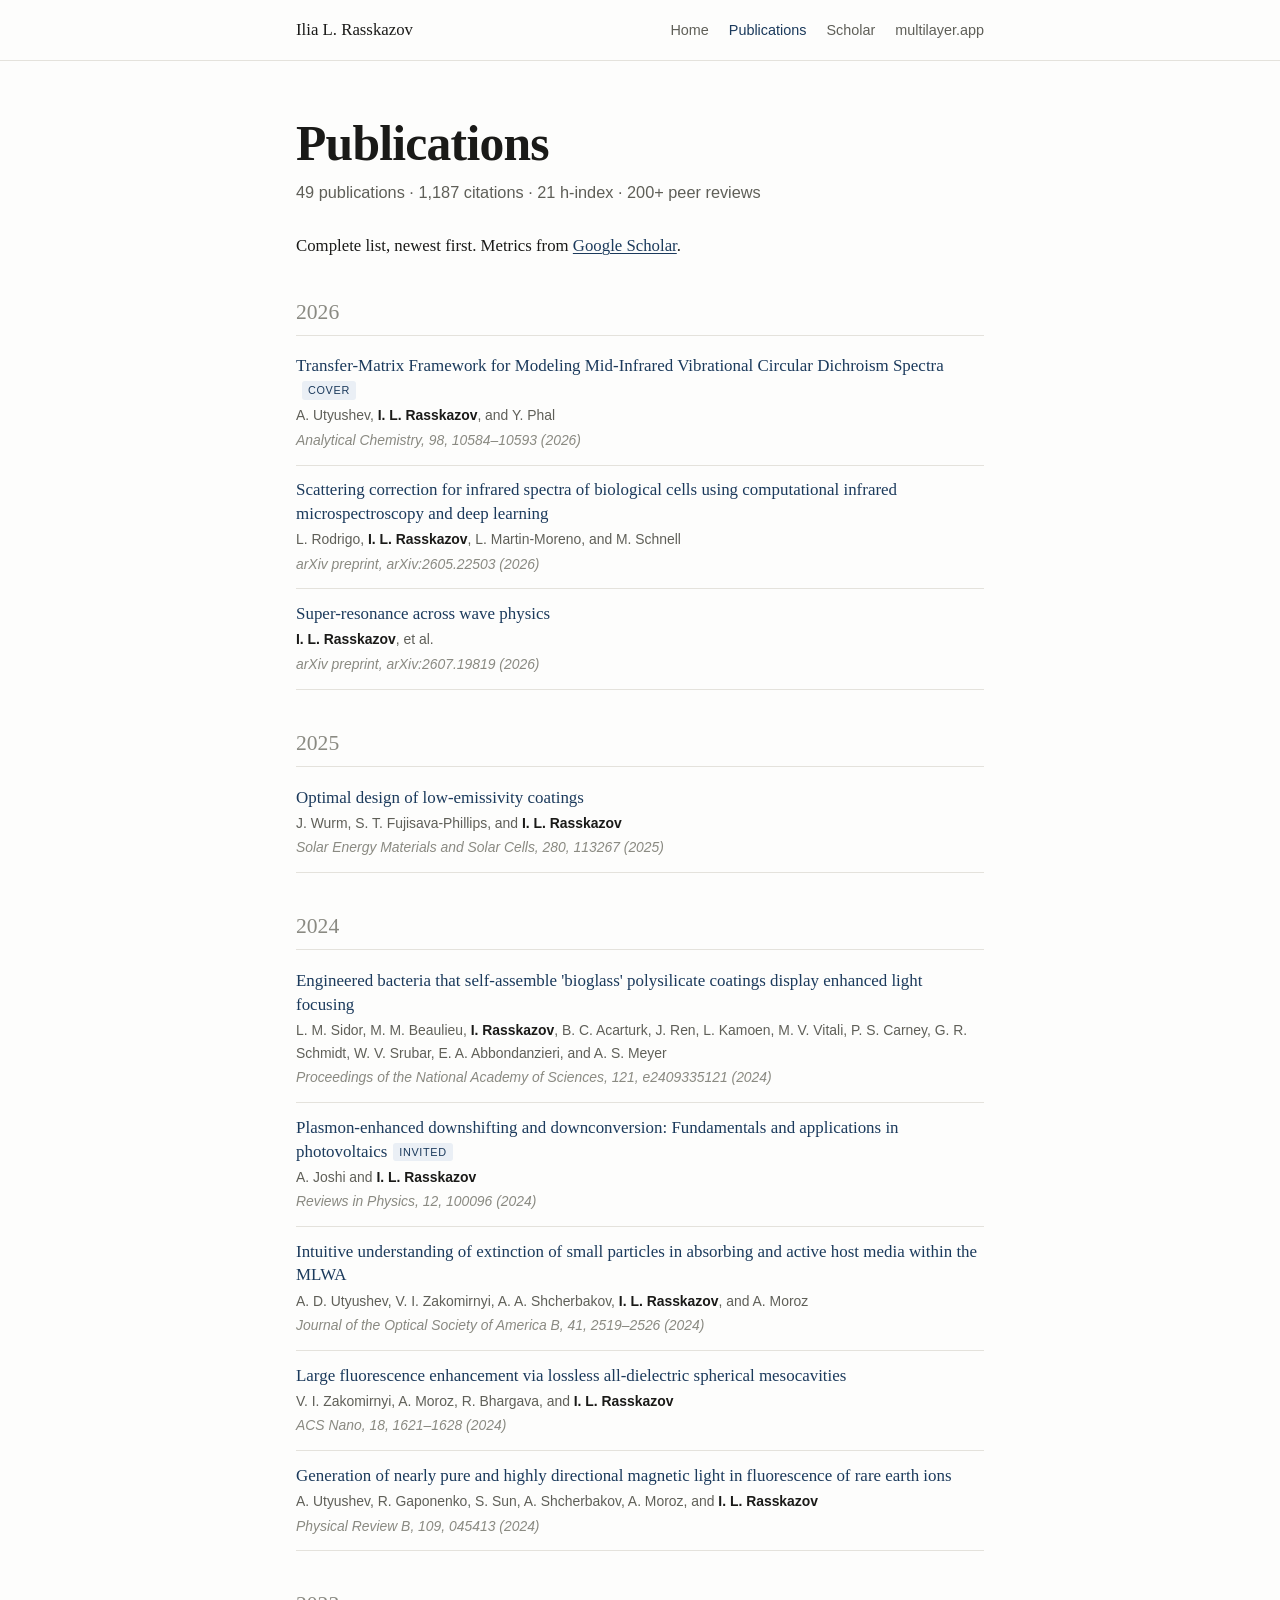
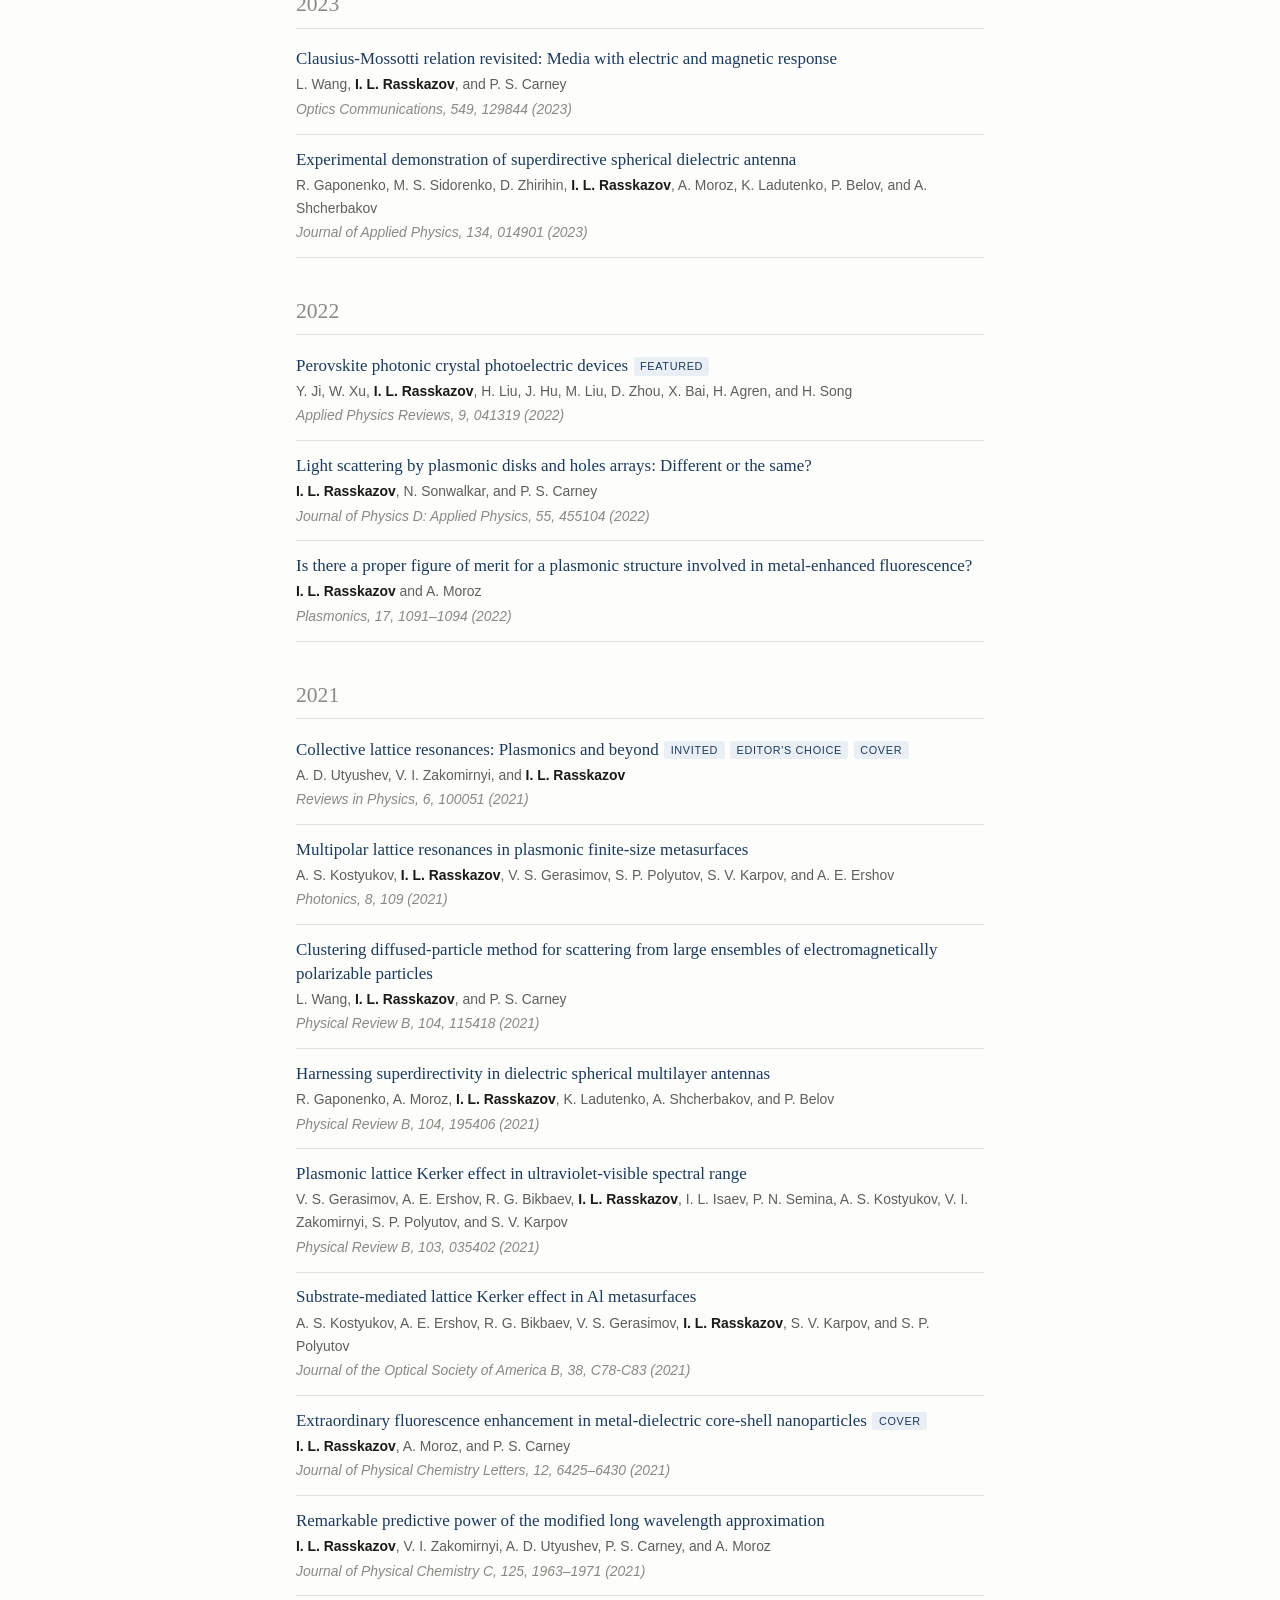
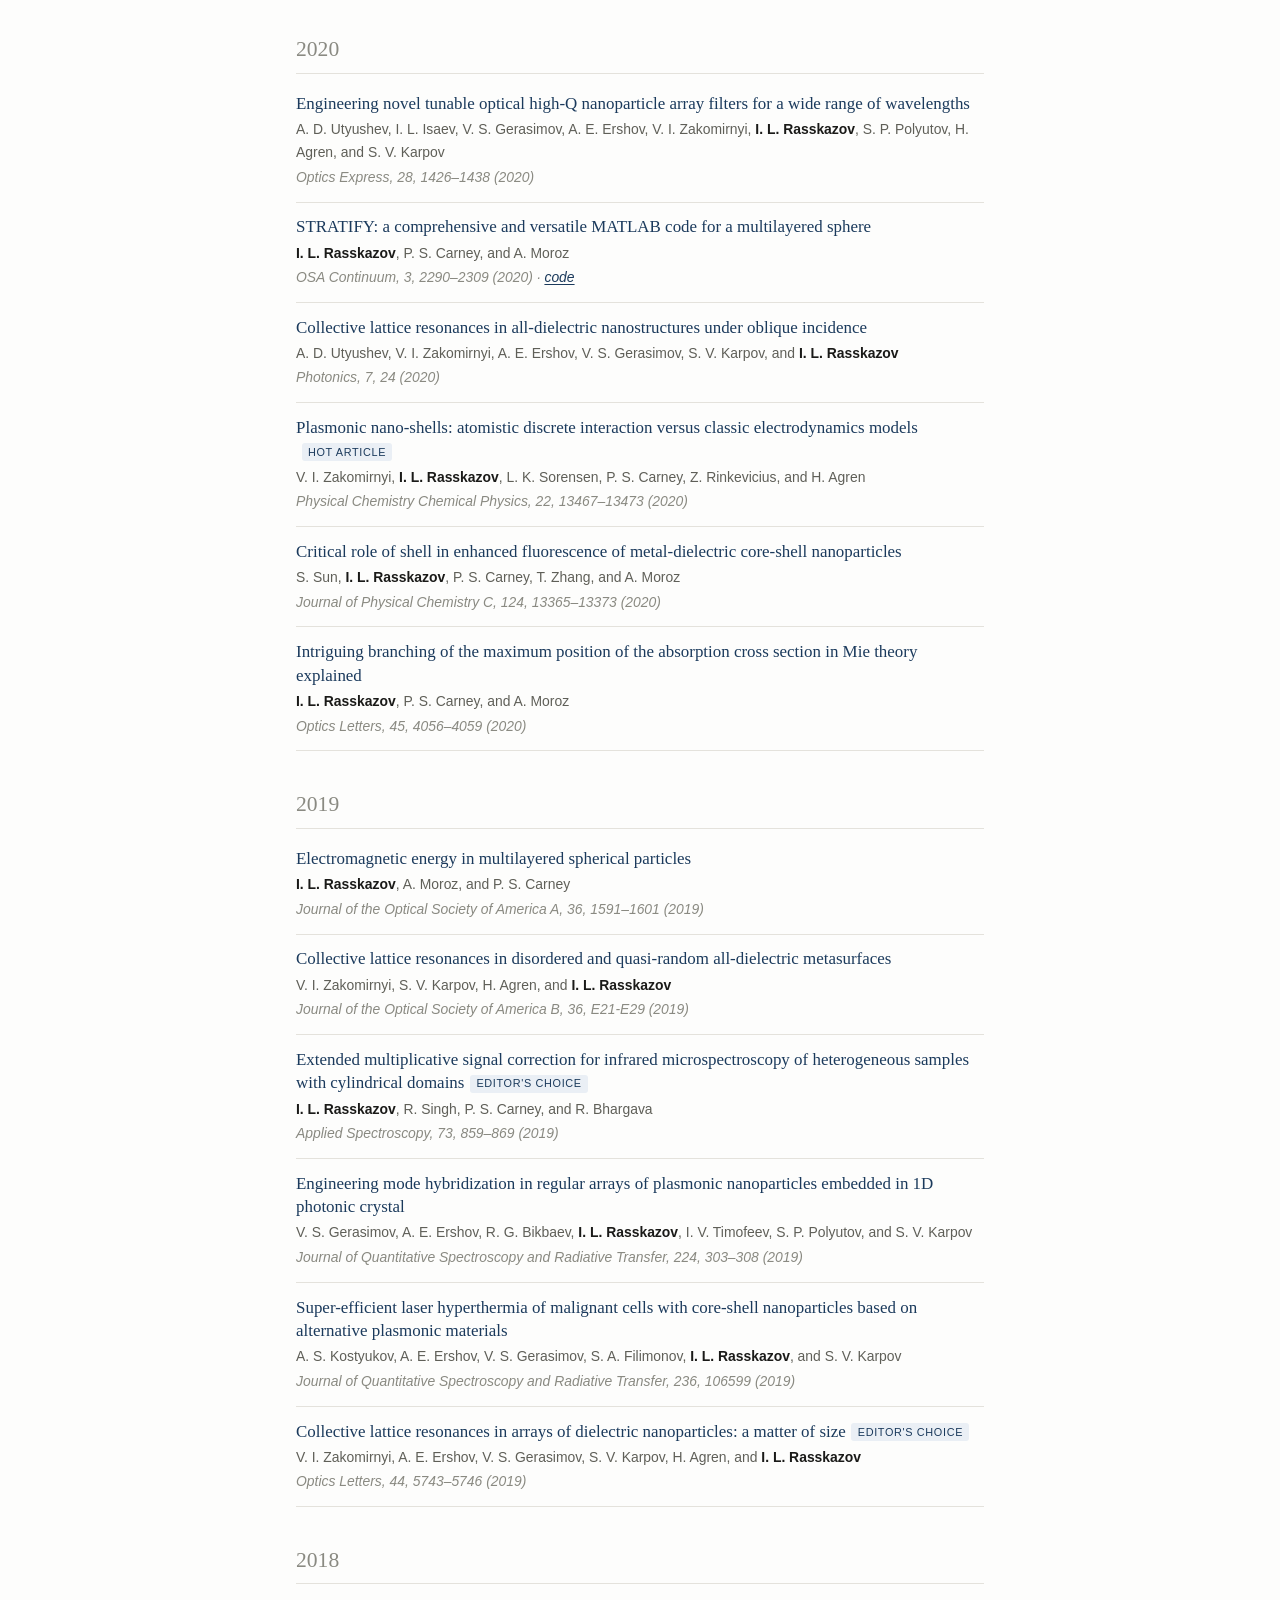
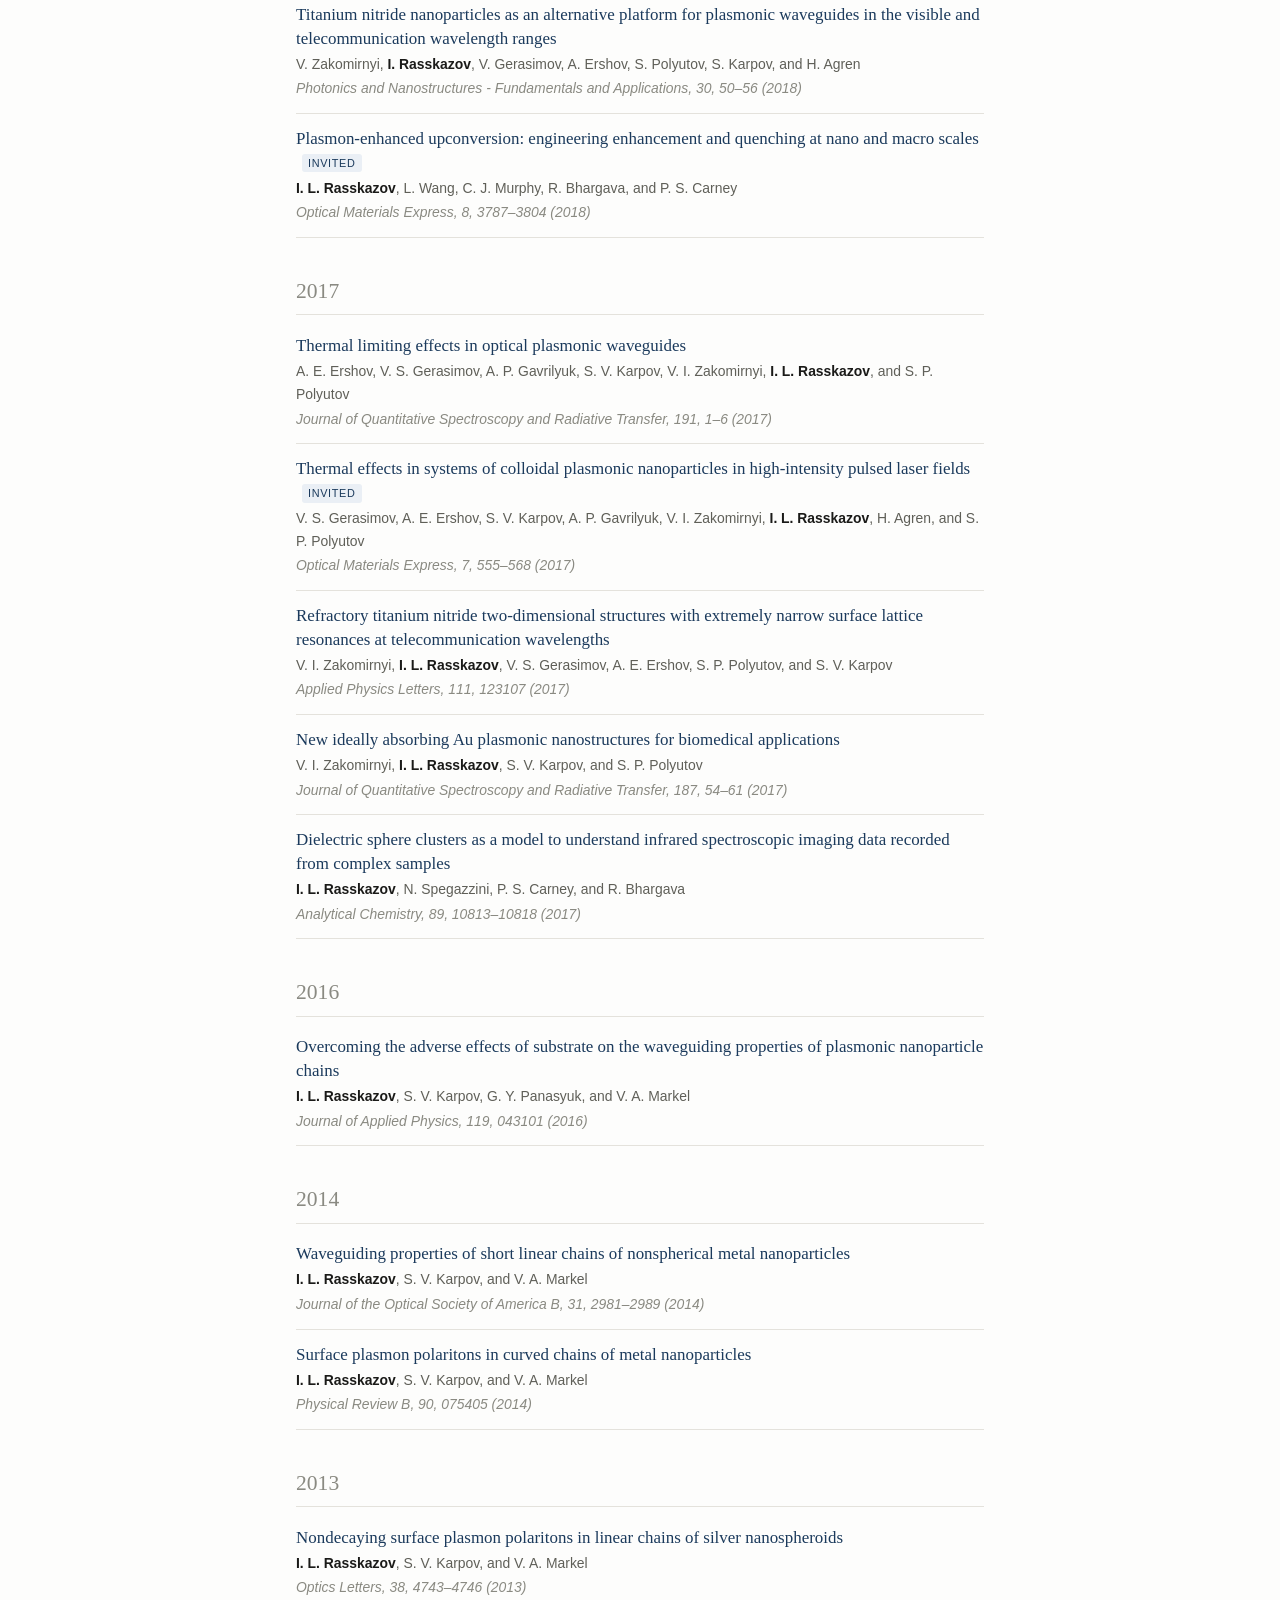
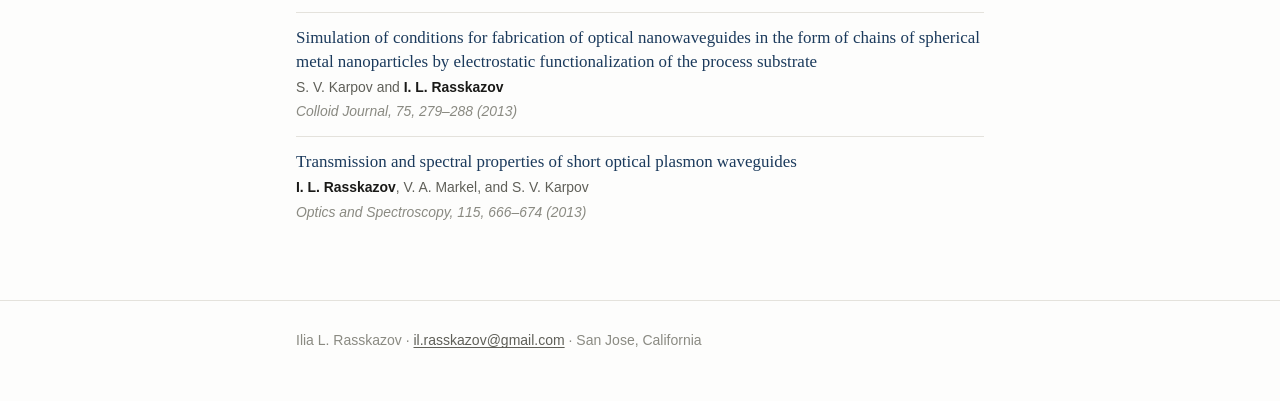
==== commit 3cdc56bb: "Add DOIs for Anal. Chem. 2026 and PCCP 2020; correct Anal. Chem. title and authors Crossref record s" ====
--- a/docs/publications.html
+++ b/docs/publications.html
@@ -29,7 +29,7 @@
   <p class="role">49 publications · 1,187 citations · 21 h-index · 200+ peer reviews</p>
   <p class="lede" style="font-size:1.05rem">Complete list, newest first. Metrics from
   <a href="https://scholar.google.com/citations?user=jCpbgOEAAAAJ">Google Scholar</a>.</p></div>
-<div class="year">2026</div><div class="pub"><div class="t">Transfer-matrix framework for mid-infrared vibrational circular dichroism<span class="badge">Cover</span></div><div class="a"><b>I. L. Rasskazov</b>, et al.</div><div class="v">Analytical Chemistry (2026)</div></div><div class="pub"><div class="t"><a href="https://arxiv.org/abs/2605.22503">Scattering correction for infrared spectra of biological cells using computational infrared microspectroscopy and deep learning</a></div><div class="a">L. Rodrigo, <b>I. L. Rasskazov</b>, L. Martin-Moreno, and M. Schnell</div><div class="v">arXiv preprint, arXiv:2605.22503 (2026)</div></div><div class="pub"><div class="t"><a href="https://arxiv.org/abs/2607.19819">Super-resonance across wave physics</a></div><div class="a"><b>I. L. Rasskazov</b>, et al.</div><div class="v">arXiv preprint, arXiv:2607.19819 (2026)</div></div><div class="year">2025</div><div class="pub"><div class="t"><a href="https://doi.org/10.1016/j.solmat.2024.113267">Optimal design of low-emissivity coatings</a></div><div class="a">J. Wurm, S. T. Fujisava-Phillips, and <b>I. L. Rasskazov</b></div><div class="v">Solar Energy Materials and Solar Cells, 280, 113267 (2025)</div></div><div class="year">2024</div><div class="pub"><div class="t"><a href="https://doi.org/10.1073/pnas.2409335121">Engineered bacteria that self-assemble 'bioglass' polysilicate coatings display enhanced light focusing</a></div><div class="a">L. M. Sidor, M. M. Beaulieu, <b>I. Rasskazov</b>, B. C. Acarturk, J. Ren, L. Kamoen, M. V. Vitali, P. S. Carney, G. R. Schmidt, W. V. Srubar, E. A. Abbondanzieri, and A. S. Meyer</div><div class="v">Proceedings of the National Academy of Sciences, 121, e2409335121 (2024)</div></div><div class="pub"><div class="t"><a href="https://doi.org/10.1016/j.revip.2024.100096">Plasmon-enhanced downshifting and downconversion: Fundamentals and applications in photovoltaics</a><span class="badge">Invited</span></div><div class="a">A. Joshi and <b>I. L. Rasskazov</b></div><div class="v">Reviews in Physics, 12, 100096 (2024)</div></div><div class="pub"><div class="t"><a href="https://doi.org/10.1364/josab.535078">Intuitive understanding of extinction of small particles in absorbing and active host media within the MLWA</a></div><div class="a">A. D. Utyushev, V. I. Zakomirnyi, A. A. Shcherbakov, <b>I. L. Rasskazov</b>, and A. Moroz</div><div class="v">Journal of the Optical Society of America B, 41, 2519&ndash;2526 (2024)</div></div><div class="pub"><div class="t"><a href="https://doi.org/10.1021/acsnano.3c09777.s001">Large fluorescence enhancement via lossless all-dielectric spherical mesocavities</a></div><div class="a">V. I. Zakomirnyi, A. Moroz, R. Bhargava, and <b>I. L. Rasskazov</b></div><div class="v">ACS Nano, 18, 1621&ndash;1628 (2024)</div></div><div class="pub"><div class="t"><a href="https://doi.org/10.1103/physrevb.109.045413">Generation of nearly pure and highly directional magnetic light in fluorescence of rare earth ions</a></div><div class="a">A. Utyushev, R. Gaponenko, S. Sun, A. Shcherbakov, A. Moroz, and <b>I. L. Rasskazov</b></div><div class="v">Physical Review B, 109, 045413 (2024)</div></div><div class="year">2023</div><div class="pub"><div class="t"><a href="https://doi.org/10.1016/j.optcom.2023.129844">Clausius-Mossotti relation revisited: Media with electric and magnetic response</a></div><div class="a">L. Wang, <b>I. L. Rasskazov</b>, and P. S. Carney</div><div class="v">Optics Communications, 549, 129844 (2023)</div></div><div class="pub"><div class="t"><a href="https://doi.org/10.1063/5.0155677">Experimental demonstration of superdirective spherical dielectric antenna</a></div><div class="a">R. Gaponenko, M. S. Sidorenko, D. Zhirihin, <b>I. L. Rasskazov</b>, A. Moroz, K. Ladutenko, P. Belov, and A. Shcherbakov</div><div class="v">Journal of Applied Physics, 134, 014901 (2023)</div></div><div class="year">2022</div><div class="pub"><div class="t"><a href="https://doi.org/10.1063/5.0106118">Perovskite photonic crystal photoelectric devices</a><span class="badge">Featured</span></div><div class="a">Y. Ji, W. Xu, <b>I. L. Rasskazov</b>, H. Liu, J. Hu, M. Liu, D. Zhou, X. Bai, H. Agren, and H. Song</div><div class="v">Applied Physics Reviews, 9, 041319 (2022)</div></div><div class="pub"><div class="t"><a href="https://doi.org/10.1088/1361-6463/ac8ffc">Light scattering by plasmonic disks and holes arrays: Different or the same?</a></div><div class="a"><b>I. L. Rasskazov</b>, N. Sonwalkar, and P. S. Carney</div><div class="v">Journal of Physics D: Applied Physics, 55, 455104 (2022)</div></div><div class="pub"><div class="t"><a href="https://doi.org/10.1007/s11468-022-01601-2">Is there a proper figure of merit for a plasmonic structure involved in metal-enhanced fluorescence?</a></div><div class="a"><b>I. L. Rasskazov</b> and A. Moroz</div><div class="v">Plasmonics, 17, 1091&ndash;1094 (2022)</div></div><div class="year">2021</div><div class="pub"><div class="t"><a href="https://doi.org/10.1016/j.revip.2021.100051">Collective lattice resonances: Plasmonics and beyond</a><span class="badge">Invited</span><span class="badge">Editor's Choice</span><span class="badge">Cover</span></div><div class="a">A. D. Utyushev, V. I. Zakomirnyi, and <b>I. L. Rasskazov</b></div><div class="v">Reviews in Physics, 6, 100051 (2021)</div></div><div class="pub"><div class="t"><a href="https://doi.org/10.3390/photonics8040109">Multipolar lattice resonances in plasmonic finite-size metasurfaces</a></div><div class="a">A. S. Kostyukov, <b>I. L. Rasskazov</b>, V. S. Gerasimov, S. P. Polyutov, S. V. Karpov, and A. E. Ershov</div><div class="v">Photonics, 8, 109 (2021)</div></div><div class="pub"><div class="t"><a href="https://doi.org/10.1103/physrevb.104.115418">Clustering diffused-particle method for scattering from large ensembles of electromagnetically polarizable particles</a></div><div class="a">L. Wang, <b>I. L. Rasskazov</b>, and P. S. Carney</div><div class="v">Physical Review B, 104, 115418 (2021)</div></div><div class="pub"><div class="t"><a href="https://doi.org/10.1103/physrevb.104.195406">Harnessing superdirectivity in dielectric spherical multilayer antennas</a></div><div class="a">R. Gaponenko, A. Moroz, <b>I. L. Rasskazov</b>, K. Ladutenko, A. Shcherbakov, and P. Belov</div><div class="v">Physical Review B, 104, 195406 (2021)</div></div><div class="pub"><div class="t"><a href="https://doi.org/10.1103/physrevb.103.035402">Plasmonic lattice Kerker effect in ultraviolet-visible spectral range</a></div><div class="a">V. S. Gerasimov, A. E. Ershov, R. G. Bikbaev, <b>I. L. Rasskazov</b>, I. L. Isaev, P. N. Semina, A. S. Kostyukov, V. I. Zakomirnyi, S. P. Polyutov, and S. V. Karpov</div><div class="v">Physical Review B, 103, 035402 (2021)</div></div><div class="pub"><div class="t"><a href="https://doi.org/10.1364/josab.427939">Substrate-mediated lattice Kerker effect in Al metasurfaces</a></div><div class="a">A. S. Kostyukov, A. E. Ershov, R. G. Bikbaev, V. S. Gerasimov, <b>I. L. Rasskazov</b>, S. V. Karpov, and S. P. Polyutov</div><div class="v">Journal of the Optical Society of America B, 38, C78-C83 (2021)</div></div><div class="pub"><div class="t"><a href="https://doi.org/10.1021/acs.jpclett.1c01368">Extraordinary fluorescence enhancement in metal-dielectric core-shell nanoparticles</a><span class="badge">Cover</span></div><div class="a"><b>I. L. Rasskazov</b>, A. Moroz, and P. S. Carney</div><div class="v">Journal of Physical Chemistry Letters, 12, 6425&ndash;6430 (2021)</div></div><div class="pub"><div class="t"><a href="https://doi.org/10.1021/acs.jpcc.0c09774.s001">Remarkable predictive power of the modified long wavelength approximation</a></div><div class="a"><b>I. L. Rasskazov</b>, V. I. Zakomirnyi, A. D. Utyushev, P. S. Carney, and A. Moroz</div><div class="v">Journal of Physical Chemistry C, 125, 1963&ndash;1971 (2021)</div></div><div class="year">2020</div><div class="pub"><div class="t"><a href="https://doi.org/10.1364/oe.28.001426">Engineering novel tunable optical high-Q nanoparticle array filters for a wide range of wavelengths</a></div><div class="a">A. D. Utyushev, I. L. Isaev, V. S. Gerasimov, A. E. Ershov, V. I. Zakomirnyi, <b>I. L. Rasskazov</b>, S. P. Polyutov, H. Agren, and S. V. Karpov</div><div class="v">Optics Express, 28, 1426&ndash;1438 (2020)</div></div><div class="pub"><div class="t"><a href="https://doi.org/10.1364/osac.399979">STRATIFY: a comprehensive and versatile MATLAB code for a multilayered sphere</a></div><div class="a"><b>I. L. Rasskazov</b>, P. S. Carney, and A. Moroz</div><div class="v">OSA Continuum, 3, 2290&ndash;2309 (2020) &middot; <a href="https://gitlab.com/iliarasskazov/stratify">code</a></div></div><div class="pub"><div class="t"><a href="https://doi.org/10.3390/photonics7020024">Collective lattice resonances in all-dielectric nanostructures under oblique incidence</a></div><div class="a">A. D. Utyushev, V. I. Zakomirnyi, A. E. Ershov, V. S. Gerasimov, S. V. Karpov, and <b>I. L. Rasskazov</b></div><div class="v">Photonics, 7, 24 (2020)</div></div><div class="pub"><div class="t">Plasmonic nano-shells: atomistic discrete interaction versus classic electrodynamics models<span class="badge">HOT Article</span></div><div class="a">V. I. Zakomirnyi, <b>I. L. Rasskazov</b>, L. K. Sorensen, P. S. Carney, Z. Rinkevicius, and H. Agren</div><div class="v">Physical Chemistry Chemical Physics, 22, 13467&ndash;13473 (2020)</div></div><div class="pub"><div class="t"><a href="https://doi.org/10.1021/acs.jpcc.0c03415">Critical role of shell in enhanced fluorescence of metal-dielectric core-shell nanoparticles</a></div><div class="a">S. Sun, <b>I. L. Rasskazov</b>, P. S. Carney, T. Zhang, and A. Moroz</div><div class="v">Journal of Physical Chemistry C, 124, 13365&ndash;13373 (2020)</div></div><div class="pub"><div class="t"><a href="https://doi.org/10.1364/ol.397782">Intriguing branching of the maximum position of the absorption cross section in Mie theory explained</a></div><div class="a"><b>I. L. Rasskazov</b>, P. S. Carney, and A. Moroz</div><div class="v">Optics Letters, 45, 4056&ndash;4059 (2020)</div></div><div class="year">2019</div><div class="pub"><div class="t"><a href="https://doi.org/10.1364/josaa.36.001591">Electromagnetic energy in multilayered spherical particles</a></div><div class="a"><b>I. L. Rasskazov</b>, A. Moroz, and P. S. Carney</div><div class="v">Journal of the Optical Society of America A, 36, 1591&ndash;1601 (2019)</div></div><div class="pub"><div class="t"><a href="https://doi.org/10.1364/josab.36.000e21">Collective lattice resonances in disordered and quasi-random all-dielectric metasurfaces</a></div><div class="a">V. I. Zakomirnyi, S. V. Karpov, H. Agren, and <b>I. L. Rasskazov</b></div><div class="v">Journal of the Optical Society of America B, 36, E21-E29 (2019)</div></div><div class="pub"><div class="t"><a href="https://doi.org/10.1177/0003702819844528">Extended multiplicative signal correction for infrared microspectroscopy of heterogeneous samples with cylindrical domains</a><span class="badge">Editor's Choice</span></div><div class="a"><b>I. L. Rasskazov</b>, R. Singh, P. S. Carney, and R. Bhargava</div><div class="v">Applied Spectroscopy, 73, 859&ndash;869 (2019)</div></div><div class="pub"><div class="t"><a href="https://doi.org/10.1016/j.jqsrt.2018.11.028">Engineering mode hybridization in regular arrays of plasmonic nanoparticles embedded in 1D photonic crystal</a></div><div class="a">V. S. Gerasimov, A. E. Ershov, R. G. Bikbaev, <b>I. L. Rasskazov</b>, I. V. Timofeev, S. P. Polyutov, and S. V. Karpov</div><div class="v">Journal of Quantitative Spectroscopy and Radiative Transfer, 224, 303&ndash;308 (2019)</div></div><div class="pub"><div class="t"><a href="https://doi.org/10.1016/j.jqsrt.2019.106599">Super-efficient laser hyperthermia of malignant cells with core-shell nanoparticles based on alternative plasmonic materials</a></div><div class="a">A. S. Kostyukov, A. E. Ershov, V. S. Gerasimov, S. A. Filimonov, <b>I. L. Rasskazov</b>, and S. V. Karpov</div><div class="v">Journal of Quantitative Spectroscopy and Radiative Transfer, 236, 106599 (2019)</div></div><div class="pub"><div class="t"><a href="https://doi.org/10.1364/ol.44.005743">Collective lattice resonances in arrays of dielectric nanoparticles: a matter of size</a><span class="badge">Editor's Choice</span></div><div class="a">V. I. Zakomirnyi, A. E. Ershov, V. S. Gerasimov, S. V. Karpov, H. Agren, and <b>I. L. Rasskazov</b></div><div class="v">Optics Letters, 44, 5743&ndash;5746 (2019)</div></div><div class="year">2018</div><div class="pub"><div class="t"><a href="https://doi.org/10.1016/j.photonics.2018.04.005">Titanium nitride nanoparticles as an alternative platform for plasmonic waveguides in the visible and telecommunication wavelength ranges</a></div><div class="a">V. Zakomirnyi, <b>I. Rasskazov</b>, V. Gerasimov, A. Ershov, S. Polyutov, S. Karpov, and H. Agren</div><div class="v">Photonics and Nanostructures - Fundamentals and Applications, 30, 50&ndash;56 (2018)</div></div><div class="pub"><div class="t"><a href="https://doi.org/10.1364/ome.8.003787">Plasmon-enhanced upconversion: engineering enhancement and quenching at nano and macro scales</a><span class="badge">Invited</span></div><div class="a"><b>I. L. Rasskazov</b>, L. Wang, C. J. Murphy, R. Bhargava, and P. S. Carney</div><div class="v">Optical Materials Express, 8, 3787&ndash;3804 (2018)</div></div><div class="year">2017</div><div class="pub"><div class="t"><a href="https://doi.org/10.1016/j.jqsrt.2017.01.023">Thermal limiting effects in optical plasmonic waveguides</a></div><div class="a">A. E. Ershov, V. S. Gerasimov, A. P. Gavrilyuk, S. V. Karpov, V. I. Zakomirnyi, <b>I. L. Rasskazov</b>, and S. P. Polyutov</div><div class="v">Journal of Quantitative Spectroscopy and Radiative Transfer, 191, 1&ndash;6 (2017)</div></div><div class="pub"><div class="t"><a href="https://doi.org/10.1364/ome.7.000555">Thermal effects in systems of colloidal plasmonic nanoparticles in high-intensity pulsed laser fields</a><span class="badge">Invited</span></div><div class="a">V. S. Gerasimov, A. E. Ershov, S. V. Karpov, A. P. Gavrilyuk, V. I. Zakomirnyi, <b>I. L. Rasskazov</b>, H. Agren, and S. P. Polyutov</div><div class="v">Optical Materials Express, 7, 555&ndash;568 (2017)</div></div><div class="pub"><div class="t"><a href="https://doi.org/10.1063/1.5000726">Refractory titanium nitride two-dimensional structures with extremely narrow surface lattice resonances at telecommunication wavelengths</a></div><div class="a">V. I. Zakomirnyi, <b>I. L. Rasskazov</b>, V. S. Gerasimov, A. E. Ershov, S. P. Polyutov, and S. V. Karpov</div><div class="v">Applied Physics Letters, 111, 123107 (2017)</div></div><div class="pub"><div class="t"><a href="https://doi.org/10.1016/j.jqsrt.2016.08.015">New ideally absorbing Au plasmonic nanostructures for biomedical applications</a></div><div class="a">V. I. Zakomirnyi, <b>I. L. Rasskazov</b>, S. V. Karpov, and S. P. Polyutov</div><div class="v">Journal of Quantitative Spectroscopy and Radiative Transfer, 187, 54&ndash;61 (2017)</div></div><div class="pub"><div class="t"><a href="https://doi.org/10.1021/acs.analchem.7b02168">Dielectric sphere clusters as a model to understand infrared spectroscopic imaging data recorded from complex samples</a></div><div class="a"><b>I. L. Rasskazov</b>, N. Spegazzini, P. S. Carney, and R. Bhargava</div><div class="v">Analytical Chemistry, 89, 10813&ndash;10818 (2017)</div></div><div class="year">2016</div><div class="pub"><div class="t"><a href="https://doi.org/10.1063/1.4940415">Overcoming the adverse effects of substrate on the waveguiding properties of plasmonic nanoparticle chains</a></div><div class="a"><b>I. L. Rasskazov</b>, S. V. Karpov, G. Y. Panasyuk, and V. A. Markel</div><div class="v">Journal of Applied Physics, 119, 043101 (2016)</div></div><div class="year">2014</div><div class="pub"><div class="t"><a href="https://doi.org/10.1364/josab.31.002981">Waveguiding properties of short linear chains of nonspherical metal nanoparticles</a></div><div class="a"><b>I. L. Rasskazov</b>, S. V. Karpov, and V. A. Markel</div><div class="v">Journal of the Optical Society of America B, 31, 2981&ndash;2989 (2014)</div></div><div class="pub"><div class="t"><a href="https://doi.org/10.1103/physrevb.90.075405">Surface plasmon polaritons in curved chains of metal nanoparticles</a></div><div class="a"><b>I. L. Rasskazov</b>, S. V. Karpov, and V. A. Markel</div><div class="v">Physical Review B, 90, 075405 (2014)</div></div><div class="year">2013</div><div class="pub"><div class="t"><a href="https://doi.org/10.1364/ol.38.004743">Nondecaying surface plasmon polaritons in linear chains of silver nanospheroids</a></div><div class="a"><b>I. L. Rasskazov</b>, S. V. Karpov, and V. A. Markel</div><div class="v">Optics Letters, 38, 4743&ndash;4746 (2013)</div></div><div class="pub"><div class="t"><a href="https://doi.org/10.1134/s1061933x13030083">Simulation of conditions for fabrication of optical nanowaveguides in the form of chains of spherical metal nanoparticles by electrostatic functionalization of the process substrate</a></div><div class="a">S. V. Karpov and <b>I. L. Rasskazov</b></div><div class="v">Colloid Journal, 75, 279&ndash;288 (2013)</div></div><div class="pub"><div class="t"><a href="https://doi.org/10.1134/s0030400x13110180">Transmission and spectral properties of short optical plasmon waveguides</a></div><div class="a"><b>I. L. Rasskazov</b>, V. A. Markel, and S. V. Karpov</div><div class="v">Optics and Spectroscopy, 115, 666&ndash;674 (2013)</div></div>
+<div class="year">2026</div><div class="pub"><div class="t"><a href="https://doi.org/10.1021/acs.analchem.5c07726">Transfer-Matrix Framework for Modeling Mid-Infrared Vibrational Circular Dichroism Spectra</a><span class="badge">Cover</span></div><div class="a">A. Utyushev, <b>I. L. Rasskazov</b>, and Y. Phal</div><div class="v">Analytical Chemistry, 98, 10584&ndash;10593 (2026)</div></div><div class="pub"><div class="t"><a href="https://arxiv.org/abs/2605.22503">Scattering correction for infrared spectra of biological cells using computational infrared microspectroscopy and deep learning</a></div><div class="a">L. Rodrigo, <b>I. L. Rasskazov</b>, L. Martin-Moreno, and M. Schnell</div><div class="v">arXiv preprint, arXiv:2605.22503 (2026)</div></div><div class="pub"><div class="t"><a href="https://arxiv.org/abs/2607.19819">Super-resonance across wave physics</a></div><div class="a"><b>I. L. Rasskazov</b>, et al.</div><div class="v">arXiv preprint, arXiv:2607.19819 (2026)</div></div><div class="year">2025</div><div class="pub"><div class="t"><a href="https://doi.org/10.1016/j.solmat.2024.113267">Optimal design of low-emissivity coatings</a></div><div class="a">J. Wurm, S. T. Fujisava-Phillips, and <b>I. L. Rasskazov</b></div><div class="v">Solar Energy Materials and Solar Cells, 280, 113267 (2025)</div></div><div class="year">2024</div><div class="pub"><div class="t"><a href="https://doi.org/10.1073/pnas.2409335121">Engineered bacteria that self-assemble 'bioglass' polysilicate coatings display enhanced light focusing</a></div><div class="a">L. M. Sidor, M. M. Beaulieu, <b>I. Rasskazov</b>, B. C. Acarturk, J. Ren, L. Kamoen, M. V. Vitali, P. S. Carney, G. R. Schmidt, W. V. Srubar, E. A. Abbondanzieri, and A. S. Meyer</div><div class="v">Proceedings of the National Academy of Sciences, 121, e2409335121 (2024)</div></div><div class="pub"><div class="t"><a href="https://doi.org/10.1016/j.revip.2024.100096">Plasmon-enhanced downshifting and downconversion: Fundamentals and applications in photovoltaics</a><span class="badge">Invited</span></div><div class="a">A. Joshi and <b>I. L. Rasskazov</b></div><div class="v">Reviews in Physics, 12, 100096 (2024)</div></div><div class="pub"><div class="t"><a href="https://doi.org/10.1364/josab.535078">Intuitive understanding of extinction of small particles in absorbing and active host media within the MLWA</a></div><div class="a">A. D. Utyushev, V. I. Zakomirnyi, A. A. Shcherbakov, <b>I. L. Rasskazov</b>, and A. Moroz</div><div class="v">Journal of the Optical Society of America B, 41, 2519&ndash;2526 (2024)</div></div><div class="pub"><div class="t"><a href="https://doi.org/10.1021/acsnano.3c09777.s001">Large fluorescence enhancement via lossless all-dielectric spherical mesocavities</a></div><div class="a">V. I. Zakomirnyi, A. Moroz, R. Bhargava, and <b>I. L. Rasskazov</b></div><div class="v">ACS Nano, 18, 1621&ndash;1628 (2024)</div></div><div class="pub"><div class="t"><a href="https://doi.org/10.1103/physrevb.109.045413">Generation of nearly pure and highly directional magnetic light in fluorescence of rare earth ions</a></div><div class="a">A. Utyushev, R. Gaponenko, S. Sun, A. Shcherbakov, A. Moroz, and <b>I. L. Rasskazov</b></div><div class="v">Physical Review B, 109, 045413 (2024)</div></div><div class="year">2023</div><div class="pub"><div class="t"><a href="https://doi.org/10.1016/j.optcom.2023.129844">Clausius-Mossotti relation revisited: Media with electric and magnetic response</a></div><div class="a">L. Wang, <b>I. L. Rasskazov</b>, and P. S. Carney</div><div class="v">Optics Communications, 549, 129844 (2023)</div></div><div class="pub"><div class="t"><a href="https://doi.org/10.1063/5.0155677">Experimental demonstration of superdirective spherical dielectric antenna</a></div><div class="a">R. Gaponenko, M. S. Sidorenko, D. Zhirihin, <b>I. L. Rasskazov</b>, A. Moroz, K. Ladutenko, P. Belov, and A. Shcherbakov</div><div class="v">Journal of Applied Physics, 134, 014901 (2023)</div></div><div class="year">2022</div><div class="pub"><div class="t"><a href="https://doi.org/10.1063/5.0106118">Perovskite photonic crystal photoelectric devices</a><span class="badge">Featured</span></div><div class="a">Y. Ji, W. Xu, <b>I. L. Rasskazov</b>, H. Liu, J. Hu, M. Liu, D. Zhou, X. Bai, H. Agren, and H. Song</div><div class="v">Applied Physics Reviews, 9, 041319 (2022)</div></div><div class="pub"><div class="t"><a href="https://doi.org/10.1088/1361-6463/ac8ffc">Light scattering by plasmonic disks and holes arrays: Different or the same?</a></div><div class="a"><b>I. L. Rasskazov</b>, N. Sonwalkar, and P. S. Carney</div><div class="v">Journal of Physics D: Applied Physics, 55, 455104 (2022)</div></div><div class="pub"><div class="t"><a href="https://doi.org/10.1007/s11468-022-01601-2">Is there a proper figure of merit for a plasmonic structure involved in metal-enhanced fluorescence?</a></div><div class="a"><b>I. L. Rasskazov</b> and A. Moroz</div><div class="v">Plasmonics, 17, 1091&ndash;1094 (2022)</div></div><div class="year">2021</div><div class="pub"><div class="t"><a href="https://doi.org/10.1016/j.revip.2021.100051">Collective lattice resonances: Plasmonics and beyond</a><span class="badge">Invited</span><span class="badge">Editor's Choice</span><span class="badge">Cover</span></div><div class="a">A. D. Utyushev, V. I. Zakomirnyi, and <b>I. L. Rasskazov</b></div><div class="v">Reviews in Physics, 6, 100051 (2021)</div></div><div class="pub"><div class="t"><a href="https://doi.org/10.3390/photonics8040109">Multipolar lattice resonances in plasmonic finite-size metasurfaces</a></div><div class="a">A. S. Kostyukov, <b>I. L. Rasskazov</b>, V. S. Gerasimov, S. P. Polyutov, S. V. Karpov, and A. E. Ershov</div><div class="v">Photonics, 8, 109 (2021)</div></div><div class="pub"><div class="t"><a href="https://doi.org/10.1103/physrevb.104.115418">Clustering diffused-particle method for scattering from large ensembles of electromagnetically polarizable particles</a></div><div class="a">L. Wang, <b>I. L. Rasskazov</b>, and P. S. Carney</div><div class="v">Physical Review B, 104, 115418 (2021)</div></div><div class="pub"><div class="t"><a href="https://doi.org/10.1103/physrevb.104.195406">Harnessing superdirectivity in dielectric spherical multilayer antennas</a></div><div class="a">R. Gaponenko, A. Moroz, <b>I. L. Rasskazov</b>, K. Ladutenko, A. Shcherbakov, and P. Belov</div><div class="v">Physical Review B, 104, 195406 (2021)</div></div><div class="pub"><div class="t"><a href="https://doi.org/10.1103/physrevb.103.035402">Plasmonic lattice Kerker effect in ultraviolet-visible spectral range</a></div><div class="a">V. S. Gerasimov, A. E. Ershov, R. G. Bikbaev, <b>I. L. Rasskazov</b>, I. L. Isaev, P. N. Semina, A. S. Kostyukov, V. I. Zakomirnyi, S. P. Polyutov, and S. V. Karpov</div><div class="v">Physical Review B, 103, 035402 (2021)</div></div><div class="pub"><div class="t"><a href="https://doi.org/10.1364/josab.427939">Substrate-mediated lattice Kerker effect in Al metasurfaces</a></div><div class="a">A. S. Kostyukov, A. E. Ershov, R. G. Bikbaev, V. S. Gerasimov, <b>I. L. Rasskazov</b>, S. V. Karpov, and S. P. Polyutov</div><div class="v">Journal of the Optical Society of America B, 38, C78-C83 (2021)</div></div><div class="pub"><div class="t"><a href="https://doi.org/10.1021/acs.jpclett.1c01368">Extraordinary fluorescence enhancement in metal-dielectric core-shell nanoparticles</a><span class="badge">Cover</span></div><div class="a"><b>I. L. Rasskazov</b>, A. Moroz, and P. S. Carney</div><div class="v">Journal of Physical Chemistry Letters, 12, 6425&ndash;6430 (2021)</div></div><div class="pub"><div class="t"><a href="https://doi.org/10.1021/acs.jpcc.0c09774.s001">Remarkable predictive power of the modified long wavelength approximation</a></div><div class="a"><b>I. L. Rasskazov</b>, V. I. Zakomirnyi, A. D. Utyushev, P. S. Carney, and A. Moroz</div><div class="v">Journal of Physical Chemistry C, 125, 1963&ndash;1971 (2021)</div></div><div class="year">2020</div><div class="pub"><div class="t"><a href="https://doi.org/10.1364/oe.28.001426">Engineering novel tunable optical high-Q nanoparticle array filters for a wide range of wavelengths</a></div><div class="a">A. D. Utyushev, I. L. Isaev, V. S. Gerasimov, A. E. Ershov, V. I. Zakomirnyi, <b>I. L. Rasskazov</b>, S. P. Polyutov, H. Agren, and S. V. Karpov</div><div class="v">Optics Express, 28, 1426&ndash;1438 (2020)</div></div><div class="pub"><div class="t"><a href="https://doi.org/10.1364/osac.399979">STRATIFY: a comprehensive and versatile MATLAB code for a multilayered sphere</a></div><div class="a"><b>I. L. Rasskazov</b>, P. S. Carney, and A. Moroz</div><div class="v">OSA Continuum, 3, 2290&ndash;2309 (2020) &middot; <a href="https://gitlab.com/iliarasskazov/stratify">code</a></div></div><div class="pub"><div class="t"><a href="https://doi.org/10.3390/photonics7020024">Collective lattice resonances in all-dielectric nanostructures under oblique incidence</a></div><div class="a">A. D. Utyushev, V. I. Zakomirnyi, A. E. Ershov, V. S. Gerasimov, S. V. Karpov, and <b>I. L. Rasskazov</b></div><div class="v">Photonics, 7, 24 (2020)</div></div><div class="pub"><div class="t"><a href="https://doi.org/10.1039/d0cp02248a">Plasmonic nano-shells: atomistic discrete interaction versus classic electrodynamics models</a><span class="badge">HOT Article</span></div><div class="a">V. I. Zakomirnyi, <b>I. L. Rasskazov</b>, L. K. Sorensen, P. S. Carney, Z. Rinkevicius, and H. Agren</div><div class="v">Physical Chemistry Chemical Physics, 22, 13467&ndash;13473 (2020)</div></div><div class="pub"><div class="t"><a href="https://doi.org/10.1021/acs.jpcc.0c03415">Critical role of shell in enhanced fluorescence of metal-dielectric core-shell nanoparticles</a></div><div class="a">S. Sun, <b>I. L. Rasskazov</b>, P. S. Carney, T. Zhang, and A. Moroz</div><div class="v">Journal of Physical Chemistry C, 124, 13365&ndash;13373 (2020)</div></div><div class="pub"><div class="t"><a href="https://doi.org/10.1364/ol.397782">Intriguing branching of the maximum position of the absorption cross section in Mie theory explained</a></div><div class="a"><b>I. L. Rasskazov</b>, P. S. Carney, and A. Moroz</div><div class="v">Optics Letters, 45, 4056&ndash;4059 (2020)</div></div><div class="year">2019</div><div class="pub"><div class="t"><a href="https://doi.org/10.1364/josaa.36.001591">Electromagnetic energy in multilayered spherical particles</a></div><div class="a"><b>I. L. Rasskazov</b>, A. Moroz, and P. S. Carney</div><div class="v">Journal of the Optical Society of America A, 36, 1591&ndash;1601 (2019)</div></div><div class="pub"><div class="t"><a href="https://doi.org/10.1364/josab.36.000e21">Collective lattice resonances in disordered and quasi-random all-dielectric metasurfaces</a></div><div class="a">V. I. Zakomirnyi, S. V. Karpov, H. Agren, and <b>I. L. Rasskazov</b></div><div class="v">Journal of the Optical Society of America B, 36, E21-E29 (2019)</div></div><div class="pub"><div class="t"><a href="https://doi.org/10.1177/0003702819844528">Extended multiplicative signal correction for infrared microspectroscopy of heterogeneous samples with cylindrical domains</a><span class="badge">Editor's Choice</span></div><div class="a"><b>I. L. Rasskazov</b>, R. Singh, P. S. Carney, and R. Bhargava</div><div class="v">Applied Spectroscopy, 73, 859&ndash;869 (2019)</div></div><div class="pub"><div class="t"><a href="https://doi.org/10.1016/j.jqsrt.2018.11.028">Engineering mode hybridization in regular arrays of plasmonic nanoparticles embedded in 1D photonic crystal</a></div><div class="a">V. S. Gerasimov, A. E. Ershov, R. G. Bikbaev, <b>I. L. Rasskazov</b>, I. V. Timofeev, S. P. Polyutov, and S. V. Karpov</div><div class="v">Journal of Quantitative Spectroscopy and Radiative Transfer, 224, 303&ndash;308 (2019)</div></div><div class="pub"><div class="t"><a href="https://doi.org/10.1016/j.jqsrt.2019.106599">Super-efficient laser hyperthermia of malignant cells with core-shell nanoparticles based on alternative plasmonic materials</a></div><div class="a">A. S. Kostyukov, A. E. Ershov, V. S. Gerasimov, S. A. Filimonov, <b>I. L. Rasskazov</b>, and S. V. Karpov</div><div class="v">Journal of Quantitative Spectroscopy and Radiative Transfer, 236, 106599 (2019)</div></div><div class="pub"><div class="t"><a href="https://doi.org/10.1364/ol.44.005743">Collective lattice resonances in arrays of dielectric nanoparticles: a matter of size</a><span class="badge">Editor's Choice</span></div><div class="a">V. I. Zakomirnyi, A. E. Ershov, V. S. Gerasimov, S. V. Karpov, H. Agren, and <b>I. L. Rasskazov</b></div><div class="v">Optics Letters, 44, 5743&ndash;5746 (2019)</div></div><div class="year">2018</div><div class="pub"><div class="t"><a href="https://doi.org/10.1016/j.photonics.2018.04.005">Titanium nitride nanoparticles as an alternative platform for plasmonic waveguides in the visible and telecommunication wavelength ranges</a></div><div class="a">V. Zakomirnyi, <b>I. Rasskazov</b>, V. Gerasimov, A. Ershov, S. Polyutov, S. Karpov, and H. Agren</div><div class="v">Photonics and Nanostructures - Fundamentals and Applications, 30, 50&ndash;56 (2018)</div></div><div class="pub"><div class="t"><a href="https://doi.org/10.1364/ome.8.003787">Plasmon-enhanced upconversion: engineering enhancement and quenching at nano and macro scales</a><span class="badge">Invited</span></div><div class="a"><b>I. L. Rasskazov</b>, L. Wang, C. J. Murphy, R. Bhargava, and P. S. Carney</div><div class="v">Optical Materials Express, 8, 3787&ndash;3804 (2018)</div></div><div class="year">2017</div><div class="pub"><div class="t"><a href="https://doi.org/10.1016/j.jqsrt.2017.01.023">Thermal limiting effects in optical plasmonic waveguides</a></div><div class="a">A. E. Ershov, V. S. Gerasimov, A. P. Gavrilyuk, S. V. Karpov, V. I. Zakomirnyi, <b>I. L. Rasskazov</b>, and S. P. Polyutov</div><div class="v">Journal of Quantitative Spectroscopy and Radiative Transfer, 191, 1&ndash;6 (2017)</div></div><div class="pub"><div class="t"><a href="https://doi.org/10.1364/ome.7.000555">Thermal effects in systems of colloidal plasmonic nanoparticles in high-intensity pulsed laser fields</a><span class="badge">Invited</span></div><div class="a">V. S. Gerasimov, A. E. Ershov, S. V. Karpov, A. P. Gavrilyuk, V. I. Zakomirnyi, <b>I. L. Rasskazov</b>, H. Agren, and S. P. Polyutov</div><div class="v">Optical Materials Express, 7, 555&ndash;568 (2017)</div></div><div class="pub"><div class="t"><a href="https://doi.org/10.1063/1.5000726">Refractory titanium nitride two-dimensional structures with extremely narrow surface lattice resonances at telecommunication wavelengths</a></div><div class="a">V. I. Zakomirnyi, <b>I. L. Rasskazov</b>, V. S. Gerasimov, A. E. Ershov, S. P. Polyutov, and S. V. Karpov</div><div class="v">Applied Physics Letters, 111, 123107 (2017)</div></div><div class="pub"><div class="t"><a href="https://doi.org/10.1016/j.jqsrt.2016.08.015">New ideally absorbing Au plasmonic nanostructures for biomedical applications</a></div><div class="a">V. I. Zakomirnyi, <b>I. L. Rasskazov</b>, S. V. Karpov, and S. P. Polyutov</div><div class="v">Journal of Quantitative Spectroscopy and Radiative Transfer, 187, 54&ndash;61 (2017)</div></div><div class="pub"><div class="t"><a href="https://doi.org/10.1021/acs.analchem.7b02168">Dielectric sphere clusters as a model to understand infrared spectroscopic imaging data recorded from complex samples</a></div><div class="a"><b>I. L. Rasskazov</b>, N. Spegazzini, P. S. Carney, and R. Bhargava</div><div class="v">Analytical Chemistry, 89, 10813&ndash;10818 (2017)</div></div><div class="year">2016</div><div class="pub"><div class="t"><a href="https://doi.org/10.1063/1.4940415">Overcoming the adverse effects of substrate on the waveguiding properties of plasmonic nanoparticle chains</a></div><div class="a"><b>I. L. Rasskazov</b>, S. V. Karpov, G. Y. Panasyuk, and V. A. Markel</div><div class="v">Journal of Applied Physics, 119, 043101 (2016)</div></div><div class="year">2014</div><div class="pub"><div class="t"><a href="https://doi.org/10.1364/josab.31.002981">Waveguiding properties of short linear chains of nonspherical metal nanoparticles</a></div><div class="a"><b>I. L. Rasskazov</b>, S. V. Karpov, and V. A. Markel</div><div class="v">Journal of the Optical Society of America B, 31, 2981&ndash;2989 (2014)</div></div><div class="pub"><div class="t"><a href="https://doi.org/10.1103/physrevb.90.075405">Surface plasmon polaritons in curved chains of metal nanoparticles</a></div><div class="a"><b>I. L. Rasskazov</b>, S. V. Karpov, and V. A. Markel</div><div class="v">Physical Review B, 90, 075405 (2014)</div></div><div class="year">2013</div><div class="pub"><div class="t"><a href="https://doi.org/10.1364/ol.38.004743">Nondecaying surface plasmon polaritons in linear chains of silver nanospheroids</a></div><div class="a"><b>I. L. Rasskazov</b>, S. V. Karpov, and V. A. Markel</div><div class="v">Optics Letters, 38, 4743&ndash;4746 (2013)</div></div><div class="pub"><div class="t"><a href="https://doi.org/10.1134/s1061933x13030083">Simulation of conditions for fabrication of optical nanowaveguides in the form of chains of spherical metal nanoparticles by electrostatic functionalization of the process substrate</a></div><div class="a">S. V. Karpov and <b>I. L. Rasskazov</b></div><div class="v">Colloid Journal, 75, 279&ndash;288 (2013)</div></div><div class="pub"><div class="t"><a href="https://doi.org/10.1134/s0030400x13110180">Transmission and spectral properties of short optical plasmon waveguides</a></div><div class="a"><b>I. L. Rasskazov</b>, V. A. Markel, and S. V. Karpov</div><div class="v">Optics and Spectroscopy, 115, 666&ndash;674 (2013)</div></div>
 </main>
 <footer><div class="wrap">
   Ilia L. Rasskazov &middot; <a href="mailto:il.rasskazov@gmail.com">il.rasskazov@gmail.com</a> &middot; San Jose, California<br>
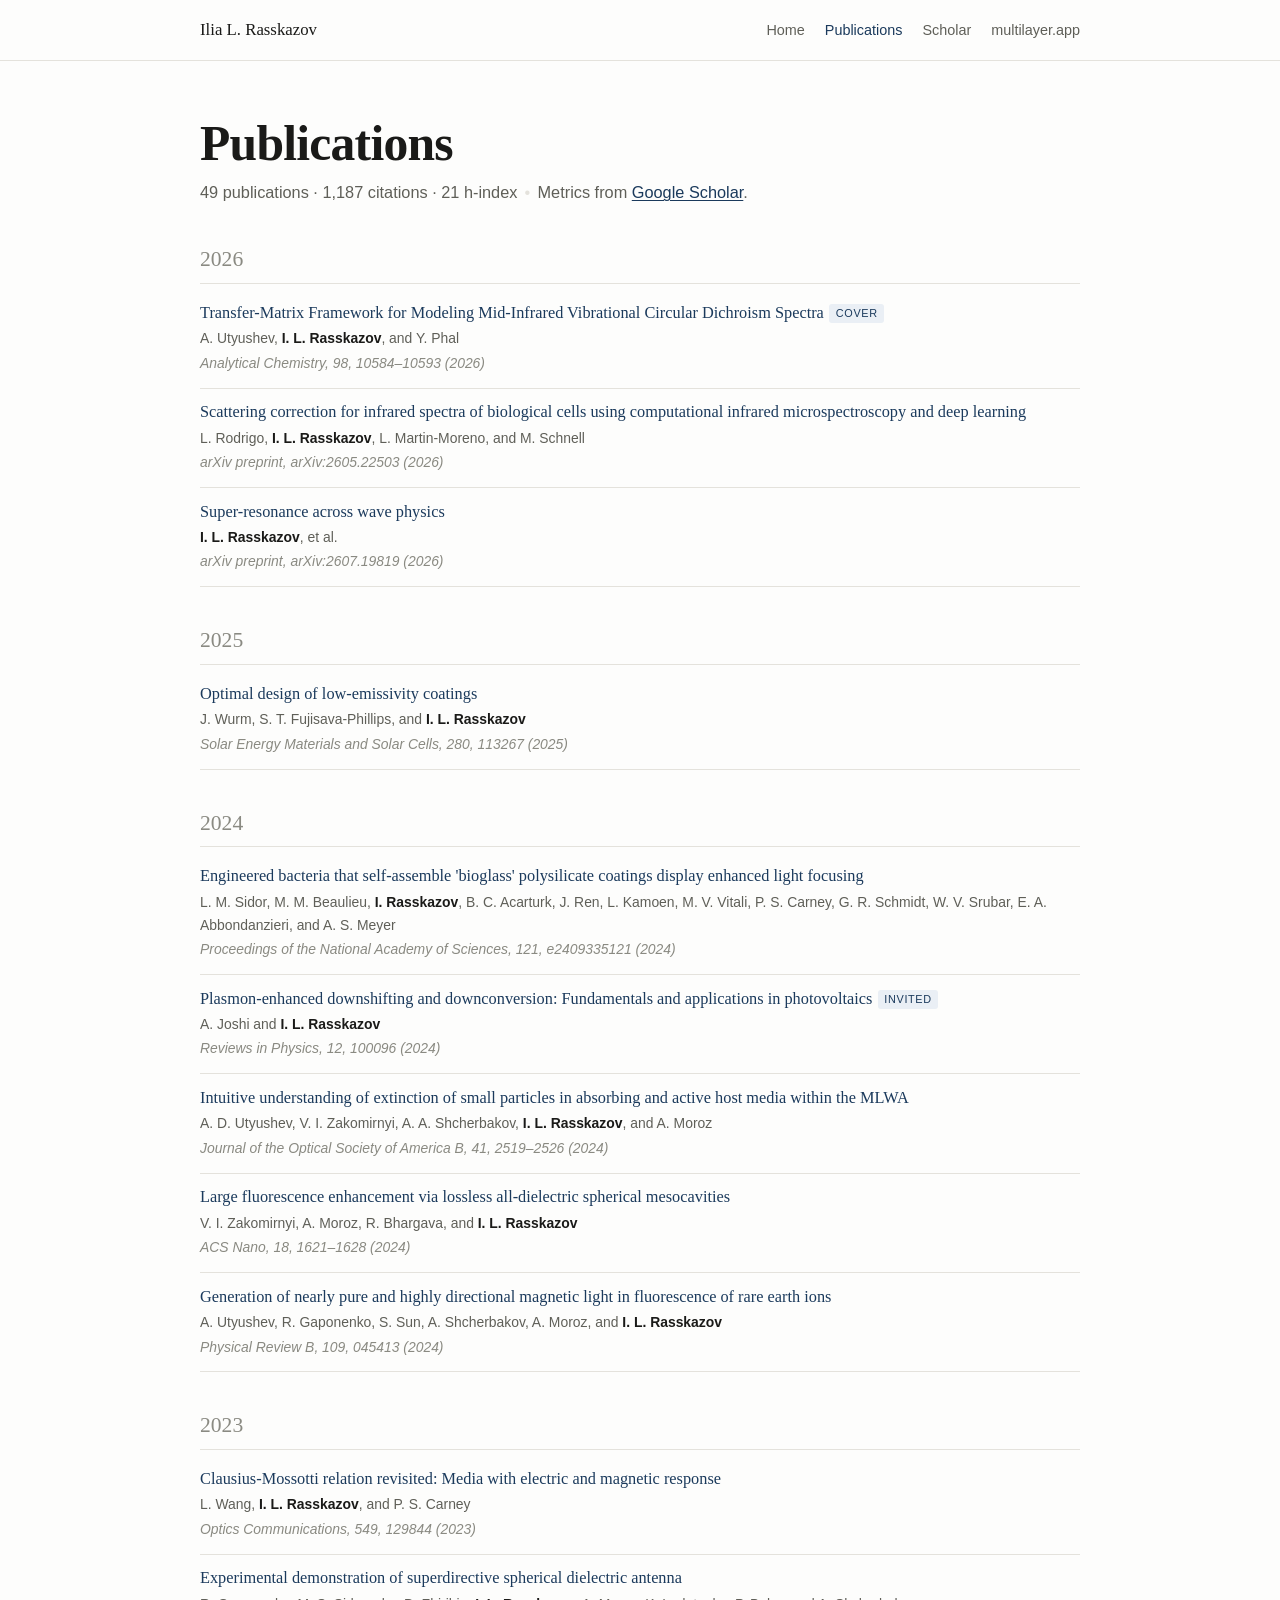
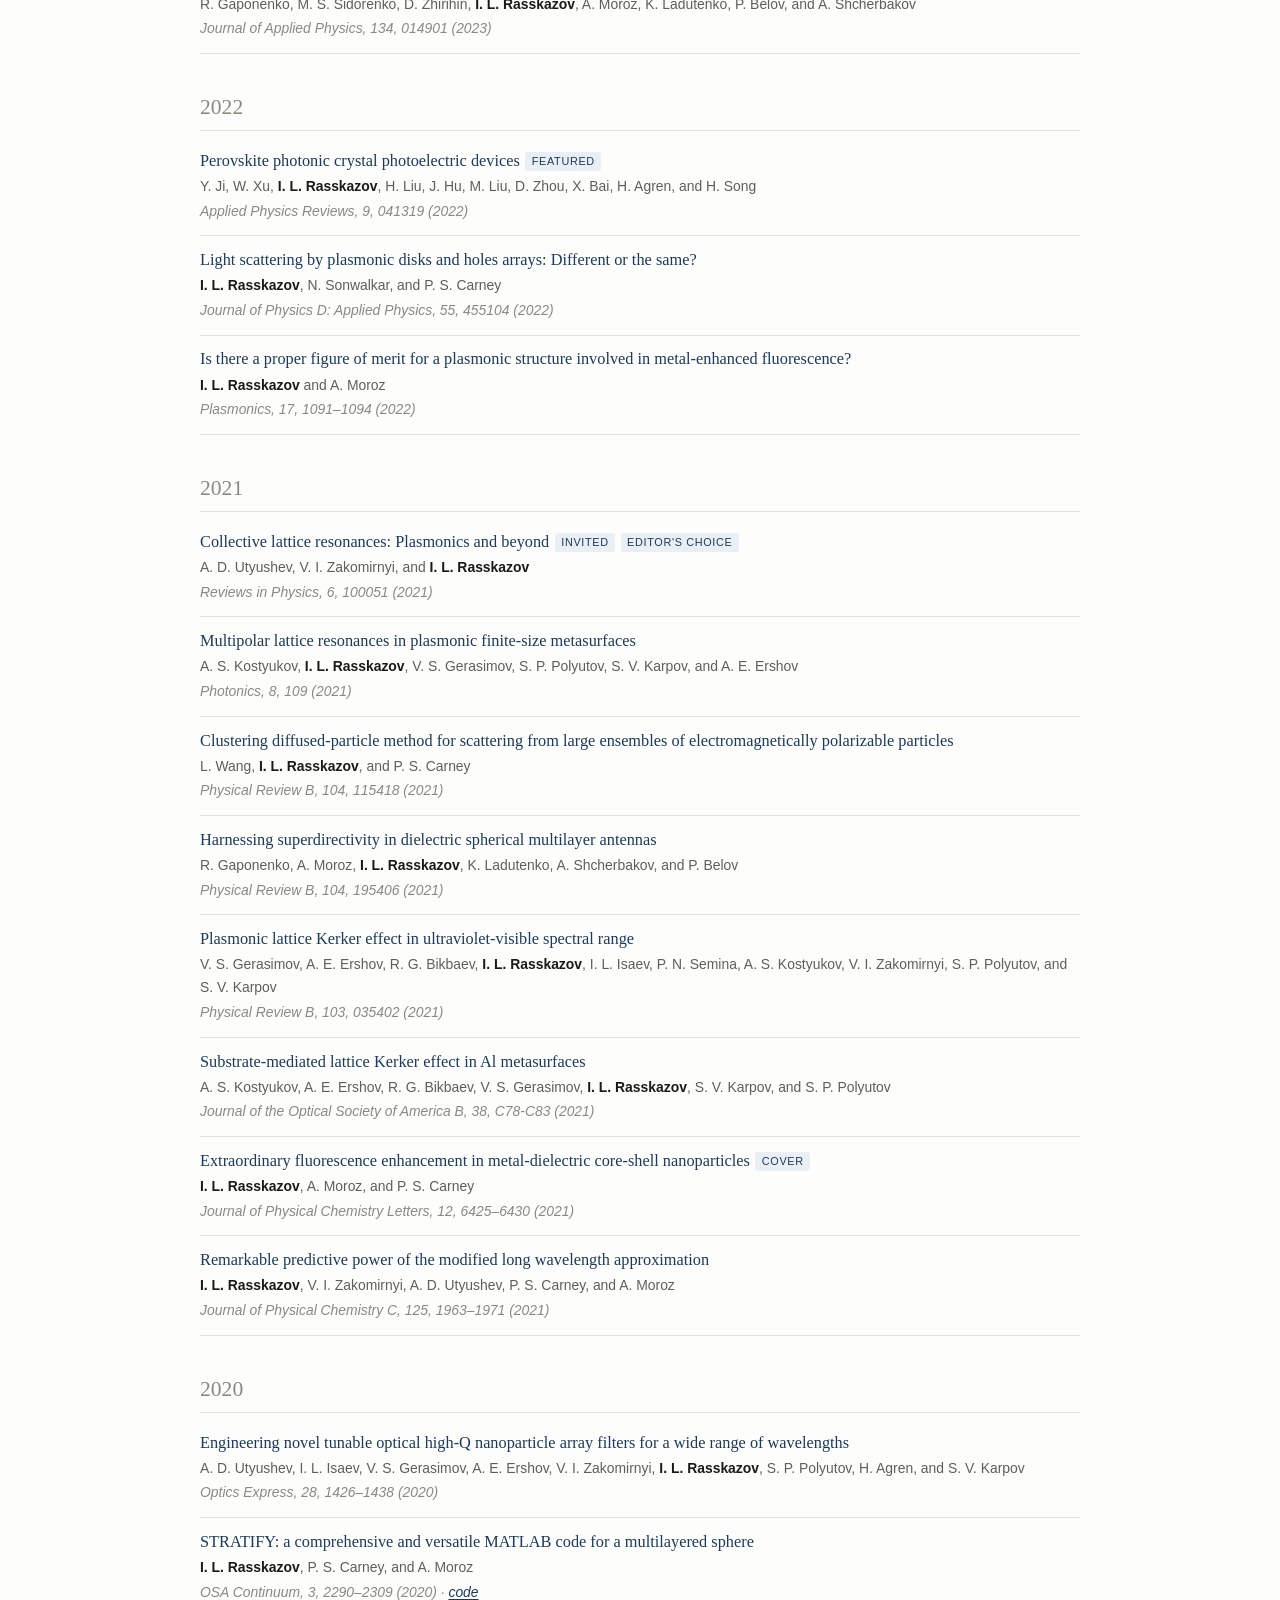
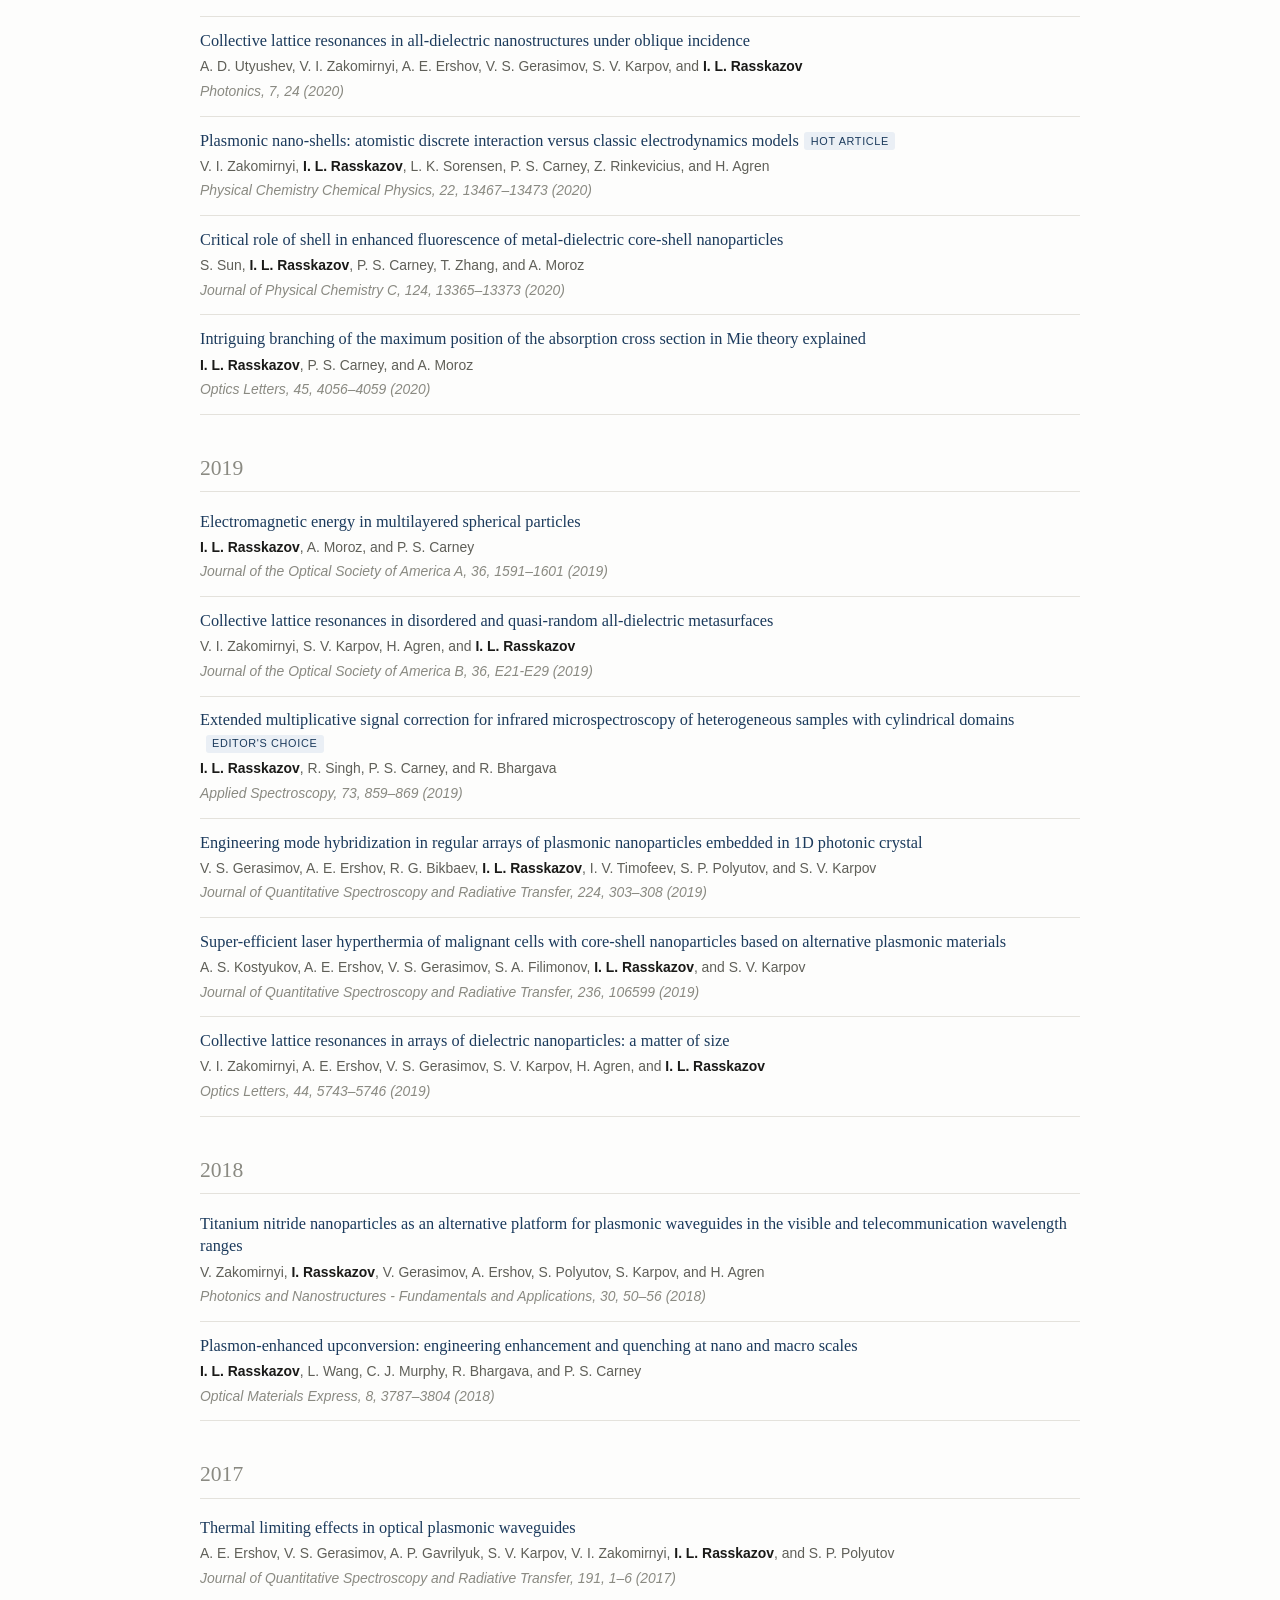
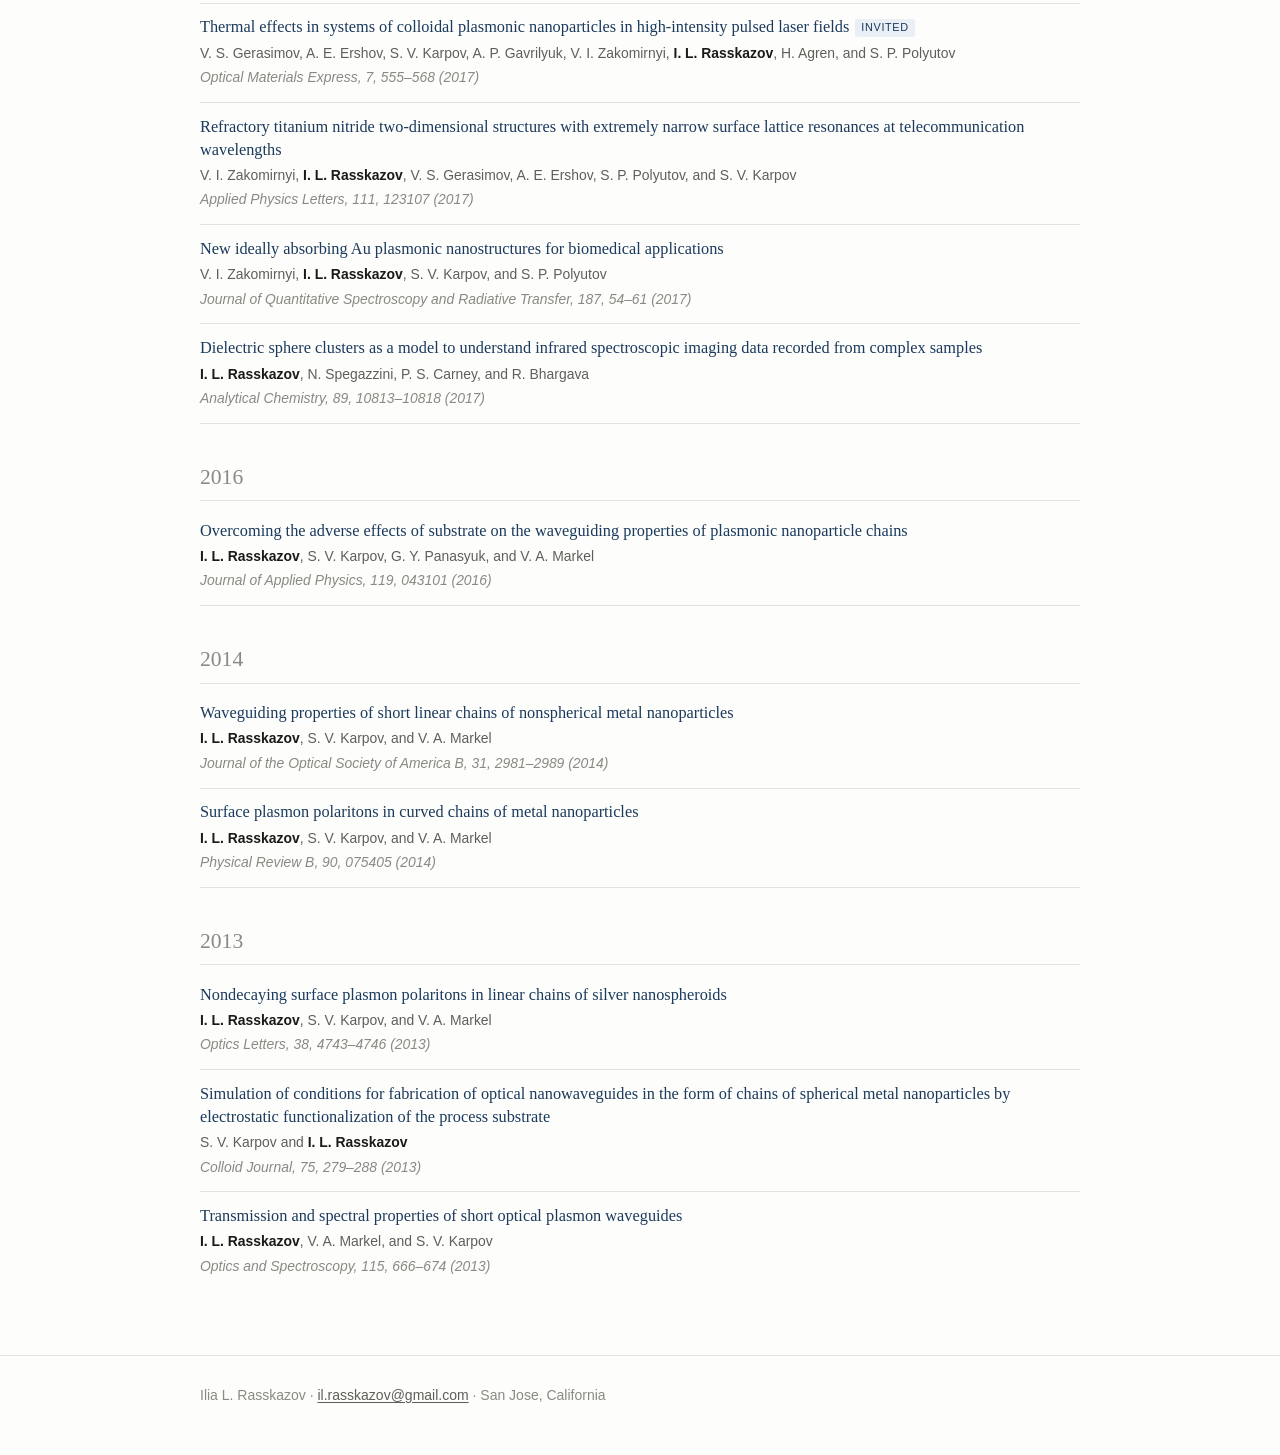
==== commit 3247157f: "Publications page: badge corrections, wider measure, daily metrics refresh - drop Cover from Rev. Ph" ====
--- a/docs/publications.html
+++ b/docs/publications.html
@@ -14,7 +14,7 @@
 <link rel="stylesheet" href="assets/style.css">
 <link rel="icon" href="data:image/svg+xml,<svg xmlns='http://www.w3.org/2000/svg' viewBox='0 0 100 100'><text y='.9em' font-size='90'>&#9788;</text></svg>">
 </head>
-<body>
+<body class="wide">
 <header class="masthead"><div class="wrap">
   <a class="who" href="index.html">Ilia L. Rasskazov</a>
   <nav>
@@ -26,10 +26,8 @@
 </div></header>
 <main class="wrap">
 <div class="hero"><h1>Publications</h1>
-  <p class="role">49 publications · 1,187 citations · 21 h-index · 200+ peer reviews</p>
-  <p class="lede" style="font-size:1.05rem">Complete list, newest first. Metrics from
-  <a href="https://scholar.google.com/citations?user=jCpbgOEAAAAJ">Google Scholar</a>.</p></div>
-<div class="year">2026</div><div class="pub"><div class="t"><a href="https://doi.org/10.1021/acs.analchem.5c07726">Transfer-Matrix Framework for Modeling Mid-Infrared Vibrational Circular Dichroism Spectra</a><span class="badge">Cover</span></div><div class="a">A. Utyushev, <b>I. L. Rasskazov</b>, and Y. Phal</div><div class="v">Analytical Chemistry, 98, 10584&ndash;10593 (2026)</div></div><div class="pub"><div class="t"><a href="https://arxiv.org/abs/2605.22503">Scattering correction for infrared spectra of biological cells using computational infrared microspectroscopy and deep learning</a></div><div class="a">L. Rodrigo, <b>I. L. Rasskazov</b>, L. Martin-Moreno, and M. Schnell</div><div class="v">arXiv preprint, arXiv:2605.22503 (2026)</div></div><div class="pub"><div class="t"><a href="https://arxiv.org/abs/2607.19819">Super-resonance across wave physics</a></div><div class="a"><b>I. L. Rasskazov</b>, et al.</div><div class="v">arXiv preprint, arXiv:2607.19819 (2026)</div></div><div class="year">2025</div><div class="pub"><div class="t"><a href="https://doi.org/10.1016/j.solmat.2024.113267">Optimal design of low-emissivity coatings</a></div><div class="a">J. Wurm, S. T. Fujisava-Phillips, and <b>I. L. Rasskazov</b></div><div class="v">Solar Energy Materials and Solar Cells, 280, 113267 (2025)</div></div><div class="year">2024</div><div class="pub"><div class="t"><a href="https://doi.org/10.1073/pnas.2409335121">Engineered bacteria that self-assemble 'bioglass' polysilicate coatings display enhanced light focusing</a></div><div class="a">L. M. Sidor, M. M. Beaulieu, <b>I. Rasskazov</b>, B. C. Acarturk, J. Ren, L. Kamoen, M. V. Vitali, P. S. Carney, G. R. Schmidt, W. V. Srubar, E. A. Abbondanzieri, and A. S. Meyer</div><div class="v">Proceedings of the National Academy of Sciences, 121, e2409335121 (2024)</div></div><div class="pub"><div class="t"><a href="https://doi.org/10.1016/j.revip.2024.100096">Plasmon-enhanced downshifting and downconversion: Fundamentals and applications in photovoltaics</a><span class="badge">Invited</span></div><div class="a">A. Joshi and <b>I. L. Rasskazov</b></div><div class="v">Reviews in Physics, 12, 100096 (2024)</div></div><div class="pub"><div class="t"><a href="https://doi.org/10.1364/josab.535078">Intuitive understanding of extinction of small particles in absorbing and active host media within the MLWA</a></div><div class="a">A. D. Utyushev, V. I. Zakomirnyi, A. A. Shcherbakov, <b>I. L. Rasskazov</b>, and A. Moroz</div><div class="v">Journal of the Optical Society of America B, 41, 2519&ndash;2526 (2024)</div></div><div class="pub"><div class="t"><a href="https://doi.org/10.1021/acsnano.3c09777.s001">Large fluorescence enhancement via lossless all-dielectric spherical mesocavities</a></div><div class="a">V. I. Zakomirnyi, A. Moroz, R. Bhargava, and <b>I. L. Rasskazov</b></div><div class="v">ACS Nano, 18, 1621&ndash;1628 (2024)</div></div><div class="pub"><div class="t"><a href="https://doi.org/10.1103/physrevb.109.045413">Generation of nearly pure and highly directional magnetic light in fluorescence of rare earth ions</a></div><div class="a">A. Utyushev, R. Gaponenko, S. Sun, A. Shcherbakov, A. Moroz, and <b>I. L. Rasskazov</b></div><div class="v">Physical Review B, 109, 045413 (2024)</div></div><div class="year">2023</div><div class="pub"><div class="t"><a href="https://doi.org/10.1016/j.optcom.2023.129844">Clausius-Mossotti relation revisited: Media with electric and magnetic response</a></div><div class="a">L. Wang, <b>I. L. Rasskazov</b>, and P. S. Carney</div><div class="v">Optics Communications, 549, 129844 (2023)</div></div><div class="pub"><div class="t"><a href="https://doi.org/10.1063/5.0155677">Experimental demonstration of superdirective spherical dielectric antenna</a></div><div class="a">R. Gaponenko, M. S. Sidorenko, D. Zhirihin, <b>I. L. Rasskazov</b>, A. Moroz, K. Ladutenko, P. Belov, and A. Shcherbakov</div><div class="v">Journal of Applied Physics, 134, 014901 (2023)</div></div><div class="year">2022</div><div class="pub"><div class="t"><a href="https://doi.org/10.1063/5.0106118">Perovskite photonic crystal photoelectric devices</a><span class="badge">Featured</span></div><div class="a">Y. Ji, W. Xu, <b>I. L. Rasskazov</b>, H. Liu, J. Hu, M. Liu, D. Zhou, X. Bai, H. Agren, and H. Song</div><div class="v">Applied Physics Reviews, 9, 041319 (2022)</div></div><div class="pub"><div class="t"><a href="https://doi.org/10.1088/1361-6463/ac8ffc">Light scattering by plasmonic disks and holes arrays: Different or the same?</a></div><div class="a"><b>I. L. Rasskazov</b>, N. Sonwalkar, and P. S. Carney</div><div class="v">Journal of Physics D: Applied Physics, 55, 455104 (2022)</div></div><div class="pub"><div class="t"><a href="https://doi.org/10.1007/s11468-022-01601-2">Is there a proper figure of merit for a plasmonic structure involved in metal-enhanced fluorescence?</a></div><div class="a"><b>I. L. Rasskazov</b> and A. Moroz</div><div class="v">Plasmonics, 17, 1091&ndash;1094 (2022)</div></div><div class="year">2021</div><div class="pub"><div class="t"><a href="https://doi.org/10.1016/j.revip.2021.100051">Collective lattice resonances: Plasmonics and beyond</a><span class="badge">Invited</span><span class="badge">Editor's Choice</span><span class="badge">Cover</span></div><div class="a">A. D. Utyushev, V. I. Zakomirnyi, and <b>I. L. Rasskazov</b></div><div class="v">Reviews in Physics, 6, 100051 (2021)</div></div><div class="pub"><div class="t"><a href="https://doi.org/10.3390/photonics8040109">Multipolar lattice resonances in plasmonic finite-size metasurfaces</a></div><div class="a">A. S. Kostyukov, <b>I. L. Rasskazov</b>, V. S. Gerasimov, S. P. Polyutov, S. V. Karpov, and A. E. Ershov</div><div class="v">Photonics, 8, 109 (2021)</div></div><div class="pub"><div class="t"><a href="https://doi.org/10.1103/physrevb.104.115418">Clustering diffused-particle method for scattering from large ensembles of electromagnetically polarizable particles</a></div><div class="a">L. Wang, <b>I. L. Rasskazov</b>, and P. S. Carney</div><div class="v">Physical Review B, 104, 115418 (2021)</div></div><div class="pub"><div class="t"><a href="https://doi.org/10.1103/physrevb.104.195406">Harnessing superdirectivity in dielectric spherical multilayer antennas</a></div><div class="a">R. Gaponenko, A. Moroz, <b>I. L. Rasskazov</b>, K. Ladutenko, A. Shcherbakov, and P. Belov</div><div class="v">Physical Review B, 104, 195406 (2021)</div></div><div class="pub"><div class="t"><a href="https://doi.org/10.1103/physrevb.103.035402">Plasmonic lattice Kerker effect in ultraviolet-visible spectral range</a></div><div class="a">V. S. Gerasimov, A. E. Ershov, R. G. Bikbaev, <b>I. L. Rasskazov</b>, I. L. Isaev, P. N. Semina, A. S. Kostyukov, V. I. Zakomirnyi, S. P. Polyutov, and S. V. Karpov</div><div class="v">Physical Review B, 103, 035402 (2021)</div></div><div class="pub"><div class="t"><a href="https://doi.org/10.1364/josab.427939">Substrate-mediated lattice Kerker effect in Al metasurfaces</a></div><div class="a">A. S. Kostyukov, A. E. Ershov, R. G. Bikbaev, V. S. Gerasimov, <b>I. L. Rasskazov</b>, S. V. Karpov, and S. P. Polyutov</div><div class="v">Journal of the Optical Society of America B, 38, C78-C83 (2021)</div></div><div class="pub"><div class="t"><a href="https://doi.org/10.1021/acs.jpclett.1c01368">Extraordinary fluorescence enhancement in metal-dielectric core-shell nanoparticles</a><span class="badge">Cover</span></div><div class="a"><b>I. L. Rasskazov</b>, A. Moroz, and P. S. Carney</div><div class="v">Journal of Physical Chemistry Letters, 12, 6425&ndash;6430 (2021)</div></div><div class="pub"><div class="t"><a href="https://doi.org/10.1021/acs.jpcc.0c09774.s001">Remarkable predictive power of the modified long wavelength approximation</a></div><div class="a"><b>I. L. Rasskazov</b>, V. I. Zakomirnyi, A. D. Utyushev, P. S. Carney, and A. Moroz</div><div class="v">Journal of Physical Chemistry C, 125, 1963&ndash;1971 (2021)</div></div><div class="year">2020</div><div class="pub"><div class="t"><a href="https://doi.org/10.1364/oe.28.001426">Engineering novel tunable optical high-Q nanoparticle array filters for a wide range of wavelengths</a></div><div class="a">A. D. Utyushev, I. L. Isaev, V. S. Gerasimov, A. E. Ershov, V. I. Zakomirnyi, <b>I. L. Rasskazov</b>, S. P. Polyutov, H. Agren, and S. V. Karpov</div><div class="v">Optics Express, 28, 1426&ndash;1438 (2020)</div></div><div class="pub"><div class="t"><a href="https://doi.org/10.1364/osac.399979">STRATIFY: a comprehensive and versatile MATLAB code for a multilayered sphere</a></div><div class="a"><b>I. L. Rasskazov</b>, P. S. Carney, and A. Moroz</div><div class="v">OSA Continuum, 3, 2290&ndash;2309 (2020) &middot; <a href="https://gitlab.com/iliarasskazov/stratify">code</a></div></div><div class="pub"><div class="t"><a href="https://doi.org/10.3390/photonics7020024">Collective lattice resonances in all-dielectric nanostructures under oblique incidence</a></div><div class="a">A. D. Utyushev, V. I. Zakomirnyi, A. E. Ershov, V. S. Gerasimov, S. V. Karpov, and <b>I. L. Rasskazov</b></div><div class="v">Photonics, 7, 24 (2020)</div></div><div class="pub"><div class="t"><a href="https://doi.org/10.1039/d0cp02248a">Plasmonic nano-shells: atomistic discrete interaction versus classic electrodynamics models</a><span class="badge">HOT Article</span></div><div class="a">V. I. Zakomirnyi, <b>I. L. Rasskazov</b>, L. K. Sorensen, P. S. Carney, Z. Rinkevicius, and H. Agren</div><div class="v">Physical Chemistry Chemical Physics, 22, 13467&ndash;13473 (2020)</div></div><div class="pub"><div class="t"><a href="https://doi.org/10.1021/acs.jpcc.0c03415">Critical role of shell in enhanced fluorescence of metal-dielectric core-shell nanoparticles</a></div><div class="a">S. Sun, <b>I. L. Rasskazov</b>, P. S. Carney, T. Zhang, and A. Moroz</div><div class="v">Journal of Physical Chemistry C, 124, 13365&ndash;13373 (2020)</div></div><div class="pub"><div class="t"><a href="https://doi.org/10.1364/ol.397782">Intriguing branching of the maximum position of the absorption cross section in Mie theory explained</a></div><div class="a"><b>I. L. Rasskazov</b>, P. S. Carney, and A. Moroz</div><div class="v">Optics Letters, 45, 4056&ndash;4059 (2020)</div></div><div class="year">2019</div><div class="pub"><div class="t"><a href="https://doi.org/10.1364/josaa.36.001591">Electromagnetic energy in multilayered spherical particles</a></div><div class="a"><b>I. L. Rasskazov</b>, A. Moroz, and P. S. Carney</div><div class="v">Journal of the Optical Society of America A, 36, 1591&ndash;1601 (2019)</div></div><div class="pub"><div class="t"><a href="https://doi.org/10.1364/josab.36.000e21">Collective lattice resonances in disordered and quasi-random all-dielectric metasurfaces</a></div><div class="a">V. I. Zakomirnyi, S. V. Karpov, H. Agren, and <b>I. L. Rasskazov</b></div><div class="v">Journal of the Optical Society of America B, 36, E21-E29 (2019)</div></div><div class="pub"><div class="t"><a href="https://doi.org/10.1177/0003702819844528">Extended multiplicative signal correction for infrared microspectroscopy of heterogeneous samples with cylindrical domains</a><span class="badge">Editor's Choice</span></div><div class="a"><b>I. L. Rasskazov</b>, R. Singh, P. S. Carney, and R. Bhargava</div><div class="v">Applied Spectroscopy, 73, 859&ndash;869 (2019)</div></div><div class="pub"><div class="t"><a href="https://doi.org/10.1016/j.jqsrt.2018.11.028">Engineering mode hybridization in regular arrays of plasmonic nanoparticles embedded in 1D photonic crystal</a></div><div class="a">V. S. Gerasimov, A. E. Ershov, R. G. Bikbaev, <b>I. L. Rasskazov</b>, I. V. Timofeev, S. P. Polyutov, and S. V. Karpov</div><div class="v">Journal of Quantitative Spectroscopy and Radiative Transfer, 224, 303&ndash;308 (2019)</div></div><div class="pub"><div class="t"><a href="https://doi.org/10.1016/j.jqsrt.2019.106599">Super-efficient laser hyperthermia of malignant cells with core-shell nanoparticles based on alternative plasmonic materials</a></div><div class="a">A. S. Kostyukov, A. E. Ershov, V. S. Gerasimov, S. A. Filimonov, <b>I. L. Rasskazov</b>, and S. V. Karpov</div><div class="v">Journal of Quantitative Spectroscopy and Radiative Transfer, 236, 106599 (2019)</div></div><div class="pub"><div class="t"><a href="https://doi.org/10.1364/ol.44.005743">Collective lattice resonances in arrays of dielectric nanoparticles: a matter of size</a><span class="badge">Editor's Choice</span></div><div class="a">V. I. Zakomirnyi, A. E. Ershov, V. S. Gerasimov, S. V. Karpov, H. Agren, and <b>I. L. Rasskazov</b></div><div class="v">Optics Letters, 44, 5743&ndash;5746 (2019)</div></div><div class="year">2018</div><div class="pub"><div class="t"><a href="https://doi.org/10.1016/j.photonics.2018.04.005">Titanium nitride nanoparticles as an alternative platform for plasmonic waveguides in the visible and telecommunication wavelength ranges</a></div><div class="a">V. Zakomirnyi, <b>I. Rasskazov</b>, V. Gerasimov, A. Ershov, S. Polyutov, S. Karpov, and H. Agren</div><div class="v">Photonics and Nanostructures - Fundamentals and Applications, 30, 50&ndash;56 (2018)</div></div><div class="pub"><div class="t"><a href="https://doi.org/10.1364/ome.8.003787">Plasmon-enhanced upconversion: engineering enhancement and quenching at nano and macro scales</a><span class="badge">Invited</span></div><div class="a"><b>I. L. Rasskazov</b>, L. Wang, C. J. Murphy, R. Bhargava, and P. S. Carney</div><div class="v">Optical Materials Express, 8, 3787&ndash;3804 (2018)</div></div><div class="year">2017</div><div class="pub"><div class="t"><a href="https://doi.org/10.1016/j.jqsrt.2017.01.023">Thermal limiting effects in optical plasmonic waveguides</a></div><div class="a">A. E. Ershov, V. S. Gerasimov, A. P. Gavrilyuk, S. V. Karpov, V. I. Zakomirnyi, <b>I. L. Rasskazov</b>, and S. P. Polyutov</div><div class="v">Journal of Quantitative Spectroscopy and Radiative Transfer, 191, 1&ndash;6 (2017)</div></div><div class="pub"><div class="t"><a href="https://doi.org/10.1364/ome.7.000555">Thermal effects in systems of colloidal plasmonic nanoparticles in high-intensity pulsed laser fields</a><span class="badge">Invited</span></div><div class="a">V. S. Gerasimov, A. E. Ershov, S. V. Karpov, A. P. Gavrilyuk, V. I. Zakomirnyi, <b>I. L. Rasskazov</b>, H. Agren, and S. P. Polyutov</div><div class="v">Optical Materials Express, 7, 555&ndash;568 (2017)</div></div><div class="pub"><div class="t"><a href="https://doi.org/10.1063/1.5000726">Refractory titanium nitride two-dimensional structures with extremely narrow surface lattice resonances at telecommunication wavelengths</a></div><div class="a">V. I. Zakomirnyi, <b>I. L. Rasskazov</b>, V. S. Gerasimov, A. E. Ershov, S. P. Polyutov, and S. V. Karpov</div><div class="v">Applied Physics Letters, 111, 123107 (2017)</div></div><div class="pub"><div class="t"><a href="https://doi.org/10.1016/j.jqsrt.2016.08.015">New ideally absorbing Au plasmonic nanostructures for biomedical applications</a></div><div class="a">V. I. Zakomirnyi, <b>I. L. Rasskazov</b>, S. V. Karpov, and S. P. Polyutov</div><div class="v">Journal of Quantitative Spectroscopy and Radiative Transfer, 187, 54&ndash;61 (2017)</div></div><div class="pub"><div class="t"><a href="https://doi.org/10.1021/acs.analchem.7b02168">Dielectric sphere clusters as a model to understand infrared spectroscopic imaging data recorded from complex samples</a></div><div class="a"><b>I. L. Rasskazov</b>, N. Spegazzini, P. S. Carney, and R. Bhargava</div><div class="v">Analytical Chemistry, 89, 10813&ndash;10818 (2017)</div></div><div class="year">2016</div><div class="pub"><div class="t"><a href="https://doi.org/10.1063/1.4940415">Overcoming the adverse effects of substrate on the waveguiding properties of plasmonic nanoparticle chains</a></div><div class="a"><b>I. L. Rasskazov</b>, S. V. Karpov, G. Y. Panasyuk, and V. A. Markel</div><div class="v">Journal of Applied Physics, 119, 043101 (2016)</div></div><div class="year">2014</div><div class="pub"><div class="t"><a href="https://doi.org/10.1364/josab.31.002981">Waveguiding properties of short linear chains of nonspherical metal nanoparticles</a></div><div class="a"><b>I. L. Rasskazov</b>, S. V. Karpov, and V. A. Markel</div><div class="v">Journal of the Optical Society of America B, 31, 2981&ndash;2989 (2014)</div></div><div class="pub"><div class="t"><a href="https://doi.org/10.1103/physrevb.90.075405">Surface plasmon polaritons in curved chains of metal nanoparticles</a></div><div class="a"><b>I. L. Rasskazov</b>, S. V. Karpov, and V. A. Markel</div><div class="v">Physical Review B, 90, 075405 (2014)</div></div><div class="year">2013</div><div class="pub"><div class="t"><a href="https://doi.org/10.1364/ol.38.004743">Nondecaying surface plasmon polaritons in linear chains of silver nanospheroids</a></div><div class="a"><b>I. L. Rasskazov</b>, S. V. Karpov, and V. A. Markel</div><div class="v">Optics Letters, 38, 4743&ndash;4746 (2013)</div></div><div class="pub"><div class="t"><a href="https://doi.org/10.1134/s1061933x13030083">Simulation of conditions for fabrication of optical nanowaveguides in the form of chains of spherical metal nanoparticles by electrostatic functionalization of the process substrate</a></div><div class="a">S. V. Karpov and <b>I. L. Rasskazov</b></div><div class="v">Colloid Journal, 75, 279&ndash;288 (2013)</div></div><div class="pub"><div class="t"><a href="https://doi.org/10.1134/s0030400x13110180">Transmission and spectral properties of short optical plasmon waveguides</a></div><div class="a"><b>I. L. Rasskazov</b>, V. A. Markel, and S. V. Karpov</div><div class="v">Optics and Spectroscopy, 115, 666&ndash;674 (2013)</div></div>
+  <p class="role">49 publications · 1,187 citations · 21 h-index<span class="dot">&bull;</span>Metrics from <a href="https://scholar.google.com/citations?user=jCpbgOEAAAAJ">Google Scholar</a>.</p></div>
+<div class="year">2026</div><div class="pub"><div class="t"><a href="https://doi.org/10.1021/acs.analchem.5c07726">Transfer-Matrix Framework for Modeling Mid-Infrared Vibrational Circular Dichroism Spectra</a><span class="badge">Cover</span></div><div class="a">A. Utyushev, <b>I. L. Rasskazov</b>, and Y. Phal</div><div class="v">Analytical Chemistry, 98, 10584&ndash;10593 (2026)</div></div><div class="pub"><div class="t"><a href="https://arxiv.org/abs/2605.22503">Scattering correction for infrared spectra of biological cells using computational infrared microspectroscopy and deep learning</a></div><div class="a">L. Rodrigo, <b>I. L. Rasskazov</b>, L. Martin-Moreno, and M. Schnell</div><div class="v">arXiv preprint, arXiv:2605.22503 (2026)</div></div><div class="pub"><div class="t"><a href="https://arxiv.org/abs/2607.19819">Super-resonance across wave physics</a></div><div class="a"><b>I. L. Rasskazov</b>, et al.</div><div class="v">arXiv preprint, arXiv:2607.19819 (2026)</div></div><div class="year">2025</div><div class="pub"><div class="t"><a href="https://doi.org/10.1016/j.solmat.2024.113267">Optimal design of low-emissivity coatings</a></div><div class="a">J. Wurm, S. T. Fujisava-Phillips, and <b>I. L. Rasskazov</b></div><div class="v">Solar Energy Materials and Solar Cells, 280, 113267 (2025)</div></div><div class="year">2024</div><div class="pub"><div class="t"><a href="https://doi.org/10.1073/pnas.2409335121">Engineered bacteria that self-assemble 'bioglass' polysilicate coatings display enhanced light focusing</a></div><div class="a">L. M. Sidor, M. M. Beaulieu, <b>I. Rasskazov</b>, B. C. Acarturk, J. Ren, L. Kamoen, M. V. Vitali, P. S. Carney, G. R. Schmidt, W. V. Srubar, E. A. Abbondanzieri, and A. S. Meyer</div><div class="v">Proceedings of the National Academy of Sciences, 121, e2409335121 (2024)</div></div><div class="pub"><div class="t"><a href="https://doi.org/10.1016/j.revip.2024.100096">Plasmon-enhanced downshifting and downconversion: Fundamentals and applications in photovoltaics</a><span class="badge">Invited</span></div><div class="a">A. Joshi and <b>I. L. Rasskazov</b></div><div class="v">Reviews in Physics, 12, 100096 (2024)</div></div><div class="pub"><div class="t"><a href="https://doi.org/10.1364/josab.535078">Intuitive understanding of extinction of small particles in absorbing and active host media within the MLWA</a></div><div class="a">A. D. Utyushev, V. I. Zakomirnyi, A. A. Shcherbakov, <b>I. L. Rasskazov</b>, and A. Moroz</div><div class="v">Journal of the Optical Society of America B, 41, 2519&ndash;2526 (2024)</div></div><div class="pub"><div class="t"><a href="https://doi.org/10.1021/acsnano.3c09777.s001">Large fluorescence enhancement via lossless all-dielectric spherical mesocavities</a></div><div class="a">V. I. Zakomirnyi, A. Moroz, R. Bhargava, and <b>I. L. Rasskazov</b></div><div class="v">ACS Nano, 18, 1621&ndash;1628 (2024)</div></div><div class="pub"><div class="t"><a href="https://doi.org/10.1103/physrevb.109.045413">Generation of nearly pure and highly directional magnetic light in fluorescence of rare earth ions</a></div><div class="a">A. Utyushev, R. Gaponenko, S. Sun, A. Shcherbakov, A. Moroz, and <b>I. L. Rasskazov</b></div><div class="v">Physical Review B, 109, 045413 (2024)</div></div><div class="year">2023</div><div class="pub"><div class="t"><a href="https://doi.org/10.1016/j.optcom.2023.129844">Clausius-Mossotti relation revisited: Media with electric and magnetic response</a></div><div class="a">L. Wang, <b>I. L. Rasskazov</b>, and P. S. Carney</div><div class="v">Optics Communications, 549, 129844 (2023)</div></div><div class="pub"><div class="t"><a href="https://doi.org/10.1063/5.0155677">Experimental demonstration of superdirective spherical dielectric antenna</a></div><div class="a">R. Gaponenko, M. S. Sidorenko, D. Zhirihin, <b>I. L. Rasskazov</b>, A. Moroz, K. Ladutenko, P. Belov, and A. Shcherbakov</div><div class="v">Journal of Applied Physics, 134, 014901 (2023)</div></div><div class="year">2022</div><div class="pub"><div class="t"><a href="https://doi.org/10.1063/5.0106118">Perovskite photonic crystal photoelectric devices</a><span class="badge">Featured</span></div><div class="a">Y. Ji, W. Xu, <b>I. L. Rasskazov</b>, H. Liu, J. Hu, M. Liu, D. Zhou, X. Bai, H. Agren, and H. Song</div><div class="v">Applied Physics Reviews, 9, 041319 (2022)</div></div><div class="pub"><div class="t"><a href="https://doi.org/10.1088/1361-6463/ac8ffc">Light scattering by plasmonic disks and holes arrays: Different or the same?</a></div><div class="a"><b>I. L. Rasskazov</b>, N. Sonwalkar, and P. S. Carney</div><div class="v">Journal of Physics D: Applied Physics, 55, 455104 (2022)</div></div><div class="pub"><div class="t"><a href="https://doi.org/10.1007/s11468-022-01601-2">Is there a proper figure of merit for a plasmonic structure involved in metal-enhanced fluorescence?</a></div><div class="a"><b>I. L. Rasskazov</b> and A. Moroz</div><div class="v">Plasmonics, 17, 1091&ndash;1094 (2022)</div></div><div class="year">2021</div><div class="pub"><div class="t"><a href="https://doi.org/10.1016/j.revip.2021.100051">Collective lattice resonances: Plasmonics and beyond</a><span class="badge">Invited</span><span class="badge">Editor's Choice</span></div><div class="a">A. D. Utyushev, V. I. Zakomirnyi, and <b>I. L. Rasskazov</b></div><div class="v">Reviews in Physics, 6, 100051 (2021)</div></div><div class="pub"><div class="t"><a href="https://doi.org/10.3390/photonics8040109">Multipolar lattice resonances in plasmonic finite-size metasurfaces</a></div><div class="a">A. S. Kostyukov, <b>I. L. Rasskazov</b>, V. S. Gerasimov, S. P. Polyutov, S. V. Karpov, and A. E. Ershov</div><div class="v">Photonics, 8, 109 (2021)</div></div><div class="pub"><div class="t"><a href="https://doi.org/10.1103/physrevb.104.115418">Clustering diffused-particle method for scattering from large ensembles of electromagnetically polarizable particles</a></div><div class="a">L. Wang, <b>I. L. Rasskazov</b>, and P. S. Carney</div><div class="v">Physical Review B, 104, 115418 (2021)</div></div><div class="pub"><div class="t"><a href="https://doi.org/10.1103/physrevb.104.195406">Harnessing superdirectivity in dielectric spherical multilayer antennas</a></div><div class="a">R. Gaponenko, A. Moroz, <b>I. L. Rasskazov</b>, K. Ladutenko, A. Shcherbakov, and P. Belov</div><div class="v">Physical Review B, 104, 195406 (2021)</div></div><div class="pub"><div class="t"><a href="https://doi.org/10.1103/physrevb.103.035402">Plasmonic lattice Kerker effect in ultraviolet-visible spectral range</a></div><div class="a">V. S. Gerasimov, A. E. Ershov, R. G. Bikbaev, <b>I. L. Rasskazov</b>, I. L. Isaev, P. N. Semina, A. S. Kostyukov, V. I. Zakomirnyi, S. P. Polyutov, and S. V. Karpov</div><div class="v">Physical Review B, 103, 035402 (2021)</div></div><div class="pub"><div class="t"><a href="https://doi.org/10.1364/josab.427939">Substrate-mediated lattice Kerker effect in Al metasurfaces</a></div><div class="a">A. S. Kostyukov, A. E. Ershov, R. G. Bikbaev, V. S. Gerasimov, <b>I. L. Rasskazov</b>, S. V. Karpov, and S. P. Polyutov</div><div class="v">Journal of the Optical Society of America B, 38, C78-C83 (2021)</div></div><div class="pub"><div class="t"><a href="https://doi.org/10.1021/acs.jpclett.1c01368">Extraordinary fluorescence enhancement in metal-dielectric core-shell nanoparticles</a><span class="badge">Cover</span></div><div class="a"><b>I. L. Rasskazov</b>, A. Moroz, and P. S. Carney</div><div class="v">Journal of Physical Chemistry Letters, 12, 6425&ndash;6430 (2021)</div></div><div class="pub"><div class="t"><a href="https://doi.org/10.1021/acs.jpcc.0c09774.s001">Remarkable predictive power of the modified long wavelength approximation</a></div><div class="a"><b>I. L. Rasskazov</b>, V. I. Zakomirnyi, A. D. Utyushev, P. S. Carney, and A. Moroz</div><div class="v">Journal of Physical Chemistry C, 125, 1963&ndash;1971 (2021)</div></div><div class="year">2020</div><div class="pub"><div class="t"><a href="https://doi.org/10.1364/oe.28.001426">Engineering novel tunable optical high-Q nanoparticle array filters for a wide range of wavelengths</a></div><div class="a">A. D. Utyushev, I. L. Isaev, V. S. Gerasimov, A. E. Ershov, V. I. Zakomirnyi, <b>I. L. Rasskazov</b>, S. P. Polyutov, H. Agren, and S. V. Karpov</div><div class="v">Optics Express, 28, 1426&ndash;1438 (2020)</div></div><div class="pub"><div class="t"><a href="https://doi.org/10.1364/osac.399979">STRATIFY: a comprehensive and versatile MATLAB code for a multilayered sphere</a></div><div class="a"><b>I. L. Rasskazov</b>, P. S. Carney, and A. Moroz</div><div class="v">OSA Continuum, 3, 2290&ndash;2309 (2020) &middot; <a href="https://gitlab.com/iliarasskazov/stratify">code</a></div></div><div class="pub"><div class="t"><a href="https://doi.org/10.3390/photonics7020024">Collective lattice resonances in all-dielectric nanostructures under oblique incidence</a></div><div class="a">A. D. Utyushev, V. I. Zakomirnyi, A. E. Ershov, V. S. Gerasimov, S. V. Karpov, and <b>I. L. Rasskazov</b></div><div class="v">Photonics, 7, 24 (2020)</div></div><div class="pub"><div class="t"><a href="https://doi.org/10.1039/d0cp02248a">Plasmonic nano-shells: atomistic discrete interaction versus classic electrodynamics models</a><span class="badge">HOT Article</span></div><div class="a">V. I. Zakomirnyi, <b>I. L. Rasskazov</b>, L. K. Sorensen, P. S. Carney, Z. Rinkevicius, and H. Agren</div><div class="v">Physical Chemistry Chemical Physics, 22, 13467&ndash;13473 (2020)</div></div><div class="pub"><div class="t"><a href="https://doi.org/10.1021/acs.jpcc.0c03415">Critical role of shell in enhanced fluorescence of metal-dielectric core-shell nanoparticles</a></div><div class="a">S. Sun, <b>I. L. Rasskazov</b>, P. S. Carney, T. Zhang, and A. Moroz</div><div class="v">Journal of Physical Chemistry C, 124, 13365&ndash;13373 (2020)</div></div><div class="pub"><div class="t"><a href="https://doi.org/10.1364/ol.397782">Intriguing branching of the maximum position of the absorption cross section in Mie theory explained</a></div><div class="a"><b>I. L. Rasskazov</b>, P. S. Carney, and A. Moroz</div><div class="v">Optics Letters, 45, 4056&ndash;4059 (2020)</div></div><div class="year">2019</div><div class="pub"><div class="t"><a href="https://doi.org/10.1364/josaa.36.001591">Electromagnetic energy in multilayered spherical particles</a></div><div class="a"><b>I. L. Rasskazov</b>, A. Moroz, and P. S. Carney</div><div class="v">Journal of the Optical Society of America A, 36, 1591&ndash;1601 (2019)</div></div><div class="pub"><div class="t"><a href="https://doi.org/10.1364/josab.36.000e21">Collective lattice resonances in disordered and quasi-random all-dielectric metasurfaces</a></div><div class="a">V. I. Zakomirnyi, S. V. Karpov, H. Agren, and <b>I. L. Rasskazov</b></div><div class="v">Journal of the Optical Society of America B, 36, E21-E29 (2019)</div></div><div class="pub"><div class="t"><a href="https://doi.org/10.1177/0003702819844528">Extended multiplicative signal correction for infrared microspectroscopy of heterogeneous samples with cylindrical domains</a><span class="badge">Editor's Choice</span></div><div class="a"><b>I. L. Rasskazov</b>, R. Singh, P. S. Carney, and R. Bhargava</div><div class="v">Applied Spectroscopy, 73, 859&ndash;869 (2019)</div></div><div class="pub"><div class="t"><a href="https://doi.org/10.1016/j.jqsrt.2018.11.028">Engineering mode hybridization in regular arrays of plasmonic nanoparticles embedded in 1D photonic crystal</a></div><div class="a">V. S. Gerasimov, A. E. Ershov, R. G. Bikbaev, <b>I. L. Rasskazov</b>, I. V. Timofeev, S. P. Polyutov, and S. V. Karpov</div><div class="v">Journal of Quantitative Spectroscopy and Radiative Transfer, 224, 303&ndash;308 (2019)</div></div><div class="pub"><div class="t"><a href="https://doi.org/10.1016/j.jqsrt.2019.106599">Super-efficient laser hyperthermia of malignant cells with core-shell nanoparticles based on alternative plasmonic materials</a></div><div class="a">A. S. Kostyukov, A. E. Ershov, V. S. Gerasimov, S. A. Filimonov, <b>I. L. Rasskazov</b>, and S. V. Karpov</div><div class="v">Journal of Quantitative Spectroscopy and Radiative Transfer, 236, 106599 (2019)</div></div><div class="pub"><div class="t"><a href="https://doi.org/10.1364/ol.44.005743">Collective lattice resonances in arrays of dielectric nanoparticles: a matter of size</a></div><div class="a">V. I. Zakomirnyi, A. E. Ershov, V. S. Gerasimov, S. V. Karpov, H. Agren, and <b>I. L. Rasskazov</b></div><div class="v">Optics Letters, 44, 5743&ndash;5746 (2019)</div></div><div class="year">2018</div><div class="pub"><div class="t"><a href="https://doi.org/10.1016/j.photonics.2018.04.005">Titanium nitride nanoparticles as an alternative platform for plasmonic waveguides in the visible and telecommunication wavelength ranges</a></div><div class="a">V. Zakomirnyi, <b>I. Rasskazov</b>, V. Gerasimov, A. Ershov, S. Polyutov, S. Karpov, and H. Agren</div><div class="v">Photonics and Nanostructures - Fundamentals and Applications, 30, 50&ndash;56 (2018)</div></div><div class="pub"><div class="t"><a href="https://doi.org/10.1364/ome.8.003787">Plasmon-enhanced upconversion: engineering enhancement and quenching at nano and macro scales</a></div><div class="a"><b>I. L. Rasskazov</b>, L. Wang, C. J. Murphy, R. Bhargava, and P. S. Carney</div><div class="v">Optical Materials Express, 8, 3787&ndash;3804 (2018)</div></div><div class="year">2017</div><div class="pub"><div class="t"><a href="https://doi.org/10.1016/j.jqsrt.2017.01.023">Thermal limiting effects in optical plasmonic waveguides</a></div><div class="a">A. E. Ershov, V. S. Gerasimov, A. P. Gavrilyuk, S. V. Karpov, V. I. Zakomirnyi, <b>I. L. Rasskazov</b>, and S. P. Polyutov</div><div class="v">Journal of Quantitative Spectroscopy and Radiative Transfer, 191, 1&ndash;6 (2017)</div></div><div class="pub"><div class="t"><a href="https://doi.org/10.1364/ome.7.000555">Thermal effects in systems of colloidal plasmonic nanoparticles in high-intensity pulsed laser fields</a><span class="badge">Invited</span></div><div class="a">V. S. Gerasimov, A. E. Ershov, S. V. Karpov, A. P. Gavrilyuk, V. I. Zakomirnyi, <b>I. L. Rasskazov</b>, H. Agren, and S. P. Polyutov</div><div class="v">Optical Materials Express, 7, 555&ndash;568 (2017)</div></div><div class="pub"><div class="t"><a href="https://doi.org/10.1063/1.5000726">Refractory titanium nitride two-dimensional structures with extremely narrow surface lattice resonances at telecommunication wavelengths</a></div><div class="a">V. I. Zakomirnyi, <b>I. L. Rasskazov</b>, V. S. Gerasimov, A. E. Ershov, S. P. Polyutov, and S. V. Karpov</div><div class="v">Applied Physics Letters, 111, 123107 (2017)</div></div><div class="pub"><div class="t"><a href="https://doi.org/10.1016/j.jqsrt.2016.08.015">New ideally absorbing Au plasmonic nanostructures for biomedical applications</a></div><div class="a">V. I. Zakomirnyi, <b>I. L. Rasskazov</b>, S. V. Karpov, and S. P. Polyutov</div><div class="v">Journal of Quantitative Spectroscopy and Radiative Transfer, 187, 54&ndash;61 (2017)</div></div><div class="pub"><div class="t"><a href="https://doi.org/10.1021/acs.analchem.7b02168">Dielectric sphere clusters as a model to understand infrared spectroscopic imaging data recorded from complex samples</a></div><div class="a"><b>I. L. Rasskazov</b>, N. Spegazzini, P. S. Carney, and R. Bhargava</div><div class="v">Analytical Chemistry, 89, 10813&ndash;10818 (2017)</div></div><div class="year">2016</div><div class="pub"><div class="t"><a href="https://doi.org/10.1063/1.4940415">Overcoming the adverse effects of substrate on the waveguiding properties of plasmonic nanoparticle chains</a></div><div class="a"><b>I. L. Rasskazov</b>, S. V. Karpov, G. Y. Panasyuk, and V. A. Markel</div><div class="v">Journal of Applied Physics, 119, 043101 (2016)</div></div><div class="year">2014</div><div class="pub"><div class="t"><a href="https://doi.org/10.1364/josab.31.002981">Waveguiding properties of short linear chains of nonspherical metal nanoparticles</a></div><div class="a"><b>I. L. Rasskazov</b>, S. V. Karpov, and V. A. Markel</div><div class="v">Journal of the Optical Society of America B, 31, 2981&ndash;2989 (2014)</div></div><div class="pub"><div class="t"><a href="https://doi.org/10.1103/physrevb.90.075405">Surface plasmon polaritons in curved chains of metal nanoparticles</a></div><div class="a"><b>I. L. Rasskazov</b>, S. V. Karpov, and V. A. Markel</div><div class="v">Physical Review B, 90, 075405 (2014)</div></div><div class="year">2013</div><div class="pub"><div class="t"><a href="https://doi.org/10.1364/ol.38.004743">Nondecaying surface plasmon polaritons in linear chains of silver nanospheroids</a></div><div class="a"><b>I. L. Rasskazov</b>, S. V. Karpov, and V. A. Markel</div><div class="v">Optics Letters, 38, 4743&ndash;4746 (2013)</div></div><div class="pub"><div class="t"><a href="https://doi.org/10.1134/s1061933x13030083">Simulation of conditions for fabrication of optical nanowaveguides in the form of chains of spherical metal nanoparticles by electrostatic functionalization of the process substrate</a></div><div class="a">S. V. Karpov and <b>I. L. Rasskazov</b></div><div class="v">Colloid Journal, 75, 279&ndash;288 (2013)</div></div><div class="pub"><div class="t"><a href="https://doi.org/10.1134/s0030400x13110180">Transmission and spectral properties of short optical plasmon waveguides</a></div><div class="a"><b>I. L. Rasskazov</b>, V. A. Markel, and S. V. Karpov</div><div class="v">Optics and Spectroscopy, 115, 666&ndash;674 (2013)</div></div>
 </main>
 <footer><div class="wrap">
   Ilia L. Rasskazov &middot; <a href="mailto:il.rasskazov@gmail.com">il.rasskazov@gmail.com</a> &middot; San Jose, California<br>
--- a/docs/assets/style.css
+++ b/docs/assets/style.css
@@ -43,6 +43,9 @@
 }
 
 .wrap { max-width: 46rem; margin: 0 auto; padding: 0 1.5rem; }
+/* the publications list packs into fewer lines with more measure */
+body.wide .wrap { max-width: 58rem; }
+body.wide .pub .t { font-size: 1.02rem; }
 
 a { color: var(--accent); text-decoration-thickness: 1px; text-underline-offset: 2px; }
 a:hover { text-decoration-thickness: 2px; }
